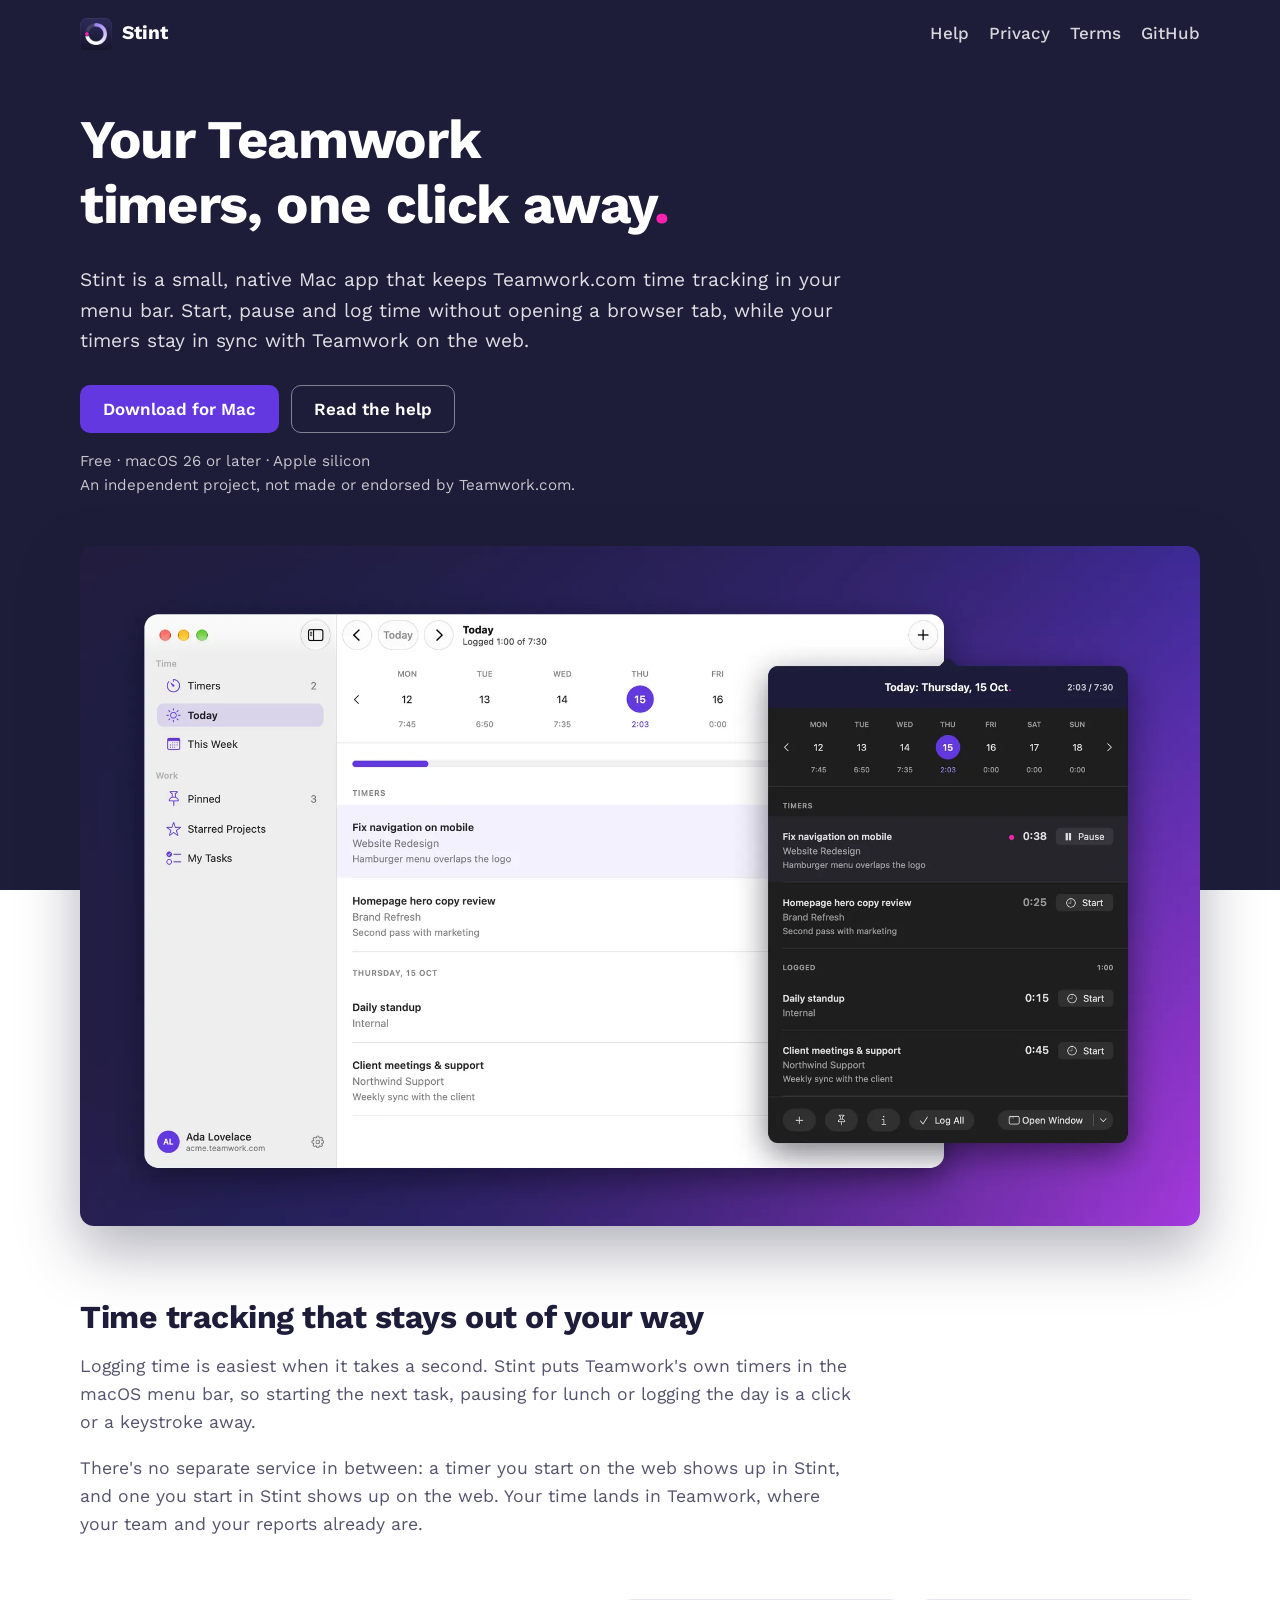
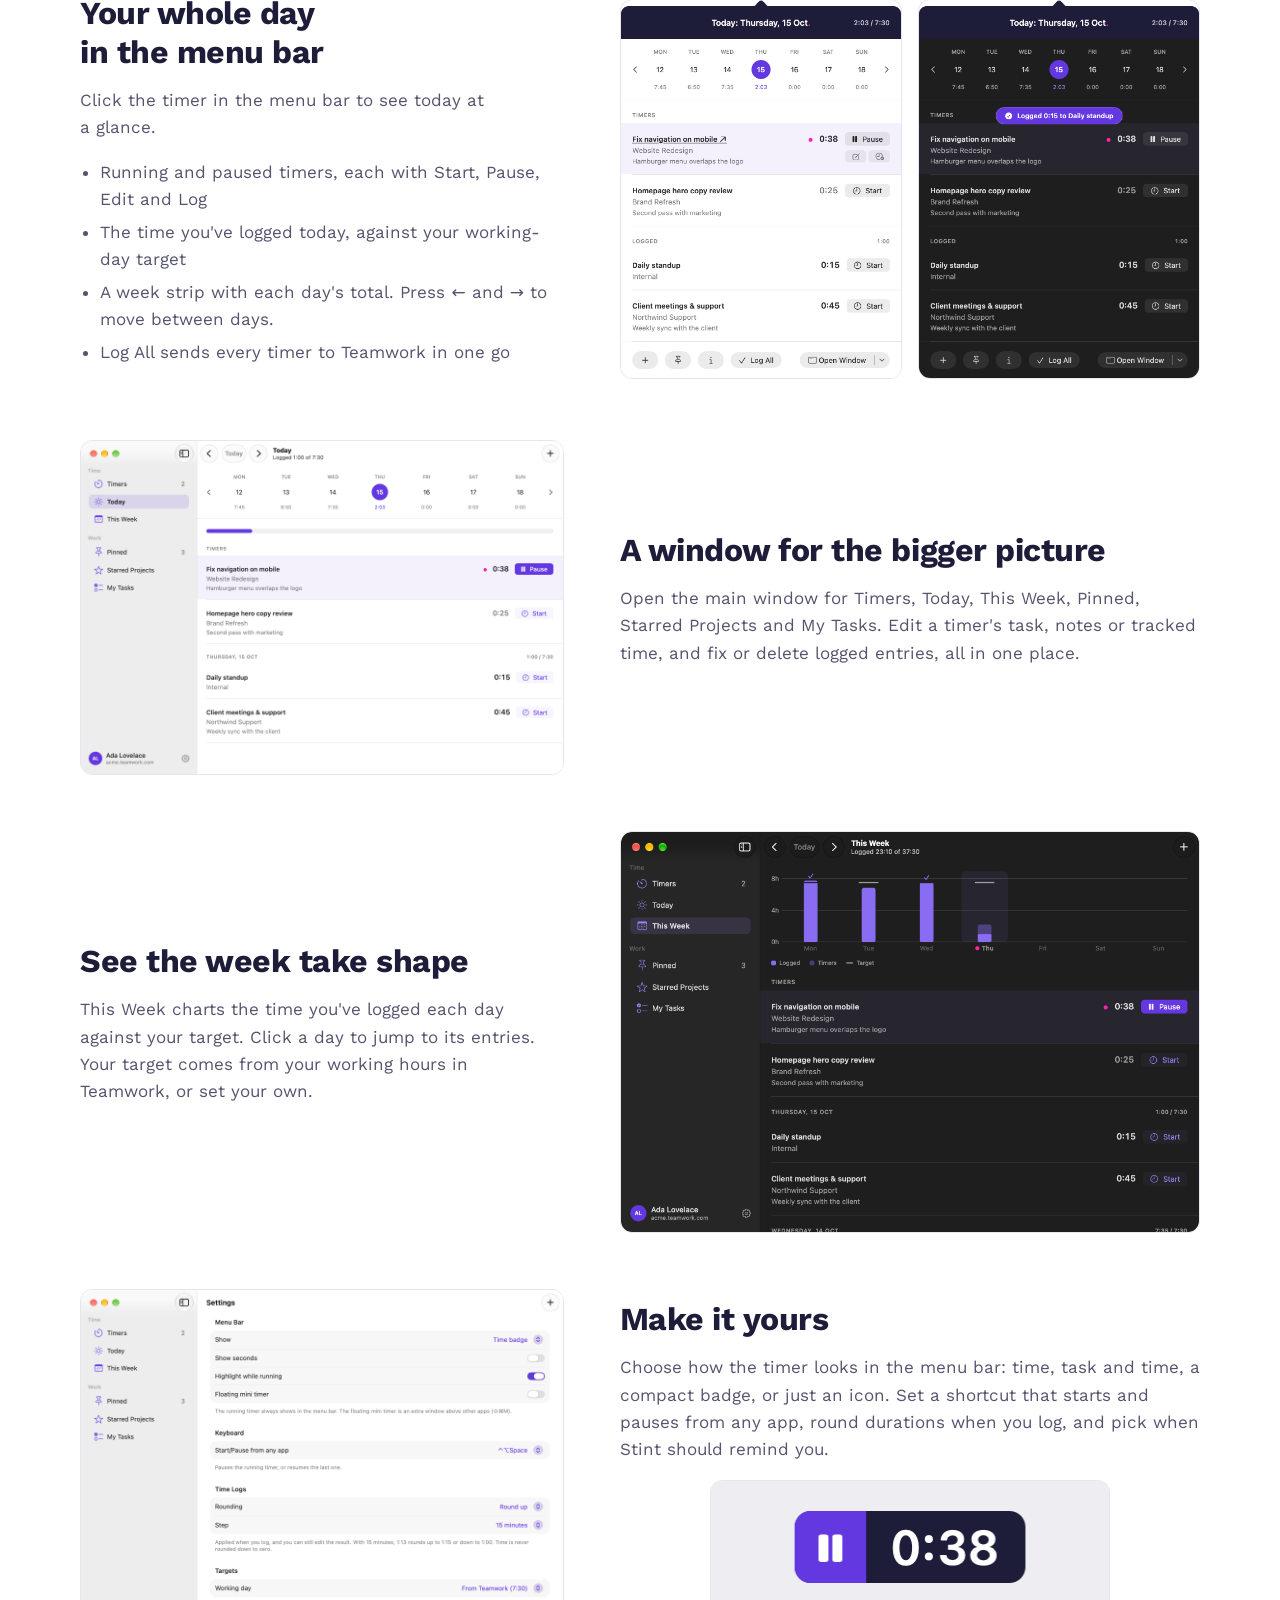
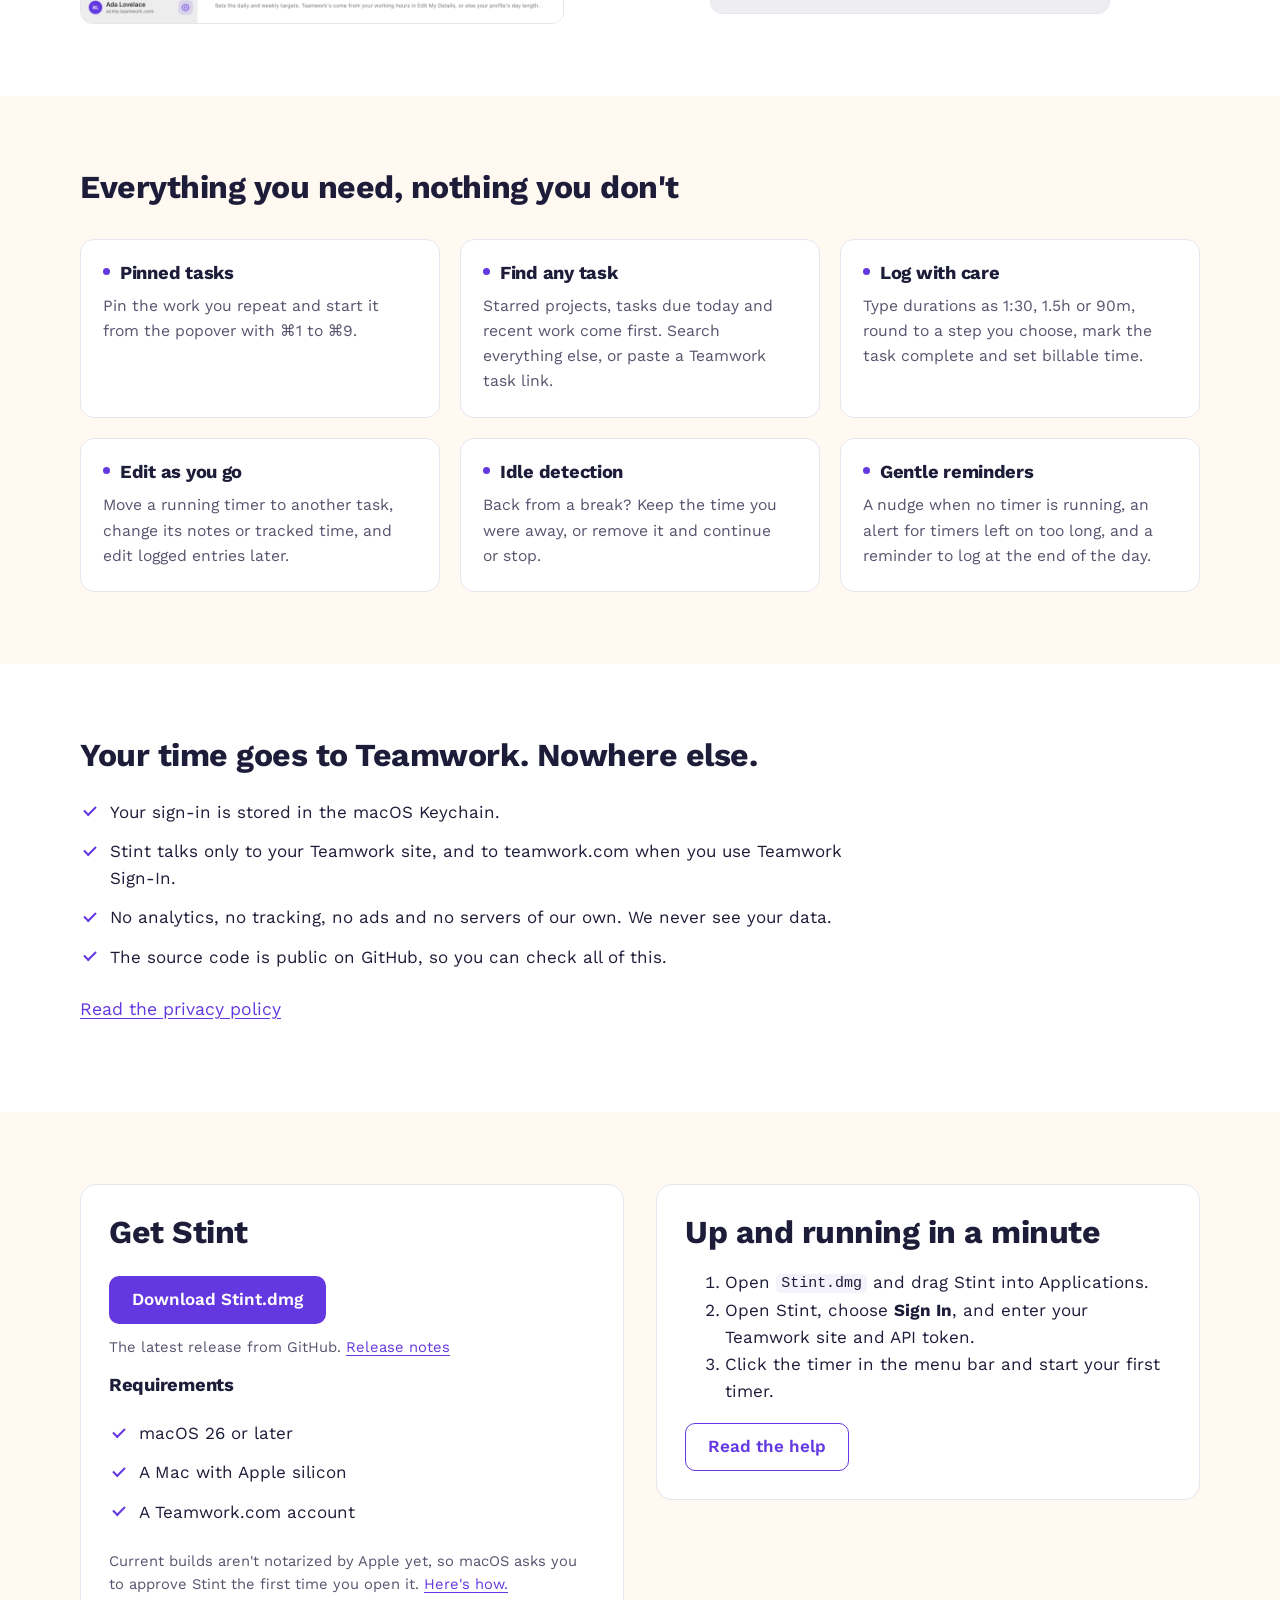
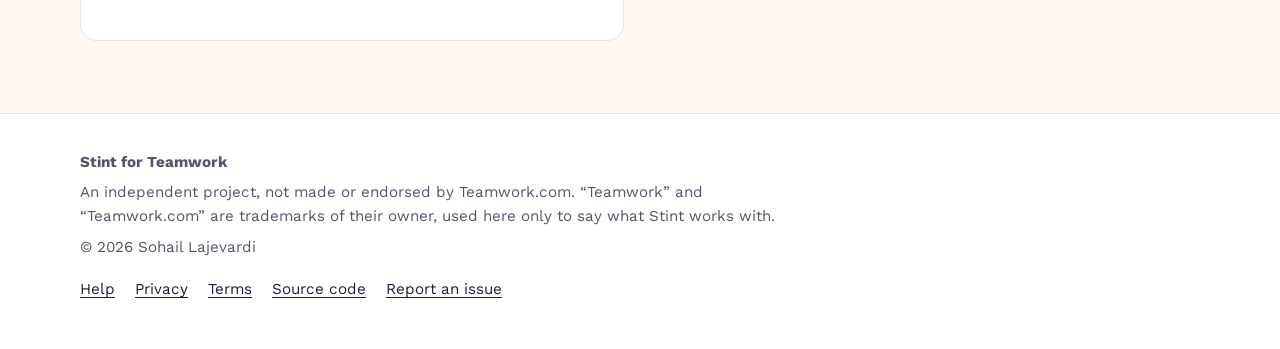
==== docs/index.html @ 248ef067 "Prepare for Teamwork app verification: rate limits, built-in sign-in, icon, public pages - Rate limi" ====
<!doctype html>
<html lang="en">
<head>
<meta charset="utf-8">
<meta name="viewport" content="width=device-width, initial-scale=1">
<title>Stint: a native Mac menu bar timer for Teamwork.com</title>
<meta name="description" content="Stint keeps your Teamwork.com timers in the macOS menu bar. Start, pause and log time in a click, in sync with Teamwork on the web. Free, native, for Apple silicon.">
<link rel="canonical" href="https://doxigo.github.io/stint/">
<meta name="theme-color" content="#1d1c39">
<meta property="og:type" content="website">
<meta property="og:title" content="Stint for Teamwork.com">
<meta property="og:description" content="A native macOS menu bar timer for Teamwork.com. Start, pause and log time in a click.">
<meta property="og:url" content="https://doxigo.github.io/stint/">
<meta property="og:image" content="https://doxigo.github.io/stint/screenshots/hero.png">
<meta name="twitter:card" content="summary_large_image">
<link rel="icon" href="assets/icon.png" type="image/png">
<link rel="apple-touch-icon" href="assets/icon.png">
<link rel="preload" href="assets/work-sans.woff2" as="font" type="font/woff2" crossorigin>
<link rel="stylesheet" href="assets/site.css">
</head>
<body>
<a class="skip" href="#main">Skip to content</a>
<header class="site-header">
  <div class="wrap bar">
    <a class="brand" href="./"><img src="assets/icon.png" alt="" width="32" height="32">Stint</a>
    <nav aria-label="Site">
      <a href="help/">Help</a>
      <a href="privacy/">Privacy</a>
      <a href="terms/">Terms</a>
      <a href="https://github.com/doxigo/stint">GitHub</a>
    </nav>
  </div>
</header>

<main id="main">
  <div class="hero">
    <div class="wrap">
      <h1>Your Teamwork timers, one click away<span class="dot">.</span></h1>
      <p class="lede">Stint is a small, native Mac app that keeps Teamwork.com time tracking in your menu bar. Start, pause and log time without opening a browser tab, while your timers stay in sync with Teamwork on the web.</p>
      <div class="actions">
        <a class="button primary" href="https://github.com/doxigo/stint/releases/latest/download/Stint.dmg">Download for Mac</a>
        <a class="button ghost" href="help/">Read the help</a>
      </div>
      <p class="meta">Free · macOS 26 or later · Apple silicon</p>
      <p class="meta">An independent project, not made or endorsed by Teamwork.com.</p>
      <figure class="hero-shot">
        <img src="assets/hero.webp" width="2000" height="1214" fetchpriority="high"
             alt="Stint's main window showing today's timers and logged time, with the menu bar popover open in Dark Mode and a timer running">
      </figure>
    </div>
  </div>

  <section>
    <div class="wrap">
      <div class="intro">
        <h2>Time tracking that stays out of your way</h2>
        <p>Logging time is easiest when it takes a second. Stint puts Teamwork's own timers in the macOS menu bar, so starting the next task, pausing for lunch or logging the day is a click or a keystroke away.</p>
        <p>There's no separate service in between: a timer you start on the web shows up in Stint, and one you start in Stint shows up on the web. Your time lands in Teamwork, where your team and your reports already are.</p>
      </div>

      <div class="feature">
        <div>
          <h2>Your whole day in the menu bar</h2>
          <p>Click the timer in the menu bar to see today at a glance.</p>
          <ul>
            <li>Running and paused timers, each with Start, Pause, Edit and Log</li>
            <li>The time you've logged today, against your working-day target</li>
            <li>A week strip with each day's total. Press ← and → to move between days.</li>
            <li>Log All sends every timer to Teamwork in one go</li>
          </ul>
        </div>
        <div class="pair">
          <figure class="shot"><img src="screenshots/popover-light.png" width="1000" height="1349" loading="lazy" alt="The popover in Light Mode: today's total against the daily target, a week strip, two timers and two logged entries"></figure>
          <figure class="shot"><img src="screenshots/popover-dark.png" width="1000" height="1349" loading="lazy" alt="The popover in Dark Mode, confirming that time was logged"></figure>
        </div>
      </div>

      <div class="feature flip">
        <div>
          <h2>A window for the bigger picture</h2>
          <p>Open the main window for Timers, Today, This Week, Pinned, Starred Projects and My Tasks. Edit a timer's task, notes or tracked time, and fix or delete logged entries, all in one place.</p>
        </div>
        <figure class="shot"><img src="screenshots/today.png" width="2000" height="1384" loading="lazy" alt="The Today page in the main window, listing timers and the day's logged entries"></figure>
      </div>

      <div class="feature">
        <div>
          <h2>See the week take shape</h2>
          <p>This Week charts the time you've logged each day against your target. Click a day to jump to its entries. Your target comes from your working hours in Teamwork, or set your own.</p>
        </div>
        <figure class="shot"><img src="screenshots/week-dark.png" width="2000" height="1384" loading="lazy" alt="This Week in Dark Mode, with a bar chart of logged time per day against the target"></figure>
      </div>

      <div class="feature flip">
        <div>
          <h2>Make it yours</h2>
          <p>Choose how the timer looks in the menu bar: time, task and time, a compact badge, or just an icon. Set a shortcut that starts and pauses from any app, round durations when you log, and pick when Stint should remind you.</p>
          <figure class="shot narrow"><img src="screenshots/menubar-badge.png" width="400" height="132" loading="lazy" alt="The Time badge menu bar style while a timer runs"></figure>
        </div>
        <figure class="shot"><img src="screenshots/settings.png" width="2000" height="1384" loading="lazy" alt="Settings: menu bar style, keyboard shortcut, rounding and working-day target"></figure>
      </div>
    </div>
  </section>

  <section class="soft">
    <div class="wrap">
      <h2>Everything you need, nothing you don't</h2>
      <div class="grid">
        <div class="card"><h3>Pinned tasks</h3><p>Pin the work you repeat and start it from the popover with ⌘1 to ⌘9.</p></div>
        <div class="card"><h3>Find any task</h3><p>Starred projects, tasks due today and recent work come first. Search everything else, or paste a Teamwork task link.</p></div>
        <div class="card"><h3>Log with care</h3><p>Type durations as 1:30, 1.5h or 90m, round to a step you choose, mark the task complete and set billable time.</p></div>
        <div class="card"><h3>Edit as you go</h3><p>Move a running timer to another task, change its notes or tracked time, and edit logged entries later.</p></div>
        <div class="card"><h3>Idle detection</h3><p>Back from a break? Keep the time you were away, or remove it and continue or stop.</p></div>
        <div class="card"><h3>Gentle reminders</h3><p>A nudge when no timer is running, an alert for timers left on too long, and a reminder to log at the end of the day.</p></div>
      </div>
    </div>
  </section>

  <section>
    <div class="wrap">
      <div class="intro">
        <h2>Your time goes to Teamwork. Nowhere else.</h2>
        <ul class="checks">
          <li>Your sign-in is stored in the macOS Keychain.</li>
          <li>Stint talks only to your Teamwork site, and to teamwork.com when you use Teamwork Sign-In.</li>
          <li>No analytics, no tracking, no ads and no servers of our own. We never see your data.</li>
          <li>The source code is public on GitHub, so you can check all of this.</li>
        </ul>
        <p><a href="privacy/">Read the privacy policy</a></p>
      </div>
    </div>
  </section>

  <section class="soft" id="download">
    <div class="wrap get">
      <div class="panel">
        <h2>Get Stint</h2>
        <a class="button primary" href="https://github.com/doxigo/stint/releases/latest/download/Stint.dmg">Download Stint.dmg</a>
        <p class="small">The latest release from GitHub. <a href="https://github.com/doxigo/stint/releases/latest">Release notes</a></p>
        <h3>Requirements</h3>
        <ul class="checks">
          <li>macOS 26 or later</li>
          <li>A Mac with Apple silicon</li>
          <li>A Teamwork.com account</li>
        </ul>
        <p class="small">Current builds aren't notarized by Apple yet, so macOS asks you to approve Stint the first time you open it. <a href="help/#unsigned">Here's how.</a></p>
      </div>
      <div class="panel">
        <h2>Up and running in a minute</h2>
        <ol>
          <li>Open <code>Stint.dmg</code> and drag Stint into Applications.</li>
          <li>Open Stint, choose <strong>Sign In</strong>, and enter your Teamwork site and API token.</li>
          <li>Click the timer in the menu bar and start your first timer.</li>
        </ol>
        <a class="button outline" href="help/">Read the help</a>
      </div>
    </div>
  </section>
</main>

<footer class="site-footer">
  <div class="wrap row">
    <div>
      <p><strong>Stint for Teamwork</strong></p>
      <p>An independent project, not made or endorsed by Teamwork.com. “Teamwork” and “Teamwork.com” are trademarks of their owner, used here only to say what Stint works with.</p>
      <p>© 2026 Sohail Lajevardi</p>
    </div>
    <nav aria-label="Footer">
      <a href="help/">Help</a>
      <a href="privacy/">Privacy</a>
      <a href="terms/">Terms</a>
      <a href="https://github.com/doxigo/stint">Source code</a>
      <a href="https://github.com/doxigo/stint/issues">Report an issue</a>
    </nav>
  </div>
</footer>
</body>
</html>
---- docs/assets/site.css ----
/* Stint site. Teamwork's palette (teamwork.com/brand) and Work Sans, self-hosted. */
@font-face {
  font-family: "Work Sans";
  src: url("work-sans.woff2") format("woff2");
  font-weight: 100 900;
  font-display: swap;
}

:root {
  color-scheme: light dark;
  --slate: #1d1c39;
  --pink: #ff22b1; /* dots only: the brand rules keep it off buttons and large text */
  --purple-fill: #6438e0; /* filled buttons in both modes: white text stays at 6.9:1 */
  --bg: #ffffff;
  --bg-soft: #fff9f2; /* tw-ivory */
  --surface: #ffffff;
  --text: #1d1c39;
  --muted: #55546e;
  --line: #e7e5ef;
  --accent: #6438e0;
  --accent-soft: #f1edfd;
  --code: #f4f2fa;
}

@media (prefers-color-scheme: dark) {
  :root {
    --bg: #131227;
    --bg-soft: #1a1933;
    --surface: #1d1c39;
    --text: #f3f2f9;
    --muted: #b3b1c8;
    --line: #2f2d52;
    --accent: #9c82f5; /* #6438e0 is under 4.5:1 on dark surfaces */
    --accent-soft: #26214a;
    --code: #24224a;
  }
}

*, *::before, *::after { box-sizing: border-box; }
html { -webkit-text-size-adjust: 100%; }
@media (prefers-reduced-motion: no-preference) { html { scroll-behavior: smooth; } }

body {
  margin: 0;
  background: var(--bg);
  color: var(--text);
  font: 400 17px/1.6 "Work Sans", system-ui, -apple-system, sans-serif;
  text-rendering: optimizeLegibility;
}

h1, h2, h3 { font-weight: 700; line-height: 1.2; letter-spacing: -0.015em; margin: 0 0 0.5em; text-wrap: balance; }
h1 { font-size: clamp(2.1rem, 5vw, 3.4rem); letter-spacing: -0.025em; }
h2 { font-size: clamp(1.5rem, 3vw, 2rem); }
h3 { font-size: 1.15rem; }
p { margin: 0 0 1em; text-wrap: pretty; }
img { max-width: 100%; height: auto; display: block; }
a { color: var(--accent); text-underline-offset: 0.18em; }
a:hover { text-decoration-thickness: 2px; }
:focus-visible { outline: 3px solid var(--accent); outline-offset: 2px; border-radius: 4px; }
.dot { color: var(--pink); }

.wrap { width: min(1120px, 100% - 32px); margin-inline: auto; }

.skip { position: absolute; left: 16px; top: -100px; background: var(--surface); color: var(--text); padding: 8px 12px; border-radius: 8px; z-index: 10; }
.skip:focus { top: 12px; }

/* Header: the slate band, as in the app's popover */
.site-header { background: var(--slate); color: #fff; }
.bar { display: flex; align-items: center; justify-content: space-between; gap: 16px; flex-wrap: wrap; padding-block: 16px; }
.brand { display: inline-flex; align-items: center; gap: 10px; color: #fff; font-weight: 700; font-size: 1.2rem; text-decoration: none; }
.brand img { width: 32px; height: 32px; }
.site-header nav { display: flex; gap: 4px 20px; flex-wrap: wrap; }
.site-header nav a { color: rgba(255, 255, 255, 0.82); text-decoration: none; font-weight: 500; padding-block: 4px; }
.site-header nav a:hover, .site-header nav a[aria-current="page"] { color: #fff; text-decoration: underline; text-decoration-color: var(--pink); }
.site-header :focus-visible, .hero :focus-visible { outline-color: #fff; }

/* Buttons */
.button { display: inline-flex; align-items: center; justify-content: center; gap: 8px; min-height: 48px; padding: 0 22px; border-radius: 10px; font-weight: 600; text-decoration: none; border: 1px solid transparent; }
.button.primary { background: var(--purple-fill); color: #fff; }
.button.primary:hover { background: #5329cf; text-decoration: none; }
.button.ghost { color: #fff; border-color: rgba(255, 255, 255, 0.45); }
.button.ghost:hover { border-color: #fff; text-decoration: none; }
.button.outline { color: var(--accent); border-color: currentColor; }
.actions { display: flex; flex-wrap: wrap; gap: 12px; margin-block: 28px 16px; }

/* Landing */
/* slate behind the text and the top half of the screenshot, whatever the width (the image is 0.61 as tall as wide) */
.hero { background: linear-gradient(to top, var(--bg) calc(min(1120px, 100vw - 32px) * 0.3), var(--slate) 0); color: #fff; padding-top: 40px; }
.hero h1 { max-width: 20ch; }
.lede { font-size: 1.2rem; max-width: 40em; color: rgba(255, 255, 255, 0.86); }
.meta { font-size: 0.95rem; color: rgba(255, 255, 255, 0.75); margin: 0; }
.hero-shot { margin: 48px 0 0; border-radius: 14px; overflow: hidden; box-shadow: 0 24px 60px rgba(29, 28, 57, 0.35); }

section { padding-block: 72px; }
.soft { background: var(--bg-soft); }
.intro { max-width: 46em; }
.intro p { font-size: 1.1rem; color: var(--muted); }

.feature { display: grid; gap: 32px 56px; align-items: center; grid-template-columns: 1fr; margin-top: 56px; }
@media (min-width: 860px) {
  .feature { grid-template-columns: 5fr 6fr; }
  .feature.flip > :first-child { order: 2; }
}
.feature > * { min-width: 0; }
.feature p { color: var(--muted); }
.feature ul { padding-left: 1.2em; color: var(--muted); }
.feature li { margin-bottom: 0.35em; }
.shot { margin: 0; }
.shot img { border-radius: 12px; border: 1px solid var(--line); }
.shot.narrow img { max-width: min(100%, 420px); margin-inline: auto; }
.pair { display: grid; grid-template-columns: 1fr 1fr; gap: 16px; }

.grid { display: grid; gap: 20px; grid-template-columns: repeat(auto-fit, minmax(min(100%, 300px), 1fr)); margin-top: 32px; }
.card { background: var(--surface); border: 1px solid var(--line); border-radius: 14px; padding: 22px 22px 8px; }
.card p { color: var(--muted); font-size: 0.98rem; }
.card h3::before { content: ""; display: inline-block; width: 7px; height: 7px; border-radius: 50%; background: var(--accent); margin-right: 10px; vertical-align: 0.2em; }

.checks { list-style: none; padding: 0; margin: 24px 0; display: grid; gap: 12px; }
.checks li { padding-left: 30px; position: relative; }
.checks li::before { content: ""; position: absolute; left: 4px; top: 0.45em; width: 12px; height: 7px; border: solid var(--accent); border-width: 0 0 2.5px 2.5px; transform: rotate(-45deg); }

.get { display: grid; gap: 32px; grid-template-columns: 1fr; }
@media (min-width: 860px) { .get { grid-template-columns: 1fr 1fr; align-items: start; } }
.panel { background: var(--surface); border: 1px solid var(--line); border-radius: 16px; padding: 28px; }
.panel .button.primary { margin-block: 8px 12px; }
.small { font-size: 0.92rem; color: var(--muted); }

/* Docs pages */
.page-head { background: var(--slate); color: #fff; padding-block: 40px 44px; }
.page-head h1 { font-size: clamp(2rem, 4vw, 2.75rem); margin-bottom: 0.25em; }
.page-head p { color: rgba(255, 255, 255, 0.82); margin: 0; max-width: 44em; }

.doc { display: grid; grid-template-columns: 1fr; gap: 24px 56px; padding-block: 40px 80px; }
@media (min-width: 960px) {
  .doc { grid-template-columns: 220px minmax(0, 1fr); }
  .toc { position: sticky; top: 24px; align-self: start; max-height: calc(100vh - 48px); overflow: auto; }
}
.toc { font-size: 0.95rem; }
.toc h2 { font-size: 0.8rem; text-transform: uppercase; letter-spacing: 0.08em; color: var(--muted); margin-bottom: 12px; }
.toc ol { list-style: none; padding: 0; margin: 0; display: grid; gap: 2px; }
.toc a { display: block; padding: 5px 10px; border-radius: 8px; color: var(--text); text-decoration: none; }
.toc a:hover { background: var(--accent-soft); color: var(--accent); }

.prose { max-width: 72ch; min-width: 0; }
.prose h2 { margin-top: 2.2em; padding-top: 0.2em; scroll-margin-top: 24px; }
.prose > h2:first-child, .prose > section:first-child > h2:first-child { margin-top: 0; }
.prose h3 { margin-top: 1.8em; scroll-margin-top: 24px; }
.prose ul, .prose ol { padding-left: 1.4em; margin: 0 0 1em; }
.prose li { margin-bottom: 0.4em; }
.prose li > ul, .prose li > ol { margin-top: 0.4em; }
.prose section { padding: 0; }
.prose figure { margin: 1.5em 0; }
.prose figure img { border-radius: 12px; border: 1px solid var(--line); }
.prose figcaption { font-size: 0.9rem; color: var(--muted); margin-top: 8px; }
.prose .updated { color: var(--muted); font-size: 0.95rem; }
.prose .updated + section > h2:first-child { margin-top: 0.6em; }

code, kbd, pre { font-family: ui-monospace, "SF Mono", Menlo, monospace; font-size: 0.88em; }
code { background: var(--code); padding: 0.1em 0.35em; border-radius: 5px; overflow-wrap: anywhere; }
pre { background: var(--code); padding: 14px 16px; border-radius: 10px; overflow-x: auto; line-height: 1.5; }
pre code { background: none; padding: 0; overflow-wrap: normal; }
kbd { display: inline-block; min-width: 1.6em; text-align: center; padding: 0.05em 0.4em; border: 1px solid var(--line); border-bottom-width: 2px; border-radius: 6px; background: var(--surface); white-space: nowrap; }

.table-scroll { overflow-x: auto; margin: 0 0 1.2em; }
table { width: 100%; border-collapse: collapse; font-size: 0.97rem; }
th, td { text-align: left; padding: 10px 12px; border-bottom: 1px solid var(--line); vertical-align: top; }
th { font-weight: 600; background: var(--bg-soft); }

.note { background: var(--accent-soft); border-left: 4px solid var(--accent); border-radius: 0 10px 10px 0; padding: 14px 18px; margin: 0 0 1.2em; }
.note p:last-child { margin: 0; }

/* Footer */
.site-footer { border-top: 1px solid var(--line); padding-block: 36px 48px; font-size: 0.95rem; color: var(--muted); }
.site-footer .row { display: flex; flex-wrap: wrap; gap: 12px 32px; justify-content: space-between; align-items: flex-start; }
.site-footer nav { display: flex; flex-wrap: wrap; gap: 8px 20px; }
.site-footer nav a { color: var(--text); }
.site-footer p { margin: 0 0 0.4em; max-width: 46em; }
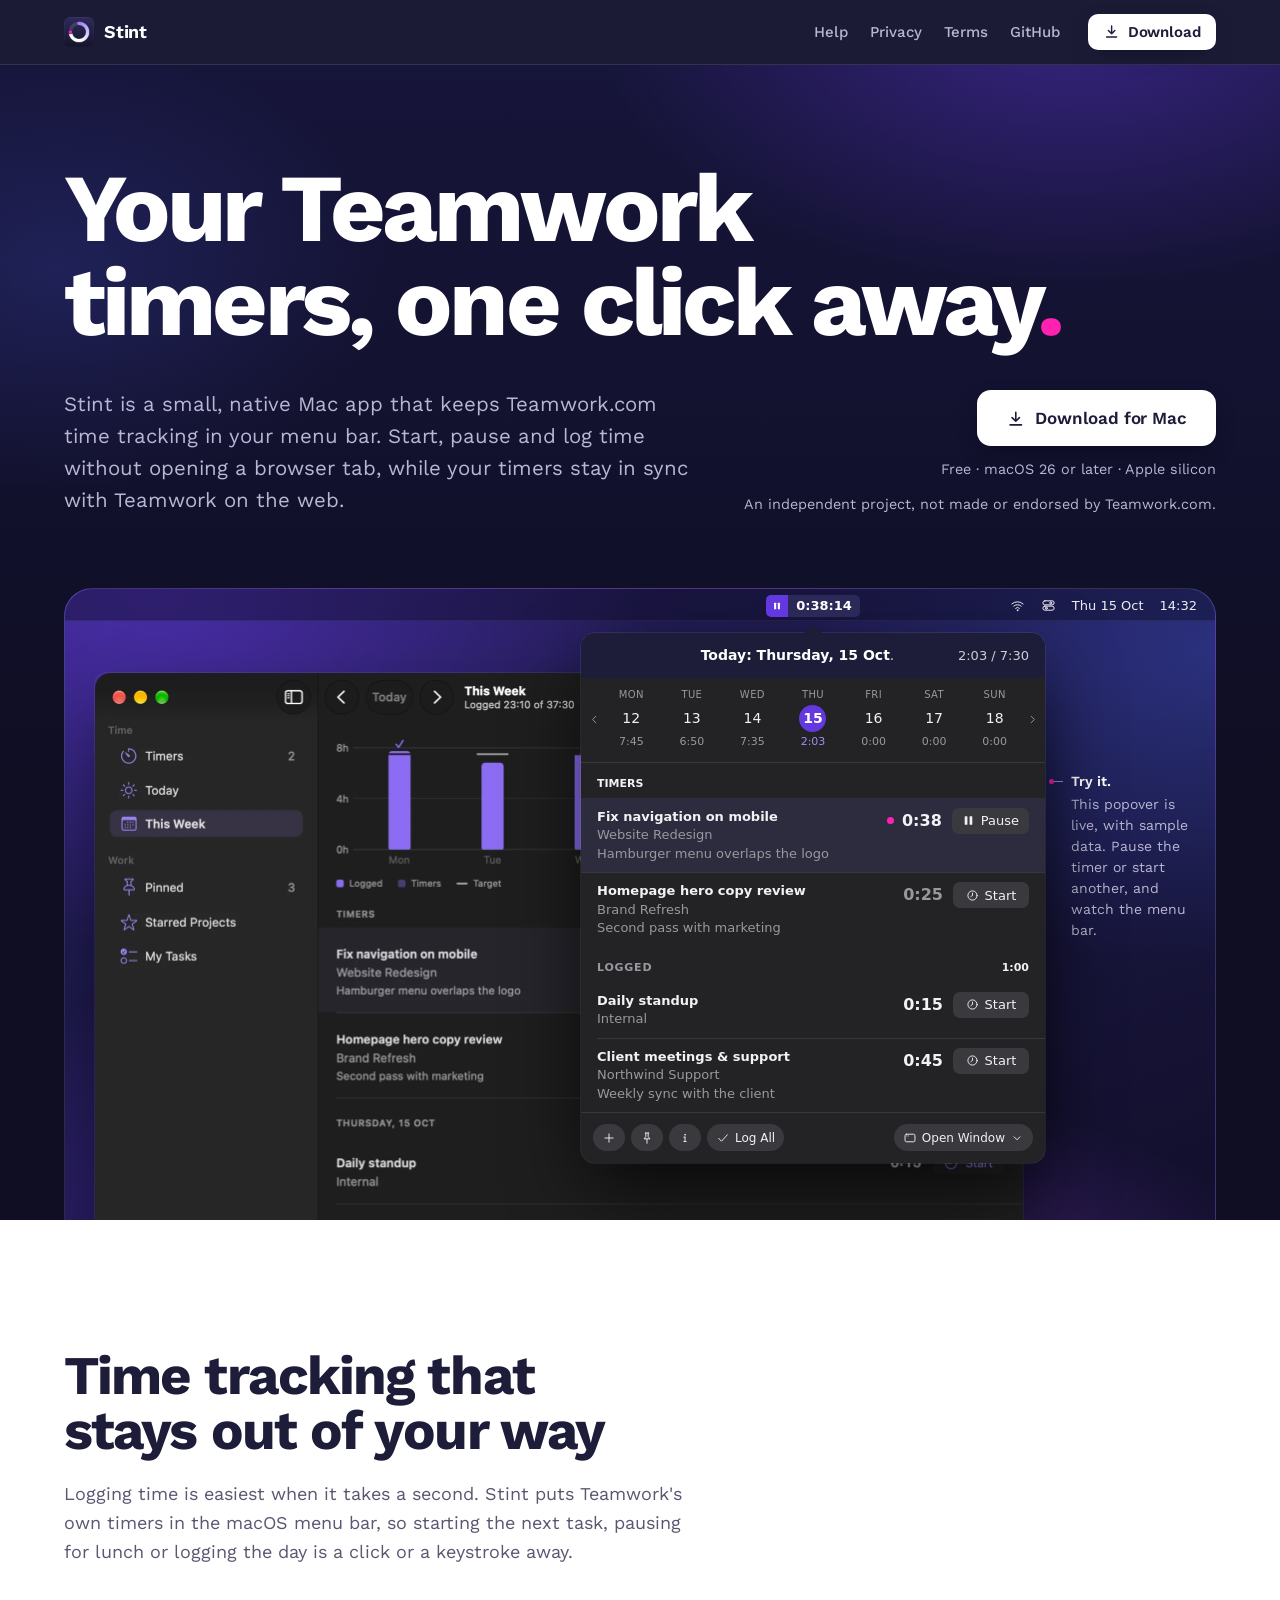
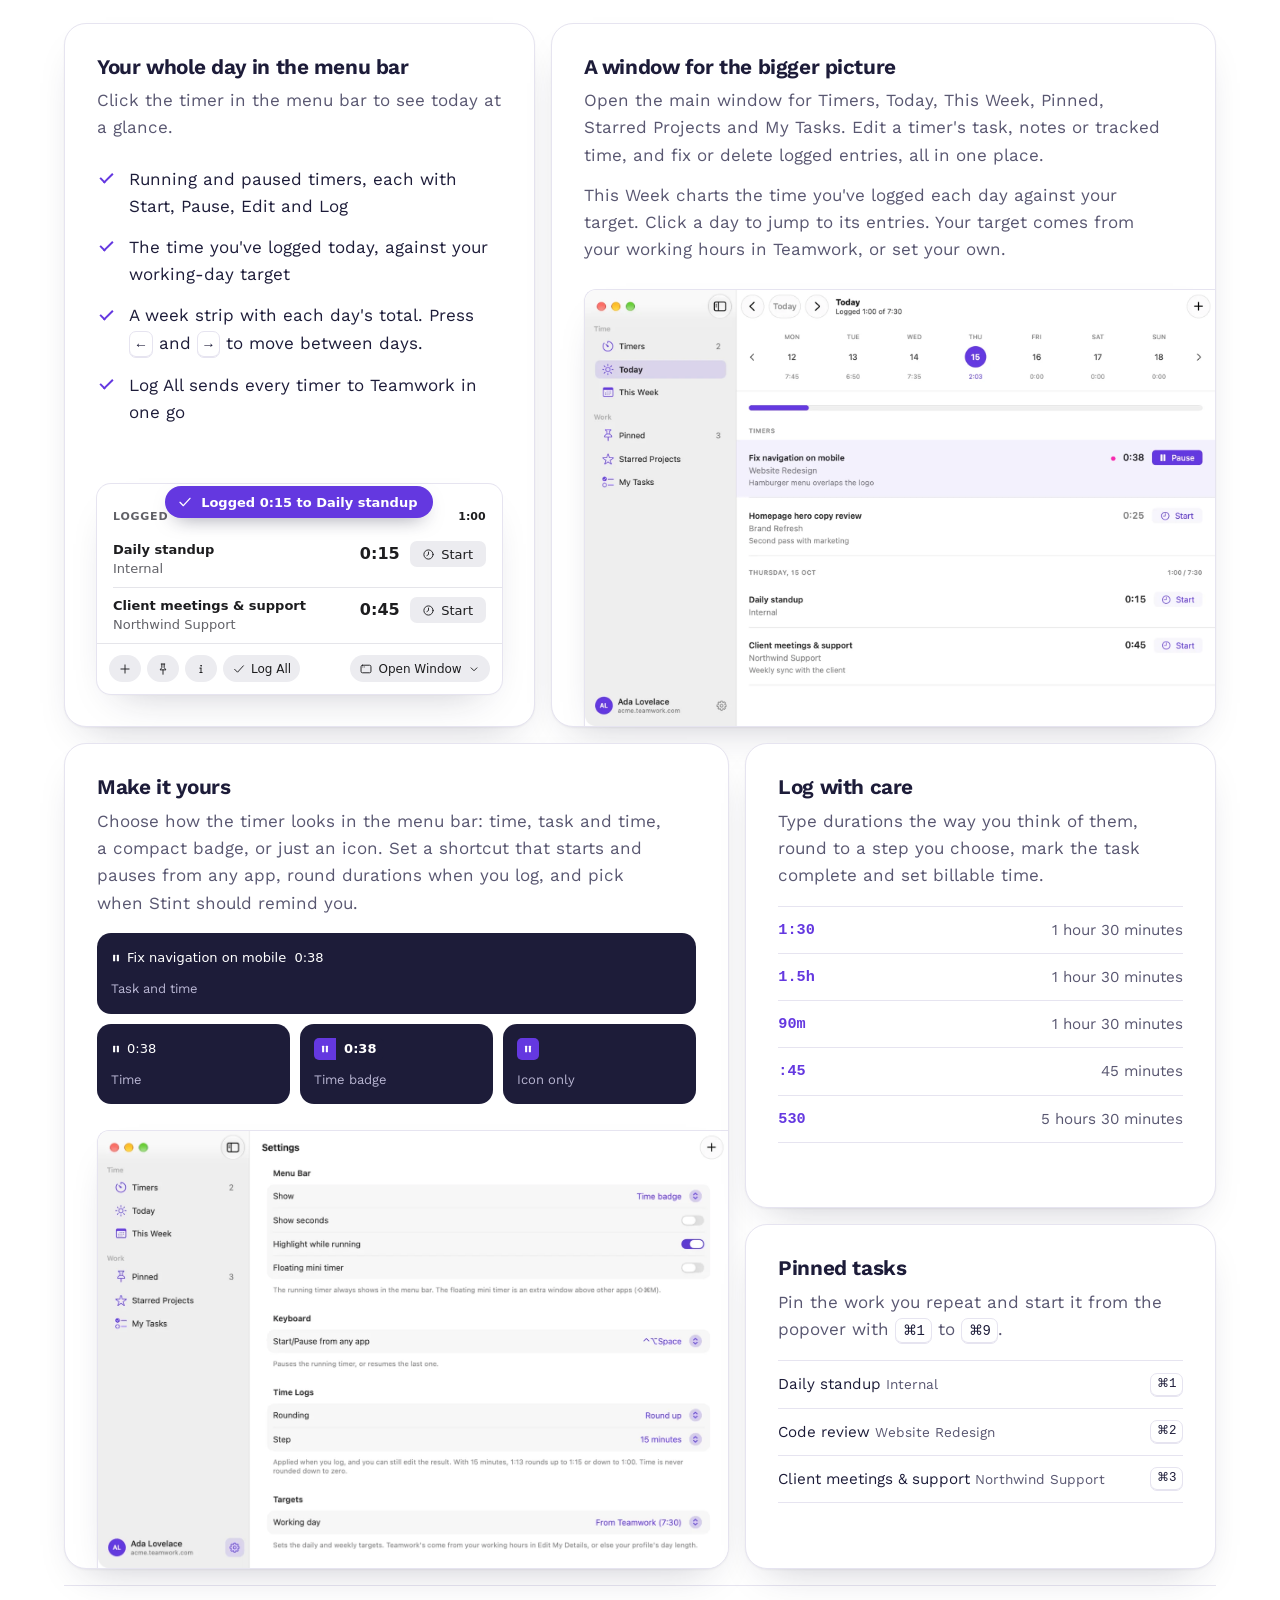
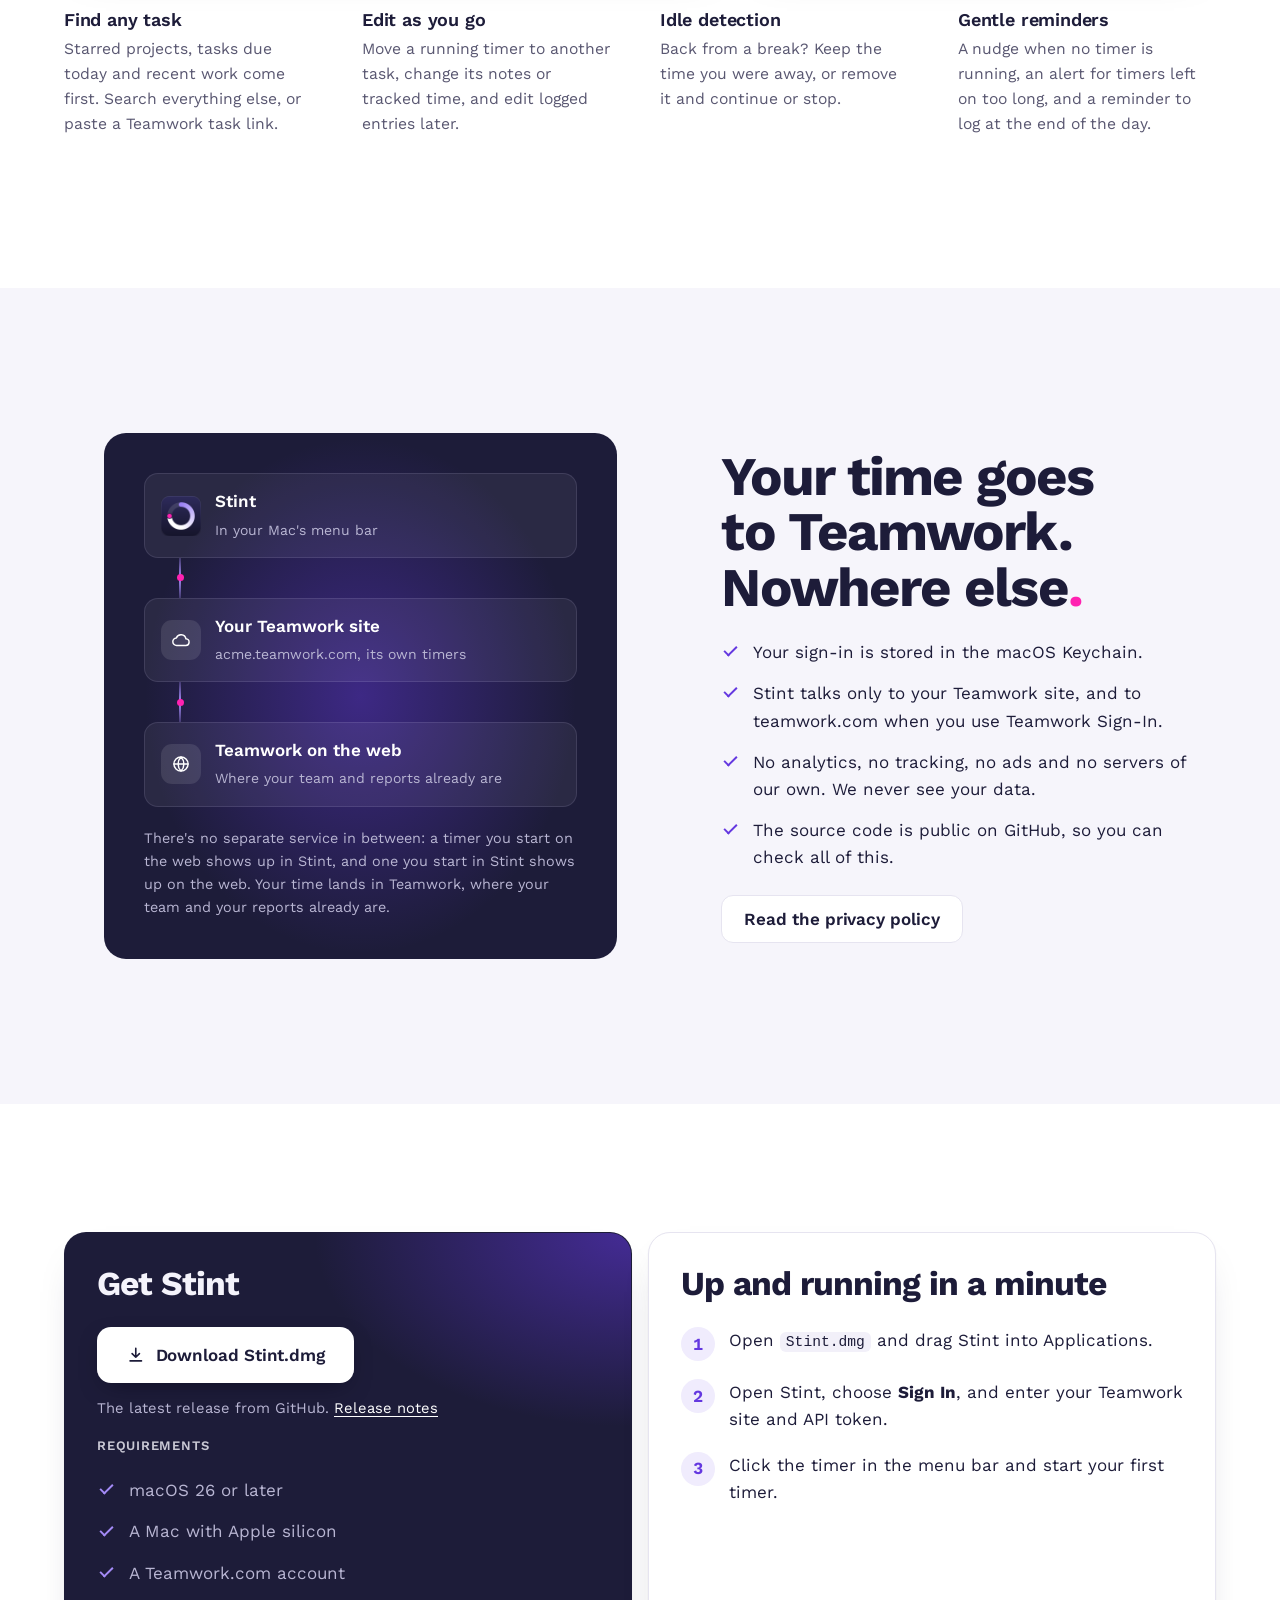
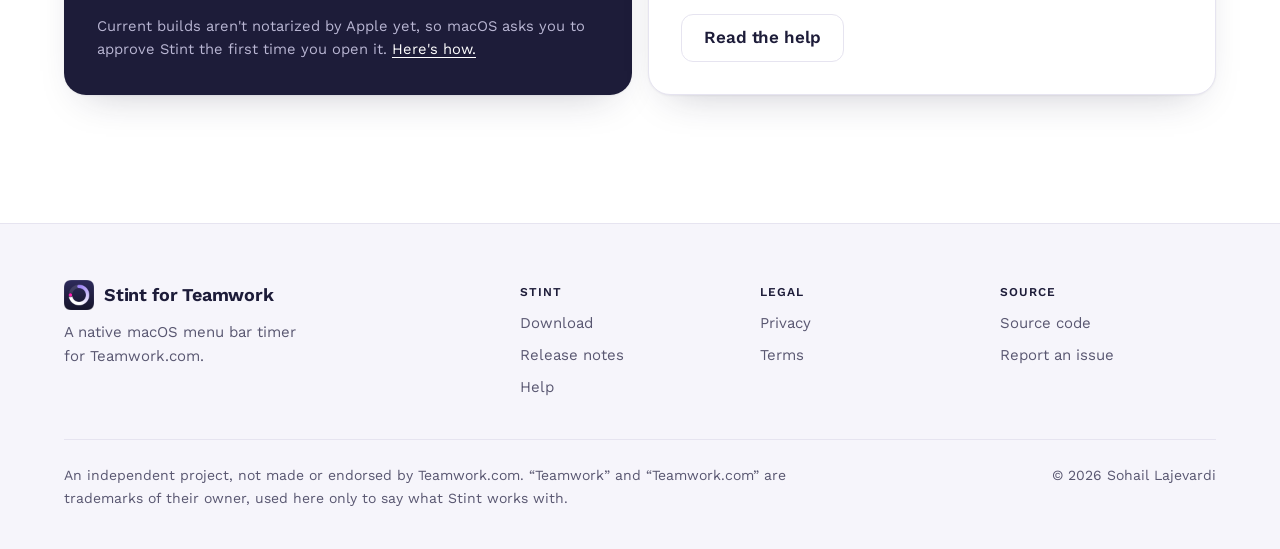
==== commit 359da134: "Redesign the public site: night hero with a live popover demo The landing page opens on a Mac menu b" ====
--- a/docs/index.html
+++ b/docs/index.html
@@ -6,7 +6,7 @@
 <title>Stint: a native Mac menu bar timer for Teamwork.com</title>
 <meta name="description" content="Stint keeps your Teamwork.com timers in the macOS menu bar. Start, pause and log time in a click, in sync with Teamwork on the web. Free, native, for Apple silicon.">
 <link rel="canonical" href="https://doxigo.github.io/stint/">
-<meta name="theme-color" content="#1d1c39">
+<meta name="theme-color" content="#13122e">
 <meta property="og:type" content="website">
 <meta property="og:title" content="Stint for Teamwork.com">
 <meta property="og:description" content="A native macOS menu bar timer for Teamwork.com. Start, pause and log time in a click.">
@@ -17,127 +17,241 @@
 <link rel="apple-touch-icon" href="assets/icon.png">
 <link rel="preload" href="assets/work-sans.woff2" as="font" type="font/woff2" crossorigin>
 <link rel="stylesheet" href="assets/site.css">
+<script>document.documentElement.classList.add("js")</script>
+<script src="assets/demo.js" defer></script>
 </head>
 <body>
+<svg width="0" height="0" style="position:absolute" aria-hidden="true">
+  <symbol id="i-download" viewBox="0 0 24 24"><path d="M12 4v11m0 0-4.5-4.5M12 15l4.5-4.5M5 19.5h14"/></symbol>
+  <symbol id="i-play" viewBox="0 0 24 24"><path d="M7 4.8v14.4a1 1 0 0 0 1.5.86l12-7.2a1 1 0 0 0 0-1.72l-12-7.2A1 1 0 0 0 7 4.8Z"/></symbol>
+  <symbol id="i-pause" viewBox="0 0 24 24"><rect x="5" y="4" width="5" height="16" rx="1.2"/><rect x="14" y="4" width="5" height="16" rx="1.2"/></symbol>
+  <symbol id="i-start" viewBox="0 0 24 24"><circle cx="12" cy="12" r="8.5"/><path d="M12 7.5V12l-3 2"/></symbol>
+  <symbol id="i-plus" viewBox="0 0 24 24"><path d="M12 5v14M5 12h14"/></symbol>
+  <symbol id="i-pin" viewBox="0 0 24 24"><path d="M9 3.5h6M10 3.5v6l-3 4h10l-3-4v-6M12 13.5V21"/></symbol>
+  <symbol id="i-info" viewBox="0 0 24 24"><path d="M12 10.5V18m-2 0h4m-4-7.5h2"/><circle cx="12" cy="6.5" r=".6"/></symbol>
+  <symbol id="i-check" viewBox="0 0 24 24"><path d="m4.5 12.5 5 5 10-11"/></symbol>
+  <symbol id="i-window" viewBox="0 0 24 24"><rect x="3.5" y="5.5" width="17" height="13" rx="2.5"/><path d="M6.5 8.5h.01M9 8.5h.01"/></symbol>
+  <symbol id="i-down" viewBox="0 0 24 24"><path d="m7 10 5 5 5-5"/></symbol>
+  <symbol id="i-left" viewBox="0 0 24 24"><path d="m14.5 6-6 6 6 6"/></symbol>
+  <symbol id="i-right" viewBox="0 0 24 24"><path d="m9.5 6 6 6-6 6"/></symbol>
+  <symbol id="i-wifi" viewBox="0 0 24 24"><path d="M3 9.5a13 13 0 0 1 18 0M6 13a8.5 8.5 0 0 1 12 0M9 16.5a4 4 0 0 1 6 0"/><circle cx="12" cy="19.5" r=".7"/></symbol>
+  <symbol id="i-toggles" viewBox="0 0 24 24"><rect x="3" y="4.5" width="18" height="6.5" rx="3.25"/><rect x="3" y="13" width="18" height="6.5" rx="3.25"/><circle cx="15.5" cy="7.75" r="1.6"/><circle cx="8.5" cy="16.25" r="1.6"/></symbol>
+  <symbol id="i-pointer" viewBox="0 0 24 24"><path d="M6 3.5 18.5 13l-5.6.9 3.3 6.3-2.4 1.2-3.3-6.3L6 19Z"/></symbol>
+  <symbol id="i-cloud" viewBox="0 0 24 24"><path d="M7 18.5h10.5a4 4 0 0 0 .4-8 6 6 0 0 0-11.5-1A4.5 4.5 0 0 0 7 18.5Z"/></symbol>
+  <symbol id="i-globe" viewBox="0 0 24 24"><circle cx="12" cy="12" r="8.5"/><path d="M3.5 12h17M12 3.5c2.5 2.6 3.5 5.4 3.5 8.5s-1 5.9-3.5 8.5c-2.5-2.6-3.5-5.4-3.5-8.5s1-5.9 3.5-8.5Z"/></symbol>
+</svg>
+
 <a class="skip" href="#main">Skip to content</a>
 <header class="site-header">
   <div class="wrap bar">
-    <a class="brand" href="./"><img src="assets/icon.png" alt="" width="32" height="32">Stint</a>
+    <a class="brand" href="./"><img src="assets/icon.png" alt="" width="30" height="30">Stint</a>
     <nav aria-label="Site">
       <a href="help/">Help</a>
       <a href="privacy/">Privacy</a>
       <a href="terms/">Terms</a>
       <a href="https://github.com/doxigo/stint">GitHub</a>
     </nav>
+    <a class="button light get-pill" href="https://github.com/doxigo/stint/releases/latest/download/Stint.dmg"><svg class="i" aria-hidden="true"><use href="#i-download"/></svg>Download</a>
   </div>
 </header>
 
 <main id="main">
-  <div class="hero">
+  <section class="hero" aria-labelledby="hero-title">
     <div class="wrap">
-      <h1>Your Teamwork timers, one click away<span class="dot">.</span></h1>
-      <p class="lede">Stint is a small, native Mac app that keeps Teamwork.com time tracking in your menu bar. Start, pause and log time without opening a browser tab, while your timers stay in sync with Teamwork on the web.</p>
-      <div class="actions">
-        <a class="button primary" href="https://github.com/doxigo/stint/releases/latest/download/Stint.dmg">Download for Mac</a>
-        <a class="button ghost" href="help/">Read the help</a>
-      </div>
-      <p class="meta">Free · macOS 26 or later · Apple silicon</p>
-      <p class="meta">An independent project, not made or endorsed by Teamwork.com.</p>
-      <figure class="hero-shot">
-        <img src="assets/hero.webp" width="2000" height="1214" fetchpriority="high"
-             alt="Stint's main window showing today's timers and logged time, with the menu bar popover open in Dark Mode and a timer running">
-      </figure>
-    </div>
-  </div>
-
-  <section>
+      <h1 id="hero-title" class="rise">Your Teamwork timers, one click away<span class="dot">.</span></h1>
+      <div class="hero-row rise">
+        <p class="lede">Stint is a small, native Mac app that keeps Teamwork.com time tracking in your menu bar. Start, pause and log time without opening a browser tab, while your timers stay in sync with Teamwork on the web.</p>
+        <div class="cta">
+          <a class="button light big" href="https://github.com/doxigo/stint/releases/latest/download/Stint.dmg"><svg class="i" aria-hidden="true"><use href="#i-download"/></svg>Download for Mac</a>
+          <p class="meta">Free · macOS 26 or later · Apple silicon</p>
+          <p class="meta">An independent project, not made or endorsed by Teamwork.com.</p>
+        </div>
+      </div>
+
+      <div class="stage rise" data-demo role="group" aria-label="Live demo of Stint with sample data">
+        <div class="menubar" aria-hidden="true"></div>
+        <div class="mb-item">
+          <button class="badge" type="button" aria-expanded="true" aria-controls="demo-pop" aria-label="Stint, running, 38 minutes. Show or hide the popover." data-badge>
+            <span class="seg"><svg class="i" aria-hidden="true"><use href="#i-pause" data-badge-glyph/></svg></span><span class="time" data-badge-time>0:38:12</span>
+          </button>
+        </div>
+        <div class="mb-tail" aria-hidden="true">
+          <svg class="i wide"><use href="#i-wifi"/></svg>
+          <svg class="i"><use href="#i-toggles"/></svg>
+          <span class="wide">Thu 15 Oct</span><span data-clock>14:32</span>
+        </div>
+
+        <p class="demo-hint"><b>Try it.</b>This popover is live, with sample data. Pause the timer or start another, and watch the menu bar.</p>
+
+        <img class="stage-window" src="assets/window-week.webp" width="1860" height="1287" fetchpriority="high"
+             alt="Stint's main window in Dark Mode on This Week, with a bar chart of logged time per day against the target">
+
+        <div class="pop" id="demo-pop" data-pop>
+          <div class="pop-head"><b>Today: Thursday, 15 Oct<span class="dot">.</span></b><span><span data-total>2:03</span> / 7:30</span></div>
+          <ol class="pop-week" aria-label="This week's logged time">
+            <li class="chev" aria-hidden="true"><svg class="i"><use href="#i-left"/></svg></li>
+            <li><small>MON</small><b>12</b><span>7:45</span></li>
+            <li><small>TUE</small><b>13</b><span>6:50</span></li>
+            <li><small>WED</small><b>14</b><span>7:35</span></li>
+            <li class="is-today" aria-current="date"><small>THU</small><b>15</b><span data-total>2:03</span></li>
+            <li><small>FRI</small><b>16</b><span>0:00</span></li>
+            <li><small>SAT</small><b>17</b><span>0:00</span></li>
+            <li><small>SUN</small><b>18</b><span>0:00</span></li>
+            <li class="chev" aria-hidden="true"><svg class="i"><use href="#i-right"/></svg></li>
+          </ol>
+          <div class="pop-sec"><span>Timers</span></div>
+          <ul class="pop-list" data-timers>
+            <li class="row is-running" data-seconds="2292" data-task="Fix navigation on mobile">
+              <div class="row-text"><b>Fix navigation on mobile</b><span>Website Redesign</span><span>Hamburger menu overlaps the logo</span></div>
+              <span class="row-time">0:38</span>
+              <button class="row-btn" type="button"><svg class="i fill" aria-hidden="true"><use href="#i-pause"/></svg><span>Pause</span></button>
+            </li>
+            <li class="row is-paused" data-seconds="1500" data-task="Homepage hero copy review">
+              <div class="row-text"><b>Homepage hero copy review</b><span>Brand Refresh</span><span>Second pass with marketing</span></div>
+              <span class="row-time">0:25</span>
+              <button class="row-btn" type="button"><svg class="i" aria-hidden="true"><use href="#i-start"/></svg><span>Start</span></button>
+            </li>
+          </ul>
+          <div class="pop-sec"><span>Logged</span><span>1:00</span></div>
+          <ul class="pop-list">
+            <li class="row" data-seconds="900" data-task="Daily standup" data-logged>
+              <div class="row-text"><b>Daily standup</b><span>Internal</span></div>
+              <span class="row-time">0:15</span>
+              <button class="row-btn" type="button"><svg class="i" aria-hidden="true"><use href="#i-start"/></svg><span>Start</span></button>
+            </li>
+            <li class="row" data-seconds="2700" data-task="Client meetings &amp; support" data-logged>
+              <div class="row-text"><b>Client meetings &amp; support</b><span>Northwind Support</span><span>Weekly sync with the client</span></div>
+              <span class="row-time">0:45</span>
+              <button class="row-btn" type="button"><svg class="i" aria-hidden="true"><use href="#i-start"/></svg><span>Start</span></button>
+            </li>
+          </ul>
+          <div class="pop-foot" aria-hidden="true">
+            <span><svg class="i"><use href="#i-plus"/></svg></span>
+            <span><svg class="i"><use href="#i-pin"/></svg></span>
+            <span><svg class="i"><use href="#i-info"/></svg></span>
+            <span><svg class="i"><use href="#i-check"/></svg>Log All</span>
+            <span><svg class="i"><use href="#i-window"/></svg>Open Window <svg class="i"><use href="#i-down"/></svg></span>
+          </div>
+        </div>
+      </div>
+    </div>
+  </section>
+
+  <section class="section" aria-labelledby="features-title">
     <div class="wrap">
-      <div class="intro">
-        <h2>Time tracking that stays out of your way</h2>
+      <div class="section-head">
+        <h2 id="features-title">Time tracking that stays out of your way</h2>
         <p>Logging time is easiest when it takes a second. Stint puts Teamwork's own timers in the macOS menu bar, so starting the next task, pausing for lunch or logging the day is a click or a keystroke away.</p>
-        <p>There's no separate service in between: a timer you start on the web shows up in Stint, and one you start in Stint shows up on the web. Your time lands in Teamwork, where your team and your reports already are.</p>
-      </div>
-
-      <div class="feature">
-        <div>
-          <h2>Your whole day in the menu bar</h2>
+      </div>
+
+      <div class="bento">
+        <article class="panel span-5">
+          <h3>Your whole day in the menu bar</h3>
           <p>Click the timer in the menu bar to see today at a glance.</p>
-          <ul>
+          <ul class="checks">
             <li>Running and paused timers, each with Start, Pause, Edit and Log</li>
             <li>The time you've logged today, against your working-day target</li>
-            <li>A week strip with each day's total. Press ← and → to move between days.</li>
+            <li>A week strip with each day's total. Press <kbd>←</kbd> and <kbd>→</kbd> to move between days.</li>
             <li>Log All sends every timer to Teamwork in one go</li>
           </ul>
-        </div>
-        <div class="pair">
-          <figure class="shot"><img src="screenshots/popover-light.png" width="1000" height="1349" loading="lazy" alt="The popover in Light Mode: today's total against the daily target, a week strip, two timers and two logged entries"></figure>
-          <figure class="shot"><img src="screenshots/popover-dark.png" width="1000" height="1349" loading="lazy" alt="The popover in Dark Mode, confirming that time was logged"></figure>
-        </div>
-      </div>
-
-      <div class="feature flip">
-        <div>
-          <h2>A window for the bigger picture</h2>
+          <div class="pop mini" aria-hidden="true">
+            <div class="toast-wrap"><p class="toast"><svg class="i"><use href="#i-check"/></svg>Logged 0:15 to Daily standup</p></div>
+            <div class="pop-sec"><span>Logged</span><span>1:00</span></div>
+            <ul class="pop-list">
+              <li class="row"><div class="row-text"><b>Daily standup</b><span>Internal</span></div><span class="row-time">0:15</span><span class="row-btn"><svg class="i"><use href="#i-start"/></svg><span>Start</span></span></li>
+              <li class="row"><div class="row-text"><b>Client meetings &amp; support</b><span>Northwind Support</span></div><span class="row-time">0:45</span><span class="row-btn"><svg class="i"><use href="#i-start"/></svg><span>Start</span></span></li>
+            </ul>
+            <div class="pop-foot">
+              <span><svg class="i"><use href="#i-plus"/></svg></span>
+              <span><svg class="i"><use href="#i-pin"/></svg></span>
+              <span><svg class="i"><use href="#i-info"/></svg></span>
+              <span><svg class="i"><use href="#i-check"/></svg>Log All</span>
+              <span><svg class="i"><use href="#i-window"/></svg>Open Window <svg class="i"><use href="#i-down"/></svg></span>
+            </div>
+          </div>
+        </article>
+
+        <article class="panel span-7">
+          <h3>A window for the bigger picture</h3>
           <p>Open the main window for Timers, Today, This Week, Pinned, Starred Projects and My Tasks. Edit a timer's task, notes or tracked time, and fix or delete logged entries, all in one place.</p>
-        </div>
-        <figure class="shot"><img src="screenshots/today.png" width="2000" height="1384" loading="lazy" alt="The Today page in the main window, listing timers and the day's logged entries"></figure>
-      </div>
-
-      <div class="feature">
-        <div>
-          <h2>See the week take shape</h2>
           <p>This Week charts the time you've logged each day against your target. Click a day to jump to its entries. Your target comes from your working hours in Teamwork, or set your own.</p>
-        </div>
-        <figure class="shot"><img src="screenshots/week-dark.png" width="2000" height="1384" loading="lazy" alt="This Week in Dark Mode, with a bar chart of logged time per day against the target"></figure>
-      </div>
-
-      <div class="feature flip">
-        <div>
-          <h2>Make it yours</h2>
+          <div class="shot-bleed top"><img src="assets/window-today.webp" width="1640" height="1135" loading="lazy" alt="The Today page in the main window, listing timers and the day's logged entries"></div>
+        </article>
+
+        <article class="panel span-7 tall">
+          <h3>Make it yours</h3>
           <p>Choose how the timer looks in the menu bar: time, task and time, a compact badge, or just an icon. Set a shortcut that starts and pauses from any app, round durations when you log, and pick when Stint should remind you.</p>
-          <figure class="shot narrow"><img src="screenshots/menubar-badge.png" width="400" height="132" loading="lazy" alt="The Time badge menu bar style while a timer runs"></figure>
-        </div>
-        <figure class="shot"><img src="screenshots/settings.png" width="2000" height="1384" loading="lazy" alt="Settings: menu bar style, keyboard shortcut, rounding and working-day target"></figure>
+          <ul class="styles art" aria-label="Menu bar styles while a timer runs">
+            <li><span class="mb"><svg class="i fill" aria-hidden="true"><use href="#i-pause"/></svg>Fix navigation on mobile&nbsp;&nbsp;0:38</span><small>Task and time</small></li>
+            <li><span class="mb"><svg class="i fill" aria-hidden="true"><use href="#i-pause"/></svg>0:38</span><small>Time</small></li>
+            <li><span class="badge"><span class="seg"><svg class="i" aria-hidden="true"><use href="#i-pause"/></svg></span><span class="time">0:38</span></span><small>Time badge</small></li>
+            <li><span class="badge"><span class="seg"><svg class="i" aria-hidden="true"><use href="#i-pause"/></svg></span></span><small>Icon only</small></li>
+          </ul>
+          <div class="shot-bleed top"><img src="assets/window-settings.webp" width="1400" height="969" loading="lazy" alt="Settings: menu bar style, keyboard shortcut, rounding and working-day target"></div>
+        </article>
+
+        <article class="panel span-5">
+          <h3>Log with care</h3>
+          <p>Type durations the way you think of them, round to a step you choose, mark the task complete and set billable time.</p>
+          <ul class="durations art" aria-label="Duration formats">
+            <li><code>1:30</code><span>1 hour 30 minutes</span></li>
+            <li><code>1.5h</code><span>1 hour 30 minutes</span></li>
+            <li><code>90m</code><span>1 hour 30 minutes</span></li>
+            <li><code>:45</code><span>45 minutes</span></li>
+            <li><code>530</code><span>5 hours 30 minutes</span></li>
+          </ul>
+        </article>
+
+        <article class="panel span-5">
+          <h3>Pinned tasks</h3>
+          <p>Pin the work you repeat and start it from the popover with <kbd>⌘1</kbd> to <kbd>⌘9</kbd>.</p>
+          <ul class="pins art" aria-label="Pinned tasks, sample data">
+            <li><span>Daily standup <small>Internal</small></span><kbd>⌘1</kbd></li>
+            <li><span>Code review <small>Website Redesign</small></span><kbd>⌘2</kbd></li>
+            <li><span>Client meetings &amp; support <small>Northwind Support</small></span><kbd>⌘3</kbd></li>
+          </ul>
+        </article>
+      </div>
+
+      <div class="extras">
+        <div><h3>Find any task</h3><p>Starred projects, tasks due today and recent work come first. Search everything else, or paste a Teamwork task link.</p></div>
+        <div><h3>Edit as you go</h3><p>Move a running timer to another task, change its notes or tracked time, and edit logged entries later.</p></div>
+        <div><h3>Idle detection</h3><p>Back from a break? Keep the time you were away, or remove it and continue or stop.</p></div>
+        <div><h3>Gentle reminders</h3><p>A nudge when no timer is running, an alert for timers left on too long, and a reminder to log at the end of the day.</p></div>
       </div>
     </div>
   </section>
 
-  <section class="soft">
-    <div class="wrap">
-      <h2>Everything you need, nothing you don't</h2>
-      <div class="grid">
-        <div class="card"><h3>Pinned tasks</h3><p>Pin the work you repeat and start it from the popover with ⌘1 to ⌘9.</p></div>
-        <div class="card"><h3>Find any task</h3><p>Starred projects, tasks due today and recent work come first. Search everything else, or paste a Teamwork task link.</p></div>
-        <div class="card"><h3>Log with care</h3><p>Type durations as 1:30, 1.5h or 90m, round to a step you choose, mark the task complete and set billable time.</p></div>
-        <div class="card"><h3>Edit as you go</h3><p>Move a running timer to another task, change its notes or tracked time, and edit logged entries later.</p></div>
-        <div class="card"><h3>Idle detection</h3><p>Back from a break? Keep the time you were away, or remove it and continue or stop.</p></div>
-        <div class="card"><h3>Gentle reminders</h3><p>A nudge when no timer is running, an alert for timers left on too long, and a reminder to log at the end of the day.</p></div>
-      </div>
-    </div>
-  </section>
-
-  <section>
-    <div class="wrap">
-      <div class="intro">
-        <h2>Your time goes to Teamwork. Nowhere else.</h2>
+  <section class="section alt" aria-labelledby="trust-title">
+    <div class="wrap trust">
+      <figure class="sync">
+        <div class="node"><img src="assets/icon.png" alt="" width="40" height="40"><div><b>Stint</b><small>In your Mac's menu bar</small></div></div>
+        <div class="wire" aria-hidden="true"></div>
+        <div class="node"><span class="glyph"><svg class="i" aria-hidden="true"><use href="#i-cloud"/></svg></span><div><b>Your Teamwork site</b><small>acme.teamwork.com, its own timers</small></div></div>
+        <div class="wire up" aria-hidden="true"></div>
+        <div class="node"><span class="glyph"><svg class="i" aria-hidden="true"><use href="#i-globe"/></svg></span><div><b>Teamwork on the web</b><small>Where your team and reports already are</small></div></div>
+        <figcaption>There's no separate service in between: a timer you start on the web shows up in Stint, and one you start in Stint shows up on the web. Your time lands in Teamwork, where your team and your reports already are.</figcaption>
+      </figure>
+      <div>
+        <h2 id="trust-title" class="display">Your time goes to Teamwork. Nowhere else<span class="dot">.</span></h2>
         <ul class="checks">
           <li>Your sign-in is stored in the macOS Keychain.</li>
           <li>Stint talks only to your Teamwork site, and to teamwork.com when you use Teamwork Sign-In.</li>
           <li>No analytics, no tracking, no ads and no servers of our own. We never see your data.</li>
           <li>The source code is public on GitHub, so you can check all of this.</li>
         </ul>
-        <p><a href="privacy/">Read the privacy policy</a></p>
+        <a class="button quiet" href="privacy/">Read the privacy policy</a>
       </div>
     </div>
   </section>
 
-  <section class="soft" id="download">
+  <section class="section" id="download" aria-labelledby="get-title">
     <div class="wrap get">
-      <div class="panel">
-        <h2>Get Stint</h2>
-        <a class="button primary" href="https://github.com/doxigo/stint/releases/latest/download/Stint.dmg">Download Stint.dmg</a>
+      <div class="panel featured">
+        <h2 id="get-title">Get Stint</h2>
+        <a class="button light big" href="https://github.com/doxigo/stint/releases/latest/download/Stint.dmg"><svg class="i" aria-hidden="true"><use href="#i-download"/></svg>Download Stint.dmg</a>
         <p class="small">The latest release from GitHub. <a href="https://github.com/doxigo/stint/releases/latest">Release notes</a></p>
-        <h3>Requirements</h3>
+        <h3 class="label">Requirements</h3>
         <ul class="checks">
           <li>macOS 26 or later</li>
           <li>A Mac with Apple silicon</li>
@@ -147,31 +261,42 @@
       </div>
       <div class="panel">
         <h2>Up and running in a minute</h2>
-        <ol>
-          <li>Open <code>Stint.dmg</code> and drag Stint into Applications.</li>
-          <li>Open Stint, choose <strong>Sign In</strong>, and enter your Teamwork site and API token.</li>
-          <li>Click the timer in the menu bar and start your first timer.</li>
+        <ol class="steps">
+          <li><span>Open <code>Stint.dmg</code> and drag Stint into Applications.</span></li>
+          <li><span>Open Stint, choose <strong>Sign In</strong>, and enter your Teamwork site and API token.</span></li>
+          <li><span>Click the timer in the menu bar and start your first timer.</span></li>
         </ol>
-        <a class="button outline" href="help/">Read the help</a>
+        <a class="button quiet" href="help/">Read the help</a>
       </div>
     </div>
   </section>
 </main>
 
 <footer class="site-footer">
-  <div class="wrap row">
-    <div>
-      <p><strong>Stint for Teamwork</strong></p>
+  <div class="wrap">
+    <div class="foot-grid">
+      <div class="foot-brand">
+        <a class="brand" href="./"><img src="assets/icon.png" alt="" width="30" height="30">Stint for Teamwork</a>
+        <p>A native macOS menu bar timer for Teamwork.com.</p>
+      </div>
+      <nav aria-labelledby="f-app"><h2 id="f-app">Stint</h2><ul>
+        <li><a href="https://github.com/doxigo/stint/releases/latest/download/Stint.dmg">Download</a></li>
+        <li><a href="https://github.com/doxigo/stint/releases/latest">Release notes</a></li>
+        <li><a href="help/">Help</a></li>
+      </ul></nav>
+      <nav aria-labelledby="f-legal"><h2 id="f-legal">Legal</h2><ul>
+        <li><a href="privacy/">Privacy</a></li>
+        <li><a href="terms/">Terms</a></li>
+      </ul></nav>
+      <nav aria-labelledby="f-src"><h2 id="f-src">Source</h2><ul>
+        <li><a href="https://github.com/doxigo/stint">Source code</a></li>
+        <li><a href="https://github.com/doxigo/stint/issues">Report an issue</a></li>
+      </ul></nav>
+    </div>
+    <div class="foot-legal">
       <p>An independent project, not made or endorsed by Teamwork.com. “Teamwork” and “Teamwork.com” are trademarks of their owner, used here only to say what Stint works with.</p>
       <p>© 2026 Sohail Lajevardi</p>
     </div>
-    <nav aria-label="Footer">
-      <a href="help/">Help</a>
-      <a href="privacy/">Privacy</a>
-      <a href="terms/">Terms</a>
-      <a href="https://github.com/doxigo/stint">Source code</a>
-      <a href="https://github.com/doxigo/stint/issues">Report an issue</a>
-    </nav>
   </div>
 </footer>
 </body>
--- a/docs/assets/site.css
+++ b/docs/assets/site.css
@@ -1,4 +1,5 @@
-/* Stint site. Teamwork's palette (teamwork.com/brand) and Work Sans, self-hosted. */
+/* Stint site. Stint's palette (Sources/TeamworkTimer/Brand.swift) and Work Sans, self-hosted.
+   The header and the hero stage are always night slate; everything else follows the system. */
 @font-face {
   font-family: "Work Sans";
   src: url("work-sans.woff2") format("woff2");
@@ -9,169 +10,475 @@
 :root {
   color-scheme: light dark;
   --slate: #1d1c39;
+  --night: #0f0e23;
+  --purple: #6438e0; /* fills in both schemes: white on it is 6.9:1 */
+  --purple-press: #5329cf;
+  --lilac: #a48bf7; /* purple as text on night */
   --pink: #ff22b1; /* dots only: the brand rules keep it off buttons and large text */
-  --purple-fill: #6438e0; /* filled buttons in both modes: white text stays at 6.9:1 */
+  --on-night: #f4f3fb;
+  --on-night-muted: #b9b6d3;
+  --night-line: rgba(220, 214, 255, 0.12);
+
   --bg: #ffffff;
-  --bg-soft: #fff9f2; /* tw-ivory */
+  --bg-alt: #f6f5fb;
   --surface: #ffffff;
   --text: #1d1c39;
-  --muted: #55546e;
-  --line: #e7e5ef;
+  --muted: #595771;
+  --line: #e6e4f0;
   --accent: #6438e0;
-  --accent-soft: #f1edfd;
-  --code: #f4f2fa;
+  --accent-soft: #f0ecfd;
+  --code: #f2f0f9;
+  --lift: 0 1px 2px rgba(29, 28, 57, 0.05), 0 18px 40px -22px rgba(29, 28, 57, 0.28);
+
+  --wrap: 72rem;
+  --gutter: 16px;
+  --radius: 14px;
+  --radius-lg: 22px;
+  --ease-out: cubic-bezier(0.16, 1, 0.3, 1);
+  --head-h: 64px;
 }
 
 @media (prefers-color-scheme: dark) {
   :root {
-    --bg: #131227;
-    --bg-soft: #1a1933;
-    --surface: #1d1c39;
-    --text: #f3f2f9;
-    --muted: #b3b1c8;
-    --line: #2f2d52;
-    --accent: #9c82f5; /* #6438e0 is under 4.5:1 on dark surfaces */
-    --accent-soft: #26214a;
-    --code: #24224a;
+    --bg: #0f0e23;
+    --bg-alt: #141329;
+    --surface: #18172f;
+    --text: #efeef8;
+    --muted: #aba8c5;
+    --line: rgba(220, 214, 255, 0.11);
+    --accent: #a48bf7; /* #6438e0 is under 4.5:1 on these grounds */
+    --accent-soft: rgba(164, 139, 247, 0.13);
+    --code: #211f3f;
+    --lift: 0 1px 2px rgba(0, 0, 0, 0.3), 0 22px 44px -24px rgba(0, 0, 0, 0.7);
   }
 }
 
 *, *::before, *::after { box-sizing: border-box; }
-html { -webkit-text-size-adjust: 100%; }
+html { -webkit-text-size-adjust: 100%; scroll-padding-top: calc(var(--head-h) + 20px); }
 @media (prefers-reduced-motion: no-preference) { html { scroll-behavior: smooth; } }
 
 body {
   margin: 0;
   background: var(--bg);
   color: var(--text);
-  font: 400 17px/1.6 "Work Sans", system-ui, -apple-system, sans-serif;
+  font: 400 1.0625rem/1.6 "Work Sans", system-ui, -apple-system, sans-serif;
+  font-feature-settings: "ss01" 0;
+  -webkit-font-smoothing: antialiased;
   text-rendering: optimizeLegibility;
 }
 
-h1, h2, h3 { font-weight: 700; line-height: 1.2; letter-spacing: -0.015em; margin: 0 0 0.5em; text-wrap: balance; }
-h1 { font-size: clamp(2.1rem, 5vw, 3.4rem); letter-spacing: -0.025em; }
-h2 { font-size: clamp(1.5rem, 3vw, 2rem); }
-h3 { font-size: 1.15rem; }
+h1, h2, h3 { font-weight: 700; line-height: 1.12; letter-spacing: -0.02em; margin: 0 0 0.5em; text-wrap: balance; }
+h3 { font-size: 1.125rem; font-weight: 600; letter-spacing: -0.01em; }
 p { margin: 0 0 1em; text-wrap: pretty; }
 img { max-width: 100%; height: auto; display: block; }
-a { color: var(--accent); text-underline-offset: 0.18em; }
+a { color: var(--accent); text-decoration-thickness: 1px; text-underline-offset: 0.2em; }
 a:hover { text-decoration-thickness: 2px; }
-:focus-visible { outline: 3px solid var(--accent); outline-offset: 2px; border-radius: 4px; }
+:focus-visible { outline: 2px solid var(--accent); outline-offset: 3px; border-radius: 6px; }
+::selection { background: rgba(100, 56, 224, 0.24); }
 .dot { color: var(--pink); }
-
-.wrap { width: min(1120px, 100% - 32px); margin-inline: auto; }
-
-.skip { position: absolute; left: 16px; top: -100px; background: var(--surface); color: var(--text); padding: 8px 12px; border-radius: 8px; z-index: 10; }
+.tnum { font-variant-numeric: tabular-nums; }
+svg.i { width: 1em; height: 1em; flex: none; fill: none; stroke: currentColor; stroke-width: 1.75; stroke-linecap: round; stroke-linejoin: round; }
+
+.wrap { width: min(var(--wrap), 100% - 2 * var(--gutter)); margin-inline: auto; }
+
+.skip { position: absolute; left: 16px; top: -100px; background: #fff; color: var(--slate); padding: 8px 14px; border-radius: 10px; z-index: 50; font-weight: 600; }
 .skip:focus { top: 12px; }
 
-/* Header: the slate band, as in the app's popover */
-.site-header { background: var(--slate); color: #fff; }
-.bar { display: flex; align-items: center; justify-content: space-between; gap: 16px; flex-wrap: wrap; padding-block: 16px; }
-.brand { display: inline-flex; align-items: center; gap: 10px; color: #fff; font-weight: 700; font-size: 1.2rem; text-decoration: none; }
-.brand img { width: 32px; height: 32px; }
-.site-header nav { display: flex; gap: 4px 20px; flex-wrap: wrap; }
-.site-header nav a { color: rgba(255, 255, 255, 0.82); text-decoration: none; font-weight: 500; padding-block: 4px; }
-.site-header nav a:hover, .site-header nav a[aria-current="page"] { color: #fff; text-decoration: underline; text-decoration-color: var(--pink); }
-.site-header :focus-visible, .hero :focus-visible { outline-color: #fff; }
-
-/* Buttons */
-.button { display: inline-flex; align-items: center; justify-content: center; gap: 8px; min-height: 48px; padding: 0 22px; border-radius: 10px; font-weight: 600; text-decoration: none; border: 1px solid transparent; }
-.button.primary { background: var(--purple-fill); color: #fff; }
-.button.primary:hover { background: #5329cf; text-decoration: none; }
-.button.ghost { color: #fff; border-color: rgba(255, 255, 255, 0.45); }
-.button.ghost:hover { border-color: #fff; text-decoration: none; }
-.button.outline { color: var(--accent); border-color: currentColor; }
-.actions { display: flex; flex-wrap: wrap; gap: 12px; margin-block: 28px 16px; }
-
-/* Landing */
-/* slate behind the text and the top half of the screenshot, whatever the width (the image is 0.61 as tall as wide) */
-.hero { background: linear-gradient(to top, var(--bg) calc(min(1120px, 100vw - 32px) * 0.3), var(--slate) 0); color: #fff; padding-top: 40px; }
-.hero h1 { max-width: 20ch; }
-.lede { font-size: 1.2rem; max-width: 40em; color: rgba(255, 255, 255, 0.86); }
-.meta { font-size: 0.95rem; color: rgba(255, 255, 255, 0.75); margin: 0; }
-.hero-shot { margin: 48px 0 0; border-radius: 14px; overflow: hidden; box-shadow: 0 24px 60px rgba(29, 28, 57, 0.35); }
-
-section { padding-block: 72px; }
-.soft { background: var(--bg-soft); }
-.intro { max-width: 46em; }
-.intro p { font-size: 1.1rem; color: var(--muted); }
-
-.feature { display: grid; gap: 32px 56px; align-items: center; grid-template-columns: 1fr; margin-top: 56px; }
+/* ── Header: a night band on every page ───────────────────────────── */
+.site-header {
+  position: sticky; top: 0; z-index: 20;
+  background: rgba(19, 18, 46, 0.96);
+  -webkit-backdrop-filter: blur(16px) saturate(1.4);
+  backdrop-filter: blur(16px) saturate(1.4);
+  border-bottom: 1px solid var(--night-line);
+  color: var(--on-night);
+}
+.bar { display: flex; align-items: center; gap: 8px 28px; min-height: var(--head-h); flex-wrap: wrap; }
+.brand { display: inline-flex; align-items: center; gap: 10px; color: #fff; font-weight: 650; font-size: 1.125rem; letter-spacing: -0.01em; text-decoration: none; margin-right: auto; }
+.brand img { width: 30px; height: 30px; }
+.site-header nav { display: flex; gap: 4px 22px; flex-wrap: wrap; align-items: center; }
+.site-header nav a { color: var(--on-night-muted); text-decoration: none; font-weight: 500; font-size: 0.9375rem; padding-block: 6px; transition: color 0.2s; }
+.site-header nav a:hover, .site-header nav a[aria-current="page"] { color: #fff; }
+.site-header nav a[aria-current="page"] { text-decoration: underline; text-decoration-color: var(--lilac); text-decoration-thickness: 2px; text-underline-offset: 0.45em; }
+.site-header :focus-visible, .hero :focus-visible, .page-head :focus-visible { outline-color: #fff; }
+.site-header .get-pill { order: 3; }
+@media (max-width: 599px) {
+  .bar { padding-block: 10px 6px; }
+  .site-header nav { order: 4; width: 100%; justify-content: space-between; gap: 4px 12px; }
+  :root { --head-h: 96px; }
+}
+
+/* ── Buttons ──────────────────────────────────────────────────────── */
+.button {
+  display: inline-flex; align-items: center; justify-content: center; gap: 10px;
+  min-height: 48px; padding: 0 22px; border-radius: 12px;
+  font: inherit; font-weight: 600; letter-spacing: -0.005em; text-decoration: none; white-space: nowrap;
+  border: 1px solid transparent; cursor: pointer;
+  transition: transform 0.25s var(--ease-out), background-color 0.2s, border-color 0.2s, box-shadow 0.25s var(--ease-out);
+}
+.button:hover { text-decoration: none; }
+.button:active { transform: translateY(1px) scale(0.99); }
+.button .i { font-size: 1.15em; stroke-width: 2; }
+.button.light { background: #fff; color: var(--slate); box-shadow: 0 8px 24px -10px rgba(4, 3, 16, 0.6); }
+.button.light:hover { background: #f1edff; transform: translateY(-1px); box-shadow: 0 12px 28px -10px rgba(4, 3, 16, 0.7); }
+.button.primary { background: var(--purple); color: #fff; }
+.button.primary:hover { background: var(--purple-press); }
+.button.quiet { color: var(--text); border-color: var(--line); background: var(--surface); }
+.button.quiet:hover { border-color: var(--accent); color: var(--accent); }
+.button.big { min-height: 56px; padding: 0 28px; font-size: 1.0625rem; border-radius: 14px; }
+.get-pill { min-height: 36px; padding: 0 14px; border-radius: 10px; font-size: 0.9375rem; gap: 7px; box-shadow: none; }
+
+/* ── Hero (landing): night stage in both schemes ──────────────────── */
+.hero {
+  position: relative; isolation: isolate; overflow: hidden;
+  background: linear-gradient(180deg, #16153a 0%, var(--night) 62%);
+  color: var(--on-night);
+  padding-top: clamp(48px, 8vw, 96px);
+}
+.hero::before {
+  content: ""; position: absolute; inset: -20% -10% 30%; z-index: -1; pointer-events: none;
+  background:
+    radial-gradient(42rem 24rem at 78% 18%, rgba(100, 56, 224, 0.42), transparent 70%),
+    radial-gradient(30rem 20rem at 12% 42%, rgba(72, 84, 214, 0.22), transparent 70%);
+}
+@media (prefers-reduced-motion: no-preference) {
+  .hero::before { animation: drift 22s ease-in-out infinite alternate; }
+}
+@keyframes drift { to { transform: translate3d(-4%, 3%, 0) scale(1.06); } }
+
+.hero h1 {
+  font-size: clamp(2.75rem, 7.6vw, 6rem); font-weight: 720; line-height: 0.98; letter-spacing: -0.04em;
+  max-width: 11em; margin: 0 0 0.42em; color: #fff;
+}
+.hero-row { display: grid; gap: 28px 48px; grid-template-columns: 1fr; align-items: end; }
+@media (min-width: 860px) { .hero-row { grid-template-columns: minmax(0, 1fr) auto; } }
+.lede { font-size: clamp(1.125rem, 1.6vw, 1.3rem); line-height: 1.55; color: var(--on-night-muted); max-width: 33em; margin: 0; }
+.lede strong { color: #fff; font-weight: 600; }
+.cta { display: grid; justify-items: start; gap: 12px; }
+@media (min-width: 860px) { .cta { justify-items: end; text-align: right; } }
+.meta { font-size: 0.9rem; color: var(--on-night-muted); margin: 0; }
+.meta a { color: #fff; white-space: nowrap; }
+
+/* The stage: a slice of a Mac desktop with Stint in its menu bar */
+.stage {
+  --pop-w: 464px; --tail: 170px;
+  position: relative; margin-top: clamp(40px, 6vw, 72px);
+  display: grid; grid-template-columns: minmax(0, 1fr) var(--pop-w) var(--tail); grid-template-rows: 32px auto;
+  border-radius: 28px 28px 0 0; overflow: hidden;
+  border: 1px solid var(--night-line); border-bottom: 0;
+  background:
+    radial-gradient(70% 90% at 8% 0%, rgba(100, 56, 224, 0.55), transparent 62%),
+    radial-gradient(60% 80% at 100% 10%, rgba(70, 92, 230, 0.35), transparent 62%),
+    radial-gradient(80% 70% at 60% 120%, rgba(150, 70, 220, 0.5), transparent 62%),
+    radial-gradient(60% 55% at 22% 100%, rgba(100, 56, 224, 0.42), transparent 70%),
+    linear-gradient(160deg, #2a2167, #19173f 55%, #120f2c);
+}
+.menubar {
+  grid-column: 1 / -1; grid-row: 1;
+  background: rgba(14, 12, 34, 0.42);
+  -webkit-backdrop-filter: blur(20px); backdrop-filter: blur(20px);
+  border-bottom: 1px solid rgba(255, 255, 255, 0.06);
+}
+.mb-item { grid-column: 2; grid-row: 1; justify-self: center; align-self: center; z-index: 3; }
+.mb-tail {
+  grid-column: 3; grid-row: 1; z-index: 1; display: flex; align-items: center; justify-content: flex-end; gap: 16px;
+  padding-right: 18px; color: rgba(255, 255, 255, 0.92); font: 500 13px/1 system-ui, -apple-system, sans-serif; white-space: nowrap;
+}
+.mb-tail .i { font-size: 15px; stroke-width: 1.6; }
+
+/* Stint's status item: the "Highlight while running" badge, or the plain glyph and time while paused */
+.badge {
+  display: inline-flex; align-items: stretch; height: 22px; padding: 0; border: 0; border-radius: 5px; overflow: hidden;
+  font: 600 13px/22px system-ui, -apple-system, sans-serif; font-variant-numeric: tabular-nums; color: #fff;
+  background: transparent; cursor: pointer;
+}
+.badge .seg { display: grid; place-items: center; width: 22px; background: var(--purple); }
+.badge .seg .i { font-size: 10px; fill: currentColor; stroke: none; }
+.badge .time { padding: 0 8px; background: var(--slate); }
+.badge.is-paused .seg { background: transparent; }
+.badge.is-paused .time { background: transparent; padding-left: 2px; font-weight: 500; }
+.badge:hover .time, .badge[aria-expanded="true"] .time { background: #2b2958; }
+.badge.is-paused:hover, .badge.is-paused[aria-expanded="true"] { background: rgba(255, 255, 255, 0.16); }
+.badge.is-paused:hover .time, .badge.is-paused[aria-expanded="true"] .time { background: transparent; }
+
+.stage-window {
+  grid-column: 1 / 3; grid-row: 2; align-self: start; z-index: 1;
+  width: min(928px, 100% - 30px); margin: 52px 0 -96px 30px;
+  border-radius: 12px; box-shadow: 0 30px 70px -20px rgba(5, 3, 20, 0.75), 0 0 0 1px rgba(255, 255, 255, 0.08);
+}
+
+/* The popover replica. It follows the visitor's light or dark setting, as the real one follows macOS. */
+.pop {
+  --p-bg: #ffffff; --p-text: #1d1d1f; --p-sub: #626268; --p-line: #e5e5ea; --p-btn: #ececf0; --p-run: #f2effc; --p-sel: #6438e0; --p-seltext: #6438e0;
+  grid-column: 2; grid-row: 2; align-self: start; z-index: 2; position: relative;
+  margin: 12px 0 44px;
+  background: var(--p-bg); color: var(--p-text);
+  border-radius: 14px;
+  font: 400 13px/1.35 system-ui, -apple-system, BlinkMacSystemFont, "Segoe UI", sans-serif;
+  box-shadow: 0 0 0 0.5px rgba(0, 0, 0, 0.25), 0 30px 80px -10px rgba(5, 3, 20, 0.7);
+  transform-origin: 50% -12px;
+}
+.stage .pop { --p-bg: #232325; --p-text: #f2f2f4; --p-sub: #98989f; --p-line: #38383c; --p-btn: #3a3a3e; --p-run: #2d2c3e; --p-seltext: #a48bf7; box-shadow: 0 0 0 0.5px rgba(255, 255, 255, 0.16), 0 30px 80px -10px rgba(0, 0, 0, 0.8); }
+@media (prefers-color-scheme: dark) {
+  .pop { --p-bg: #232325; --p-text: #f2f2f4; --p-sub: #98989f; --p-line: #38383c; --p-btn: #3a3a3e; --p-run: #2d2c3e; --p-seltext: #a48bf7; }
+}
+.pop::before { /* the arrow, in the header's slate */
+  content: ""; position: absolute; left: 50%; top: -6px; width: 14px; height: 14px;
+  background: var(--slate); border-radius: 3px 0 0 0; transform: translateX(-50%) rotate(45deg);
+}
+.pop[hidden] { display: block; visibility: hidden; opacity: 0; transform: scale(0.96) translateY(-4px); }
+@media (prefers-reduced-motion: no-preference) {
+  .pop { transition: opacity 0.18s var(--ease-out), transform 0.28s var(--ease-out), visibility 0s; }
+  .pop[hidden] { transition: opacity 0.14s, transform 0.14s, visibility 0s 0.14s; }
+}
+.pop-head { display: flex; align-items: center; justify-content: space-between; gap: 12px; padding: 13px 16px; background: var(--slate); color: #fff; border-radius: 14px 14px 0 0; }
+.pop-head b { font-size: 14px; font-weight: 700; flex: 1; text-align: center; padding-left: 52px; }
+.pop-head span { color: rgba(255, 255, 255, 0.78); font-variant-numeric: tabular-nums; font-weight: 500; }
+.pop-week { list-style: none; margin: 0; padding: 10px 6px 12px; display: grid; grid-template-columns: 14px repeat(7, 1fr) 14px; align-items: center; text-align: center; border-bottom: 1px solid var(--p-line); }
+.pop-week li { display: grid; gap: 3px; justify-items: center; }
+.pop-week small { font-size: 10px; font-weight: 500; letter-spacing: 0.04em; color: var(--p-sub); }
+.pop-week b { display: grid; place-items: center; width: 27px; height: 27px; border-radius: 50%; font-size: 14px; font-weight: 400; }
+.pop-week .is-today b { background: var(--p-sel); color: #fff; font-weight: 600; }
+.pop-week .is-today span { color: var(--p-seltext); }
+.pop-week span { font-size: 11px; color: var(--p-sub); font-variant-numeric: tabular-nums; }
+.pop-week .chev { color: var(--p-sub); font-size: 13px; }
+.pop-sec { display: flex; justify-content: space-between; padding: 14px 16px 6px; font-size: 11px; font-weight: 600; letter-spacing: 0.07em; text-transform: uppercase; color: var(--p-sub); }
+.pop-sec span:last-child { color: var(--p-text); letter-spacing: 0; font-variant-numeric: tabular-nums; }
+.pop-list { list-style: none; margin: 0; padding: 0; }
+.row { display: grid; grid-template-columns: minmax(0, 1fr) auto auto; align-items: start; gap: 2px 10px; padding: 10px 16px; position: relative; }
+.row + .row::before { content: ""; position: absolute; top: 0; left: 16px; right: 0; border-top: 1px solid var(--p-line); }
+.row.is-running { background: var(--p-run); }
+.row.is-running + .row::before { left: 0; }
+.row-text { display: grid; gap: 1px; min-width: 0; }
+.row-text b { font-size: 13px; font-weight: 600; white-space: nowrap; overflow: hidden; text-overflow: ellipsis; }
+.row-text span { color: var(--p-sub); white-space: nowrap; overflow: hidden; text-overflow: ellipsis; }
+.row-time { display: inline-flex; align-items: center; gap: 8px; font-size: 16px; font-weight: 600; font-variant-numeric: tabular-nums; line-height: 26px; }
+.row-time::before { content: ""; width: 7px; height: 7px; border-radius: 50%; background: var(--pink); opacity: 0; }
+.row.is-running .row-time::before { opacity: 1; }
+.row.is-paused .row-time { color: var(--p-sub); }
+.row-btn {
+  display: inline-flex; align-items: center; gap: 6px; height: 26px; padding: 0 10px; border: 0; border-radius: 7px; min-width: 76px; justify-content: center;
+  background: var(--p-btn); color: var(--p-text); font: 500 13px/1 system-ui, -apple-system, sans-serif; cursor: pointer;
+}
+.row-btn:hover { filter: brightness(0.95); }
+.stage .row-btn:hover { filter: brightness(1.15); }
+.row-btn .i { font-size: 13px; stroke-width: 1.7; }
+.row-btn .i.fill { fill: currentColor; stroke: none; }
+.pop-foot { display: flex; gap: 6px; align-items: center; padding: 11px 12px 12px; border-top: 1px solid var(--p-line); }
+.pop-foot span { display: inline-flex; align-items: center; justify-content: center; gap: 5px; height: 27px; min-width: 32px; padding: 0 9px; border-radius: 99px; background: var(--p-btn); font-size: 12px; white-space: nowrap; }
+.pop-foot span:nth-child(5) { margin-left: auto; }
+.pop-foot .i { font-size: 14px; stroke-width: 1.6; }
+.pop :focus-visible { outline: 2px solid var(--p-sel); outline-offset: 2px; border-radius: 7px; }
+.badge:focus-visible { outline: 2px solid #fff; outline-offset: 2px; }
+
+.demo-hint {
+  grid-column: 3; grid-row: 2; align-self: start; margin: 150px 0 0; padding: 0 22px 0 26px;
+  font-size: 0.875rem; line-height: 1.5; color: var(--on-night-muted); position: relative;
+}
+.demo-hint b { display: block; color: #fff; font-weight: 600; margin-bottom: 2px; }
+.demo-hint::before { content: ""; position: absolute; left: 6px; top: 0.7em; width: 12px; height: 1px; background: var(--lilac); }
+.demo-hint::after { content: ""; position: absolute; left: 4px; top: calc(0.7em - 2px); width: 5px; height: 5px; border-radius: 50%; background: var(--pink); }
+
+@media (max-width: 859px) {
+  .stage { --pop-w: minmax(0, 372px); --tail: 120px; grid-template-columns: minmax(0, 1fr) var(--pop-w) var(--tail); }
+  .stage-window { grid-column: 1 / -1; margin: 44px auto -96px 3%; width: 82%; }
+  .mb-tail .wide { display: none; }
+  .demo-hint { grid-column: 1 / -1; grid-row: 3; margin: -24px 0 0; padding: 0 20px 28px; text-align: center; }
+  .demo-hint::before, .demo-hint::after { display: none; }
+}
+@media (max-width: 599px) {
+  .stage { grid-template-columns: 12px minmax(0, 1fr) 12px; border-radius: 22px 22px 0 0; }
+  .stage-window, .mb-tail { display: none; }
+  .pop-head b { padding-left: 0; text-align: left; }
+}
+
+/* ── Sections ─────────────────────────────────────────────────────── */
+.section { padding-block: clamp(72px, 10vw, 128px); }
+.section.alt { background: var(--bg-alt); }
+.section-head { max-width: 40rem; margin-bottom: clamp(36px, 5vw, 56px); }
+.section-head h2, .display { font-size: clamp(2rem, 4.6vw, 3.4rem); line-height: 1.02; letter-spacing: -0.035em; font-weight: 700; margin-bottom: 0.4em; }
+.section-head p { font-size: 1.125rem; color: var(--muted); margin: 0; }
+
+/* Bento: panels that hold real UI, never icon tiles */
+.bento { display: grid; gap: 16px; grid-template-columns: 1fr; }
 @media (min-width: 860px) {
-  .feature { grid-template-columns: 5fr 6fr; }
-  .feature.flip > :first-child { order: 2; }
-}
-.feature > * { min-width: 0; }
-.feature p { color: var(--muted); }
-.feature ul { padding-left: 1.2em; color: var(--muted); }
-.feature li { margin-bottom: 0.35em; }
-.shot { margin: 0; }
-.shot img { border-radius: 12px; border: 1px solid var(--line); }
-.shot.narrow img { max-width: min(100%, 420px); margin-inline: auto; }
-.pair { display: grid; grid-template-columns: 1fr 1fr; gap: 16px; }
-
-.grid { display: grid; gap: 20px; grid-template-columns: repeat(auto-fit, minmax(min(100%, 300px), 1fr)); margin-top: 32px; }
-.card { background: var(--surface); border: 1px solid var(--line); border-radius: 14px; padding: 22px 22px 8px; }
-.card p { color: var(--muted); font-size: 0.98rem; }
-.card h3::before { content: ""; display: inline-block; width: 7px; height: 7px; border-radius: 50%; background: var(--accent); margin-right: 10px; vertical-align: 0.2em; }
-
-.checks { list-style: none; padding: 0; margin: 24px 0; display: grid; gap: 12px; }
-.checks li { padding-left: 30px; position: relative; }
-.checks li::before { content: ""; position: absolute; left: 4px; top: 0.45em; width: 12px; height: 7px; border: solid var(--accent); border-width: 0 0 2.5px 2.5px; transform: rotate(-45deg); }
-
-.get { display: grid; gap: 32px; grid-template-columns: 1fr; }
-@media (min-width: 860px) { .get { grid-template-columns: 1fr 1fr; align-items: start; } }
-.panel { background: var(--surface); border: 1px solid var(--line); border-radius: 16px; padding: 28px; }
-.panel .button.primary { margin-block: 8px 12px; }
+  .bento { grid-template-columns: repeat(12, minmax(0, 1fr)); }
+  .span-7 { grid-column: span 7; } .span-5 { grid-column: span 5; }
+  .tall { grid-row: span 2; }
+}
+.panel {
+  position: relative; overflow: hidden; display: flex; flex-direction: column;
+  background: var(--surface); border: 1px solid var(--line); border-radius: var(--radius-lg);
+  padding: clamp(22px, 3vw, 32px); box-shadow: var(--lift); min-width: 0;
+}
+.panel h3 { font-size: 1.3rem; font-weight: 650; letter-spacing: -0.02em; margin-bottom: 0.4em; }
+.panel > p { color: var(--muted); margin-bottom: 0; max-width: 34em; }
+.panel > p + p { margin-top: 0.75em; }
+.panel > :is(p, ul):has(+ .art) { margin-bottom: 16px; }
+.panel .more { margin-top: 12px; font-weight: 600; font-size: 0.95rem; text-decoration: none; }
+.panel .more:hover { text-decoration: underline; }
+.panel .art { margin-top: auto; }
+.panel .durations.art, .panel .pins.art { margin-top: 0; } /* lists follow their intro; spare row height falls below */
+.shot-bleed { margin: 26px calc(-1 * clamp(22px, 3vw, 32px)) calc(-1 * clamp(22px, 3vw, 32px)); padding: 0 0 0 clamp(22px, 3vw, 32px); margin-top: auto; }
+.shot-bleed img { border-radius: 12px 0 0 0; border: 1px solid var(--line); border-right: 0; border-bottom: 0; box-shadow: var(--lift); }
+/* ponytail: Light Mode captures dimmed on dark pages; serve Dark Mode captures via <picture> once they exist */
+@media (prefers-color-scheme: dark) { .shot-bleed img { filter: brightness(0.86); } }
+.shot-bleed.top { padding-top: 26px; }
+
+/* the popover's header and week strip, set into a panel */
+.pop.mini { align-self: stretch; margin: auto 0 0; box-shadow: 0 0 0 1px var(--line), var(--lift); transform: none; }
+.pop.mini::before { display: none; }
+.pop.mini .pop-sec { padding-top: 26px; }
+.panel > .checks { margin-bottom: 28px; }
+.toast-wrap { display: grid; place-items: center; height: 0; position: relative; z-index: 1; top: 2px; }
+.toast { display: inline-flex; align-items: center; gap: 8px; margin: 0; padding: 8px 16px 8px 12px; border-radius: 99px; background: var(--purple); color: #fff; font: 600 13px/1.2 system-ui, -apple-system, sans-serif; box-shadow: 0 8px 20px -10px rgba(29, 28, 57, 0.6); }
+.toast .i { font-size: 16px; stroke-width: 2; }
+
+/* durations table */
+.durations { list-style: none; margin: 0; padding: 0; font-size: 0.95rem; border-bottom: 1px solid var(--line); }
+.durations li { display: flex; justify-content: space-between; gap: 12px; padding: 11px 0; border-top: 1px solid var(--line); }
+.durations code { background: none; padding: 0; font-size: 1em; font-weight: 600; color: var(--accent); }
+.durations span { color: var(--muted); }
+
+/* pinned list */
+.pins { list-style: none; margin: 0; padding: 0; border-bottom: 1px solid var(--line); }
+.pins li { display: flex; align-items: center; gap: 12px; padding: 11px 0; border-top: 1px solid var(--line); font-size: 0.95rem; }
+.pins li span { flex: 1; min-width: 0; white-space: nowrap; overflow: hidden; text-overflow: ellipsis; }
+.pins li small { color: var(--muted); font-size: 0.85rem; }
+.pins kbd { margin-left: auto; }
+
+/* menu bar styles strip */
+.styles { list-style: none; margin: 0; padding: 0; display: grid; gap: 10px; grid-template-columns: repeat(3, minmax(0, 1fr)); }
+.styles li:first-child { grid-column: 1 / -1; }
+.styles li { display: grid; gap: 10px; justify-items: start; padding: 14px; border-radius: 14px; background: var(--slate); color: #fff; }
+.styles li small { color: var(--on-night-muted); font-size: 0.8125rem; }
+.styles .mb { white-space: nowrap; display: inline-flex; align-items: center; gap: 6px; height: 22px; font: 500 13px/22px system-ui, -apple-system, sans-serif; font-variant-numeric: tabular-nums; }
+.styles .mb .i.fill { fill: currentColor; stroke: none; font-size: 10px; }
+.styles .badge { cursor: default; }
+
+/* hairline feature list */
+.extras { display: grid; gap: 0; grid-template-columns: 1fr; margin-top: 16px; border-top: 1px solid var(--line); }
+.extras > div { padding: 24px 0; border-bottom: 1px solid var(--line); }
+.extras h3 { margin-bottom: 0.35em; }
+.extras p { color: var(--muted); margin: 0; font-size: 0.98rem; }
+@media (min-width: 700px) { .extras { grid-template-columns: repeat(2, 1fr); column-gap: 40px; } }
+@media (min-width: 1000px) { .extras { grid-template-columns: repeat(4, 1fr); } .extras > div { border-bottom: 0; padding-right: 8px; } }
+
+/* sync: Stint and Teamwork, nothing in between */
+.trust { display: grid; gap: 40px 64px; grid-template-columns: 1fr; align-items: center; }
+@media (min-width: 900px) { .trust { grid-template-columns: 6fr 5fr; } }
+.sync { position: relative; display: grid; gap: 0; padding: clamp(24px, 4vw, 40px); border-radius: var(--radius-lg); background: var(--slate); color: #fff; overflow: hidden; isolation: isolate; }
+.sync::before { content: ""; position: absolute; inset: 0; z-index: -1; background: radial-gradient(60% 70% at 50% 50%, rgba(100, 56, 224, 0.45), transparent 70%); }
+.node { display: flex; align-items: center; gap: 14px; padding: 14px 16px; border-radius: 14px; background: rgba(255, 255, 255, 0.06); border: 1px solid var(--night-line); }
+.node img { width: 40px; height: 40px; }
+.node b { display: block; font-weight: 600; }
+.node small { color: var(--on-night-muted); font-size: 0.875rem; }
+.node .glyph { display: grid; place-items: center; width: 40px; height: 40px; border-radius: 11px; background: rgba(255, 255, 255, 0.1); }
+.node .glyph .i { font-size: 20px; }
+.wire { position: relative; height: 40px; margin-left: 35px; width: 2px; background: linear-gradient(rgba(164, 139, 247, 0.25), var(--lilac), rgba(164, 139, 247, 0.25)); }
+.wire::after { content: ""; position: absolute; left: -2.5px; top: calc(50% - 3.5px); width: 7px; height: 7px; border-radius: 50%; background: var(--pink); }
+.sync figcaption { margin-top: 20px; font-size: 0.9rem; color: var(--on-night-muted); }
+
+.checks { list-style: none; padding: 0; margin: 24px 0; display: grid; gap: 14px; }
+.checks li { padding-left: 32px; position: relative; }
+.checks li::before { content: ""; position: absolute; left: 3px; top: 0.42em; width: 13px; height: 7px; border: solid var(--accent); border-width: 0 0 2px 2px; transform: rotate(-45deg); }
+
+/* get Stint */
+.get { display: grid; gap: 16px; grid-template-columns: 1fr; }
+@media (min-width: 860px) { .get { grid-template-columns: 1fr 1fr; align-items: stretch; } }
+.get .panel h2 { font-size: clamp(1.6rem, 3vw, 2.1rem); letter-spacing: -0.03em; }
+.get .featured { background: var(--slate); color: var(--on-night); border-color: transparent; isolation: isolate; }
+.get .featured::before { content: ""; position: absolute; inset: 0; z-index: -1; background: radial-gradient(80% 60% at 100% 0%, rgba(100, 56, 224, 0.55), transparent 70%); }
+.get .featured .small, .get .featured li { color: var(--on-night-muted); }
+.get .featured a:not(.button) { color: #fff; }
+.get .featured .checks li::before { border-color: var(--lilac); }
+.get .featured :focus-visible { outline-color: #fff; }
+.get .featured .button { align-self: start; margin-block: 8px 14px; }
+.panel .label { font-size: 0.8125rem; font-weight: 600; letter-spacing: 0.06em; text-transform: uppercase; margin: 18px 0 0; color: inherit; opacity: 0.8; }
+.steps { list-style: none; counter-reset: step; padding: 0; margin: 8px 0 24px; display: grid; gap: 18px; }
+.steps li { counter-increment: step; display: grid; grid-template-columns: 34px 1fr; gap: 14px; align-items: start; }
+.steps li::before { content: counter(step); display: grid; place-items: center; width: 34px; height: 34px; border-radius: 50%; background: var(--accent-soft); color: var(--accent); font-weight: 650; font-variant-numeric: tabular-nums; }
+.steps + .button { align-self: start; margin-top: auto; }
 .small { font-size: 0.92rem; color: var(--muted); }
 
-/* Docs pages */
-.page-head { background: var(--slate); color: #fff; padding-block: 40px 44px; }
-.page-head h1 { font-size: clamp(2rem, 4vw, 2.75rem); margin-bottom: 0.25em; }
-.page-head p { color: rgba(255, 255, 255, 0.82); margin: 0; max-width: 44em; }
-
-.doc { display: grid; grid-template-columns: 1fr; gap: 24px 56px; padding-block: 40px 80px; }
+/* ── Docs pages ───────────────────────────────────────────────────── */
+.page-head {
+  position: relative; isolation: isolate; overflow: hidden;
+  background: linear-gradient(180deg, #16153a, var(--night)); color: var(--on-night);
+  padding-block: clamp(48px, 7vw, 88px) clamp(40px, 6vw, 64px);
+  border-bottom: 1px solid var(--night-line);
+}
+.page-head::before { content: ""; position: absolute; inset: -40% -10% -20%; z-index: -1; background: radial-gradient(36rem 18rem at 82% 30%, rgba(100, 56, 224, 0.42), transparent 70%), radial-gradient(26rem 16rem at 8% 80%, rgba(72, 84, 214, 0.2), transparent 70%); }
+.page-head h1 { font-size: clamp(2.5rem, 6vw, 4.5rem); line-height: 1; letter-spacing: -0.04em; font-weight: 720; margin-bottom: 0.3em; color: #fff; }
+.page-head p { color: var(--on-night-muted); margin: 0; max-width: 40em; font-size: 1.125rem; }
+
+.doc { display: grid; grid-template-columns: 1fr; gap: 24px 64px; padding-block: 48px 96px; }
 @media (min-width: 960px) {
   .doc { grid-template-columns: 220px minmax(0, 1fr); }
-  .toc { position: sticky; top: 24px; align-self: start; max-height: calc(100vh - 48px); overflow: auto; }
-}
-.toc { font-size: 0.95rem; }
-.toc h2 { font-size: 0.8rem; text-transform: uppercase; letter-spacing: 0.08em; color: var(--muted); margin-bottom: 12px; }
-.toc ol { list-style: none; padding: 0; margin: 0; display: grid; gap: 2px; }
-.toc a { display: block; padding: 5px 10px; border-radius: 8px; color: var(--text); text-decoration: none; }
-.toc a:hover { background: var(--accent-soft); color: var(--accent); }
-
-.prose { max-width: 72ch; min-width: 0; }
-.prose h2 { margin-top: 2.2em; padding-top: 0.2em; scroll-margin-top: 24px; }
+  .toc { position: sticky; top: calc(var(--head-h) + 28px); align-self: start; max-height: calc(100vh - var(--head-h) - 56px); overflow: auto; }
+}
+.toc { font-size: 0.9375rem; }
+.toc h2 { font-size: 0.75rem; font-weight: 600; text-transform: uppercase; letter-spacing: 0.08em; color: var(--muted); margin: 0 0 10px; }
+.toc ol { list-style: none; padding: 0; margin: 0; display: grid; gap: 1px; border-left: 1px solid var(--line); }
+.toc a { display: block; padding: 5px 12px; margin-left: -1px; border-left: 2px solid transparent; color: var(--muted); text-decoration: none; transition: color 0.15s, border-color 0.15s; }
+.toc a:hover { color: var(--text); border-left-color: var(--accent); }
+@media (max-width: 959px) {
+  .toc { padding: 18px 20px; border: 1px solid var(--line); border-radius: var(--radius); background: var(--bg-alt); }
+  .toc ol { border: 0; columns: 2 12rem; column-gap: 16px; display: block; }
+  .toc a { padding: 4px 0; border: 0; margin: 0; }
+}
+
+.prose { max-width: 70ch; min-width: 0; }
+.prose h2 { font-size: clamp(1.6rem, 3vw, 2.1rem); letter-spacing: -0.03em; margin-top: 2em; padding-top: 0.2em; }
 .prose > h2:first-child, .prose > section:first-child > h2:first-child { margin-top: 0; }
-.prose h3 { margin-top: 1.8em; scroll-margin-top: 24px; }
+.prose h3 { margin-top: 1.8em; }
 .prose ul, .prose ol { padding-left: 1.4em; margin: 0 0 1em; }
 .prose li { margin-bottom: 0.4em; }
+.prose li::marker { color: var(--accent); }
 .prose li > ul, .prose li > ol { margin-top: 0.4em; }
 .prose section { padding: 0; }
-.prose figure { margin: 1.5em 0; }
-.prose figure img { border-radius: 12px; border: 1px solid var(--line); }
-.prose figcaption { font-size: 0.9rem; color: var(--muted); margin-top: 8px; }
-.prose .updated { color: var(--muted); font-size: 0.95rem; }
-.prose .updated + section > h2:first-child { margin-top: 0.6em; }
-
-code, kbd, pre { font-family: ui-monospace, "SF Mono", Menlo, monospace; font-size: 0.88em; }
-code { background: var(--code); padding: 0.1em 0.35em; border-radius: 5px; overflow-wrap: anywhere; }
-pre { background: var(--code); padding: 14px 16px; border-radius: 10px; overflow-x: auto; line-height: 1.5; }
+.prose section + section { margin-top: 3.2em; padding-top: 0.4em; border-top: 1px solid var(--line); }
+.prose section + section > h2:first-child { margin-top: 1.2em; }
+.prose figure { margin: 1.6em 0; }
+.prose figure img { border-radius: 12px; border: 1px solid var(--line); box-shadow: var(--lift); }
+.prose figcaption { font-size: 0.9rem; color: var(--muted); margin-top: 10px; }
+.prose .updated { display: inline-block; color: var(--muted); font-size: 0.875rem; padding: 4px 12px; border: 1px solid var(--line); border-radius: 99px; margin-bottom: 1.6em; }
+.prose .updated + section > h2:first-child { margin-top: 0.4em; }
+
+code, kbd, pre { font-family: ui-monospace, "SF Mono", Menlo, monospace; font-size: 0.86em; }
+code { background: var(--code); padding: 0.12em 0.4em; border-radius: 6px; overflow-wrap: anywhere; }
+pre { background: var(--code); padding: 14px 16px; border-radius: 12px; overflow-x: auto; line-height: 1.55; border: 1px solid var(--line); }
 pre code { background: none; padding: 0; overflow-wrap: normal; }
-kbd { display: inline-block; min-width: 1.6em; text-align: center; padding: 0.05em 0.4em; border: 1px solid var(--line); border-bottom-width: 2px; border-radius: 6px; background: var(--surface); white-space: nowrap; }
-
-.table-scroll { overflow-x: auto; margin: 0 0 1.2em; }
-table { width: 100%; border-collapse: collapse; font-size: 0.97rem; }
-th, td { text-align: left; padding: 10px 12px; border-bottom: 1px solid var(--line); vertical-align: top; }
-th { font-weight: 600; background: var(--bg-soft); }
-
-.note { background: var(--accent-soft); border-left: 4px solid var(--accent); border-radius: 0 10px 10px 0; padding: 14px 18px; margin: 0 0 1.2em; }
+kbd { display: inline-block; min-width: 1.7em; text-align: center; padding: 0.08em 0.45em; border: 1px solid var(--line); box-shadow: inset 0 -1px 0 var(--line); border-radius: 7px; background: var(--surface); color: var(--text); white-space: nowrap; font-size: 0.82em; }
+
+.table-scroll { overflow-x: auto; margin: 0 0 1.4em; border: 1px solid var(--line); border-radius: var(--radius); }
+table { width: 100%; border-collapse: collapse; font-size: 0.95rem; }
+th, td { text-align: left; padding: 11px 14px; vertical-align: top; }
+tr + tr td { border-top: 1px solid var(--line); }
+th { font-weight: 600; background: var(--bg-alt); border-bottom: 1px solid var(--line); }
+
+.note { background: var(--accent-soft); border: 1px solid color-mix(in srgb, var(--accent) 22%, transparent); border-radius: var(--radius); padding: 14px 18px; margin: 0 0 1.2em; }
 .note p:last-child { margin: 0; }
 
-/* Footer */
-.site-footer { border-top: 1px solid var(--line); padding-block: 36px 48px; font-size: 0.95rem; color: var(--muted); }
-.site-footer .row { display: flex; flex-wrap: wrap; gap: 12px 32px; justify-content: space-between; align-items: flex-start; }
-.site-footer nav { display: flex; flex-wrap: wrap; gap: 8px 20px; }
-.site-footer nav a { color: var(--text); }
-.site-footer p { margin: 0 0 0.4em; max-width: 46em; }
+/* ── Footer ───────────────────────────────────────────────────────── */
+.site-footer { background: var(--bg-alt); border-top: 1px solid var(--line); padding-block: 56px 40px; font-size: 0.9375rem; color: var(--muted); }
+.foot-grid { display: grid; gap: 32px 24px; grid-template-columns: repeat(2, minmax(0, 1fr)); }
+@media (min-width: 860px) { .foot-grid { grid-template-columns: 2fr 1fr 1fr 1fr; } }
+.foot-brand { grid-column: 1 / -1; }
+@media (min-width: 860px) { .foot-brand { grid-column: auto; } }
+.foot-brand .brand { color: var(--text); margin-bottom: 10px; }
+.foot-brand p { margin: 0; max-width: 24em; }
+.site-footer h2 { font-size: 0.75rem; font-weight: 600; letter-spacing: 0.08em; text-transform: uppercase; color: var(--text); margin: 6px 0 12px; }
+.site-footer ul { list-style: none; margin: 0; padding: 0; display: grid; gap: 8px; }
+.site-footer ul a { color: var(--muted); text-decoration: none; }
+.site-footer ul a:hover { color: var(--text); text-decoration: underline; }
+.foot-legal { margin-top: 40px; padding-top: 24px; border-top: 1px solid var(--line); display: flex; flex-wrap: wrap; gap: 8px 32px; justify-content: space-between; font-size: 0.875rem; }
+.foot-legal p { margin: 0; max-width: 52em; }
+
+/* ── Entrance: one orchestrated moment on the landing hero ────────── */
+@media (prefers-reduced-motion: no-preference) {
+  .js .rise { animation: rise 0.9s var(--ease-out) both; }
+  .js .rise:nth-child(2) { animation-delay: 0.08s; }
+  .js .stage.rise { animation-delay: 0.18s; animation-duration: 1.1s; }
+}
+@keyframes rise { from { opacity: 0; transform: translateY(14px); filter: blur(6px); } }
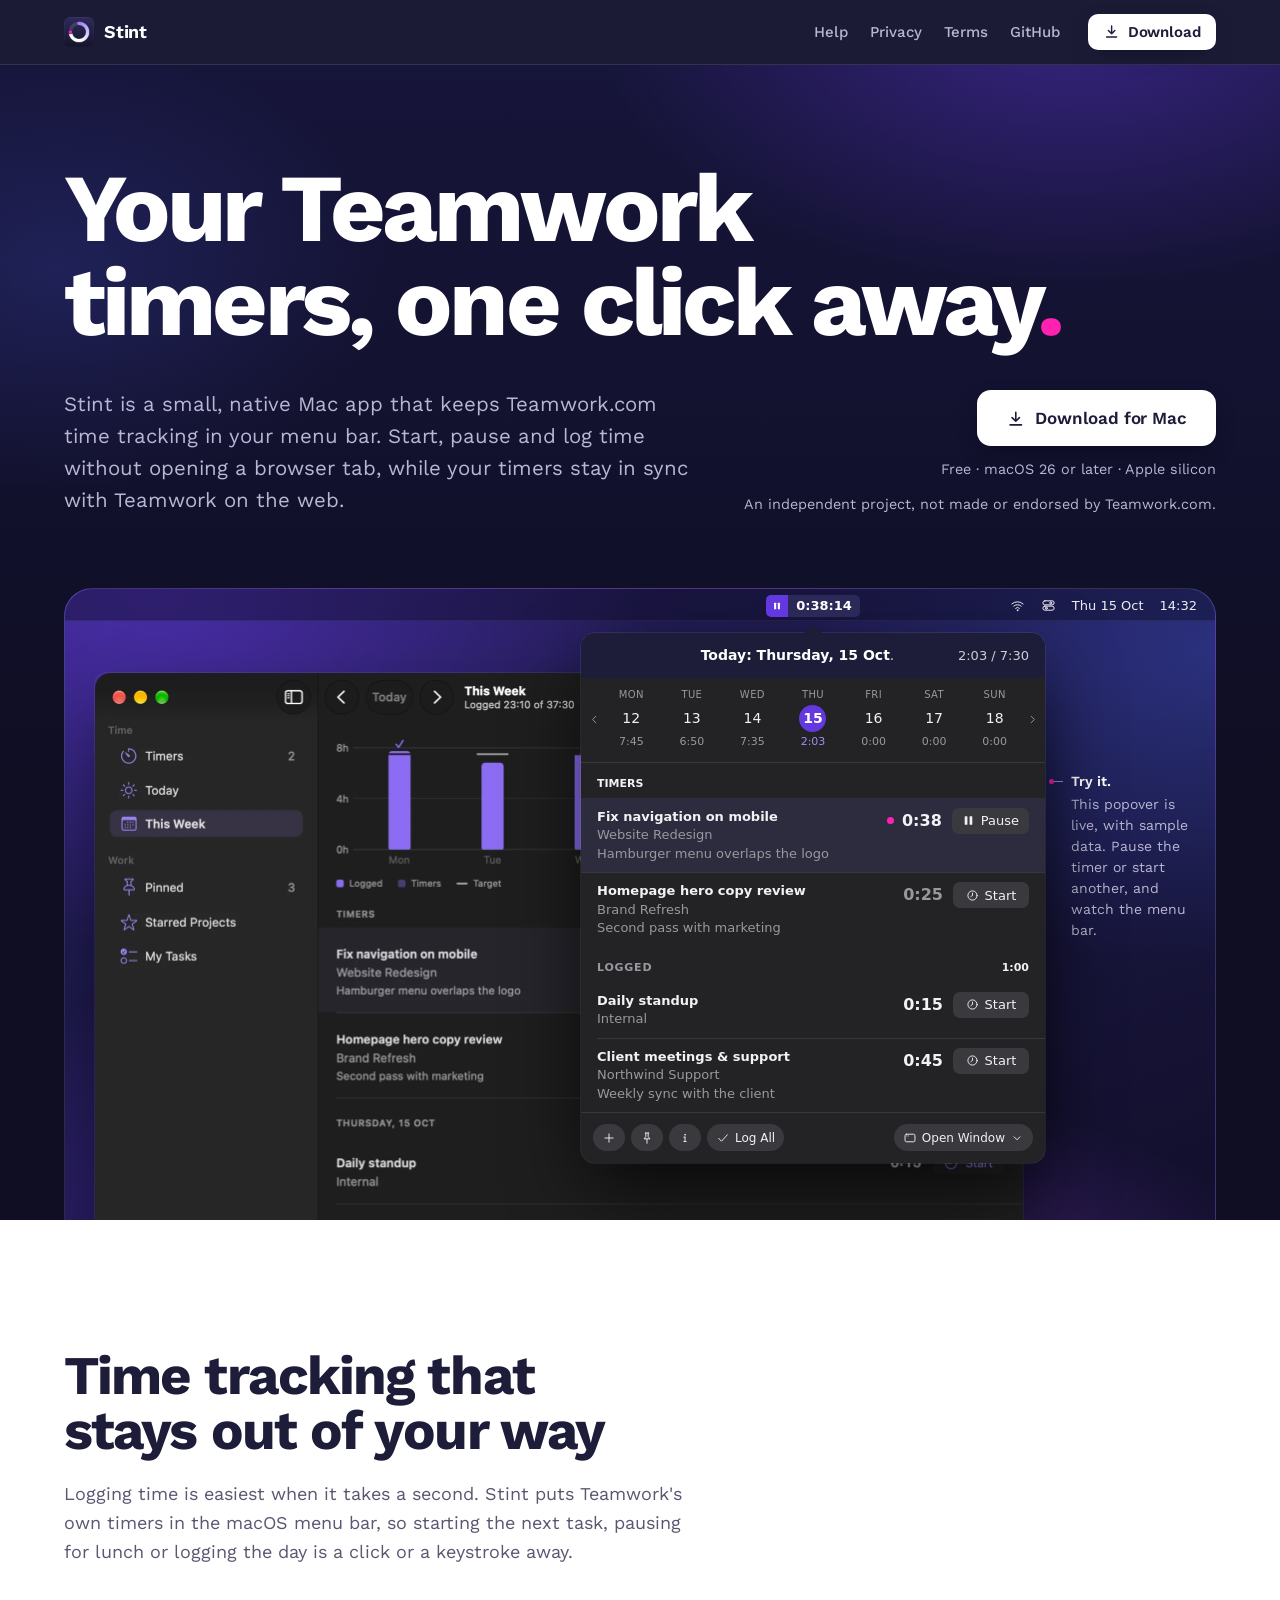
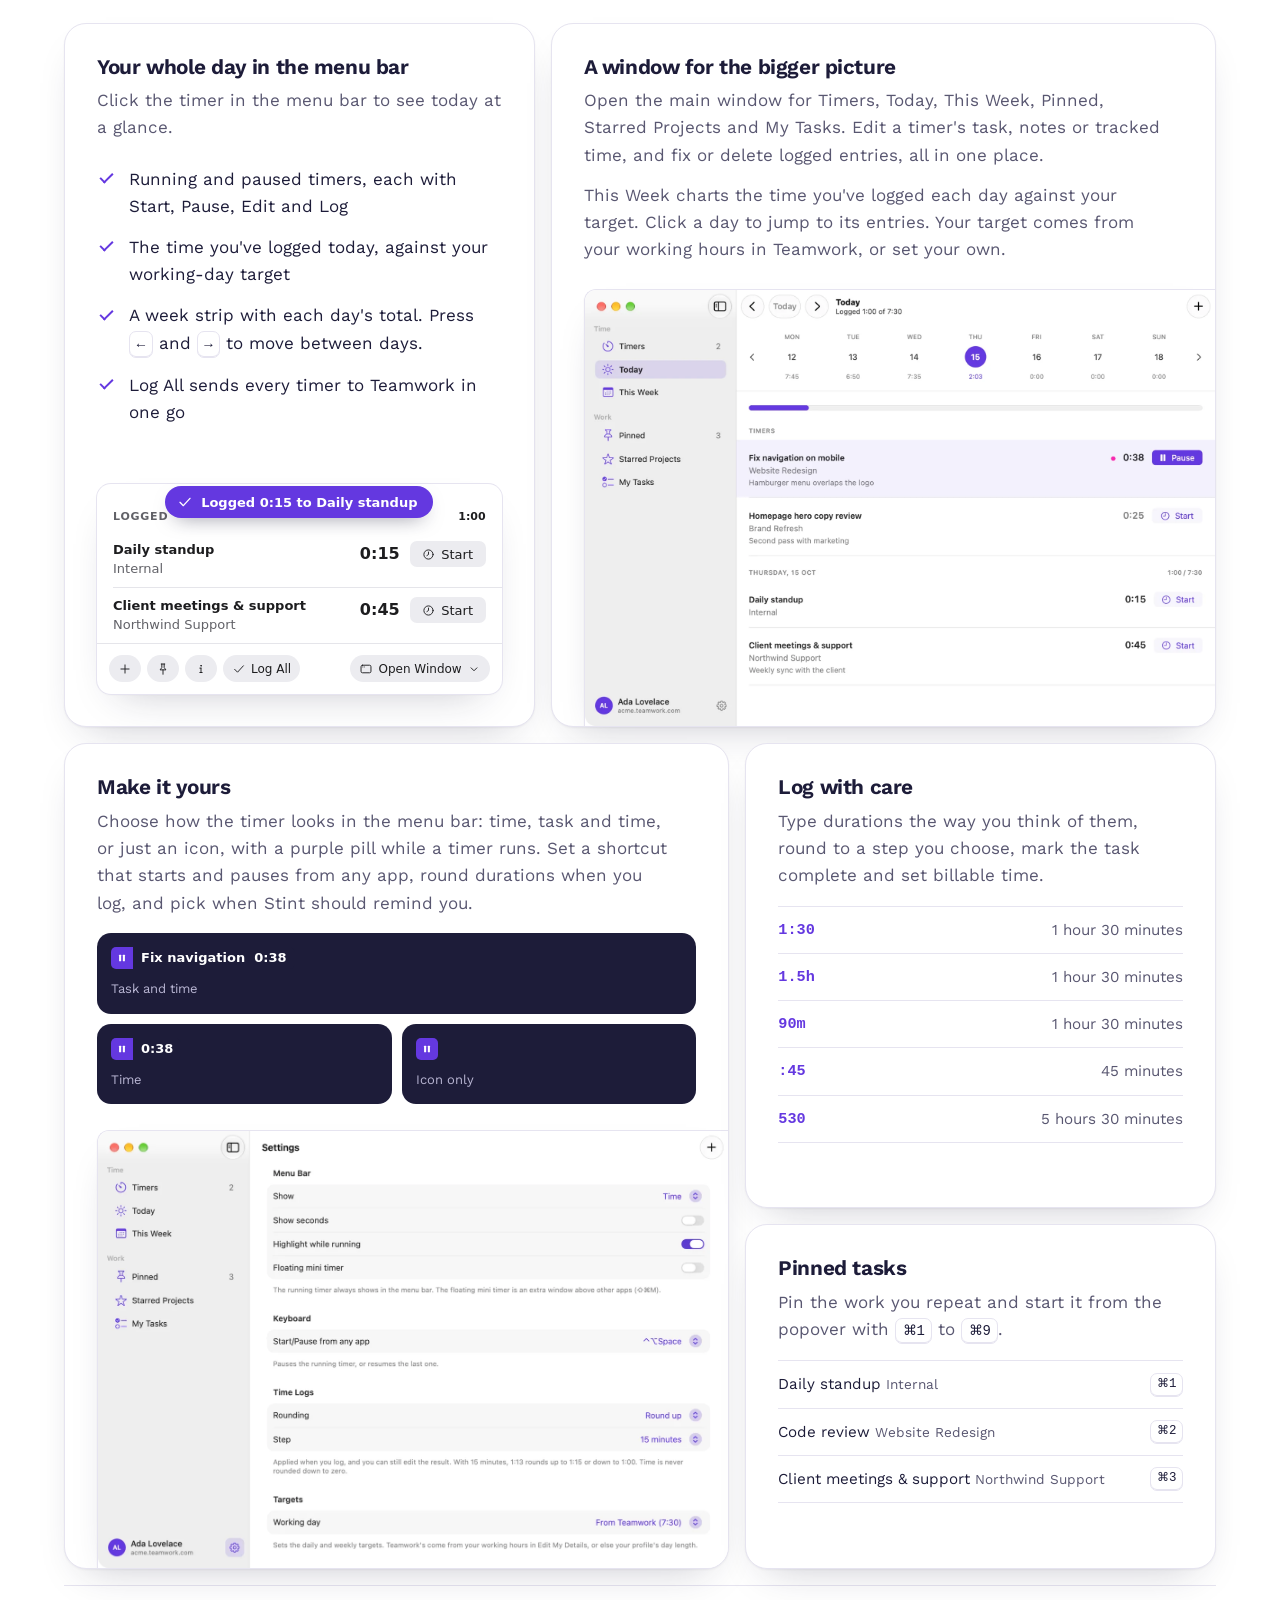
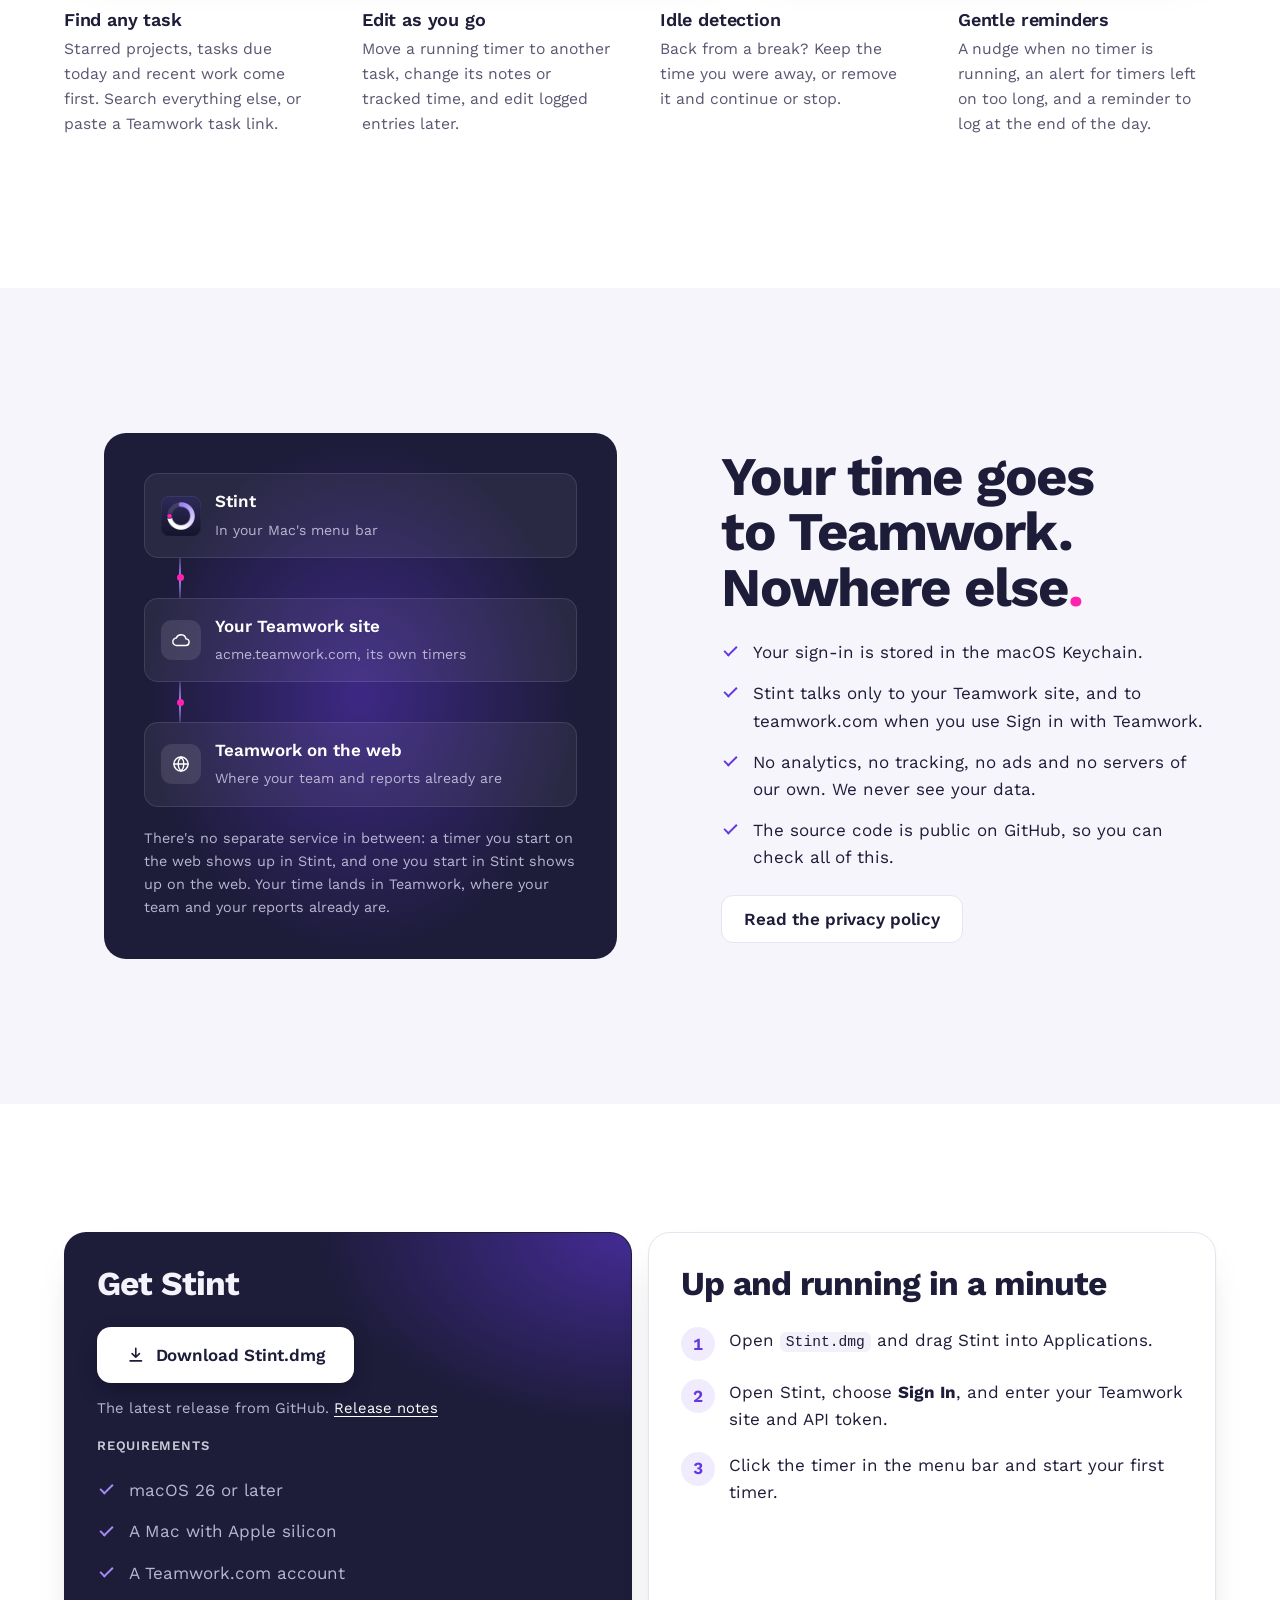
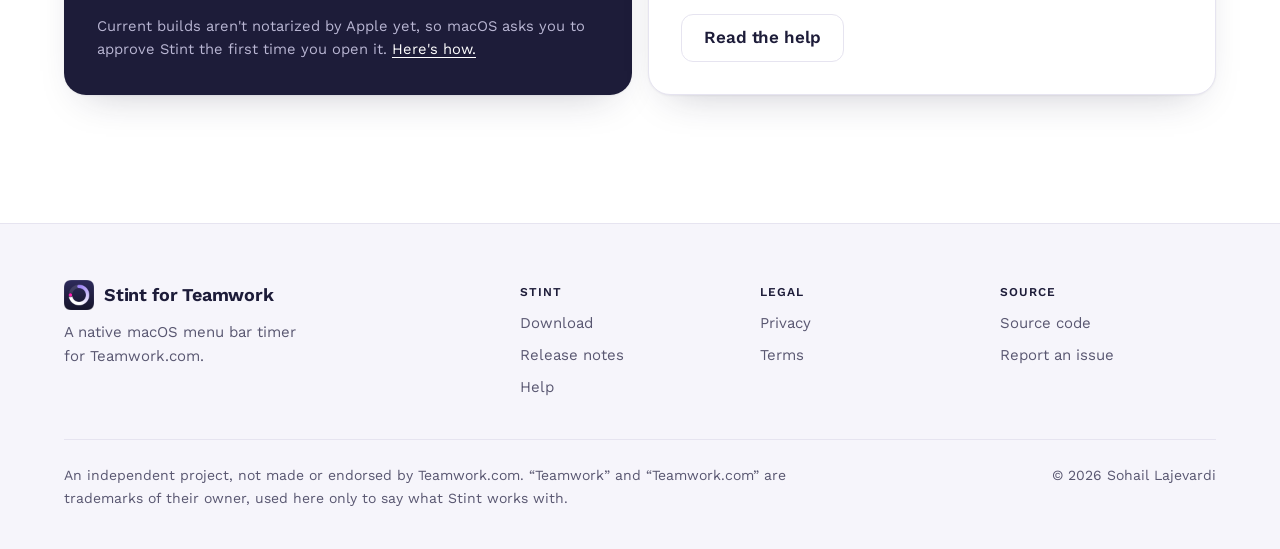
==== commit e931f5f2: "Sign in through a browser sheet; drop Time badge and the mini timer - Sign in with Teamwork now defa" ====
--- a/docs/index.html
+++ b/docs/index.html
@@ -175,19 +175,18 @@
           <h3>A window for the bigger picture</h3>
           <p>Open the main window for Timers, Today, This Week, Pinned, Starred Projects and My Tasks. Edit a timer's task, notes or tracked time, and fix or delete logged entries, all in one place.</p>
           <p>This Week charts the time you've logged each day against your target. Click a day to jump to its entries. Your target comes from your working hours in Teamwork, or set your own.</p>
-          <div class="shot-bleed top"><img src="assets/window-today.webp" width="1640" height="1135" loading="lazy" alt="The Today page in the main window, listing timers and the day's logged entries"></div>
+          <div class="shot-bleed top"><picture><source media="(prefers-color-scheme: dark)" srcset="assets/window-today-dark.webp"><img src="assets/window-today.webp" width="1640" height="1135" loading="lazy" alt="The Today page in the main window, listing timers and the day's logged entries"></picture></div>
         </article>
 
         <article class="panel span-7 tall">
           <h3>Make it yours</h3>
-          <p>Choose how the timer looks in the menu bar: time, task and time, a compact badge, or just an icon. Set a shortcut that starts and pauses from any app, round durations when you log, and pick when Stint should remind you.</p>
+          <p>Choose how the timer looks in the menu bar: time, task and time, or just an icon, with a purple pill while a timer runs. Set a shortcut that starts and pauses from any app, round durations when you log, and pick when Stint should remind you.</p>
           <ul class="styles art" aria-label="Menu bar styles while a timer runs">
-            <li><span class="mb"><svg class="i fill" aria-hidden="true"><use href="#i-pause"/></svg>Fix navigation on mobile&nbsp;&nbsp;0:38</span><small>Task and time</small></li>
-            <li><span class="mb"><svg class="i fill" aria-hidden="true"><use href="#i-pause"/></svg>0:38</span><small>Time</small></li>
-            <li><span class="badge"><span class="seg"><svg class="i" aria-hidden="true"><use href="#i-pause"/></svg></span><span class="time">0:38</span></span><small>Time badge</small></li>
+            <li><span class="badge"><span class="seg"><svg class="i" aria-hidden="true"><use href="#i-pause"/></svg></span><span class="time">Fix navigation&nbsp;&nbsp;0:38</span></span><small>Task and time</small></li>
+            <li><span class="badge"><span class="seg"><svg class="i" aria-hidden="true"><use href="#i-pause"/></svg></span><span class="time">0:38</span></span><small>Time</small></li>
             <li><span class="badge"><span class="seg"><svg class="i" aria-hidden="true"><use href="#i-pause"/></svg></span></span><small>Icon only</small></li>
           </ul>
-          <div class="shot-bleed top"><img src="assets/window-settings.webp" width="1400" height="969" loading="lazy" alt="Settings: menu bar style, keyboard shortcut, rounding and working-day target"></div>
+          <div class="shot-bleed top"><picture><source media="(prefers-color-scheme: dark)" srcset="assets/window-settings-dark.webp"><img src="assets/window-settings.webp" width="1400" height="969" loading="lazy" alt="Settings: menu bar style, keyboard shortcut, rounding and working-day target"></picture></div>
         </article>
 
         <article class="panel span-5">
@@ -236,7 +235,7 @@
         <h2 id="trust-title" class="display">Your time goes to Teamwork. Nowhere else<span class="dot">.</span></h2>
         <ul class="checks">
           <li>Your sign-in is stored in the macOS Keychain.</li>
-          <li>Stint talks only to your Teamwork site, and to teamwork.com when you use Teamwork Sign-In.</li>
+          <li>Stint talks only to your Teamwork site, and to teamwork.com when you use Sign in with Teamwork.</li>
           <li>No analytics, no tracking, no ads and no servers of our own. We never see your data.</li>
           <li>The source code is public on GitHub, so you can check all of this.</li>
         </ul>
--- a/docs/assets/site.css
+++ b/docs/assets/site.css
@@ -321,8 +321,6 @@
 .panel .durations.art, .panel .pins.art { margin-top: 0; } /* lists follow their intro; spare row height falls below */
 .shot-bleed { margin: 26px calc(-1 * clamp(22px, 3vw, 32px)) calc(-1 * clamp(22px, 3vw, 32px)); padding: 0 0 0 clamp(22px, 3vw, 32px); margin-top: auto; }
 .shot-bleed img { border-radius: 12px 0 0 0; border: 1px solid var(--line); border-right: 0; border-bottom: 0; box-shadow: var(--lift); }
-/* ponytail: Light Mode captures dimmed on dark pages; serve Dark Mode captures via <picture> once they exist */
-@media (prefers-color-scheme: dark) { .shot-bleed img { filter: brightness(0.86); } }
 .shot-bleed.top { padding-top: 26px; }
 
 /* the popover's header and week strip, set into a panel */
@@ -348,7 +346,7 @@
 .pins kbd { margin-left: auto; }
 
 /* menu bar styles strip */
-.styles { list-style: none; margin: 0; padding: 0; display: grid; gap: 10px; grid-template-columns: repeat(3, minmax(0, 1fr)); }
+.styles { list-style: none; margin: 0; padding: 0; display: grid; gap: 10px; grid-template-columns: repeat(2, minmax(0, 1fr)); }
 .styles li:first-child { grid-column: 1 / -1; }
 .styles li { display: grid; gap: 10px; justify-items: start; padding: 14px; border-radius: 14px; background: var(--slate); color: #fff; }
 .styles li small { color: var(--on-night-muted); font-size: 0.8125rem; }
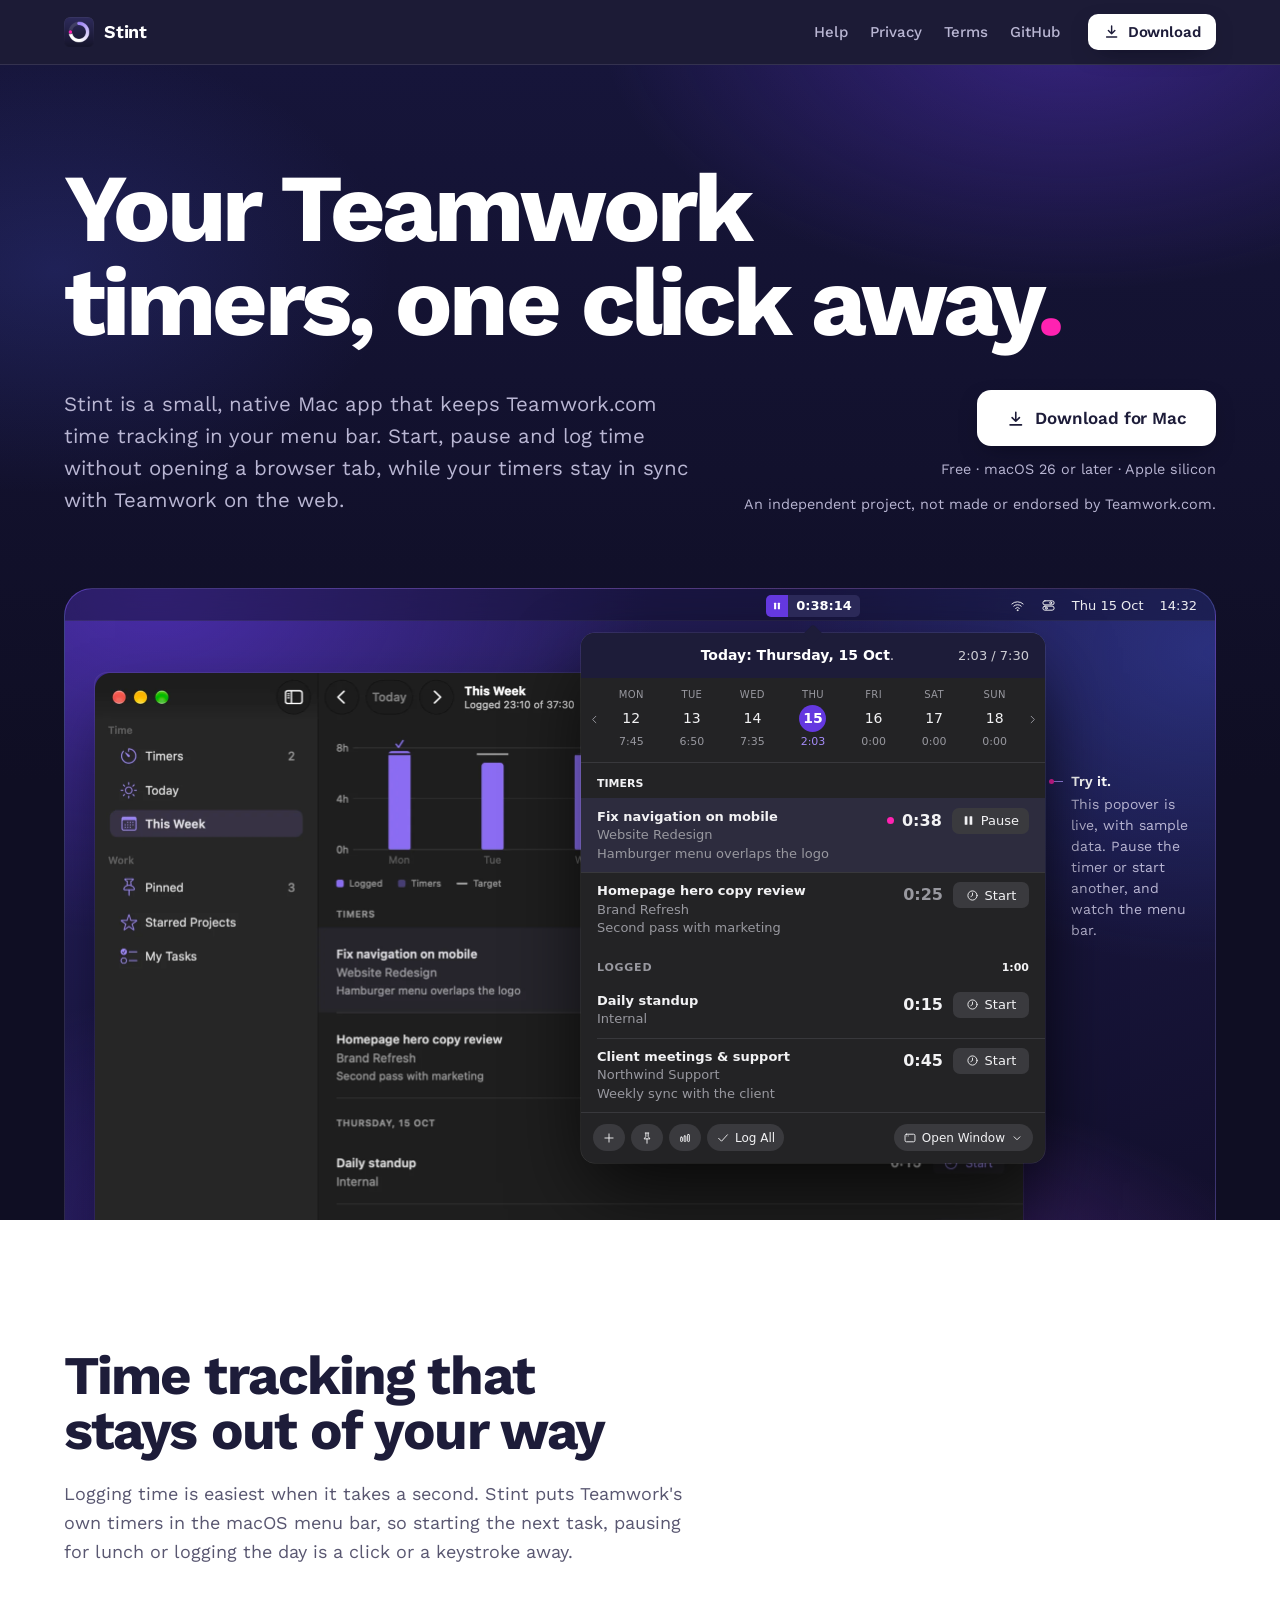
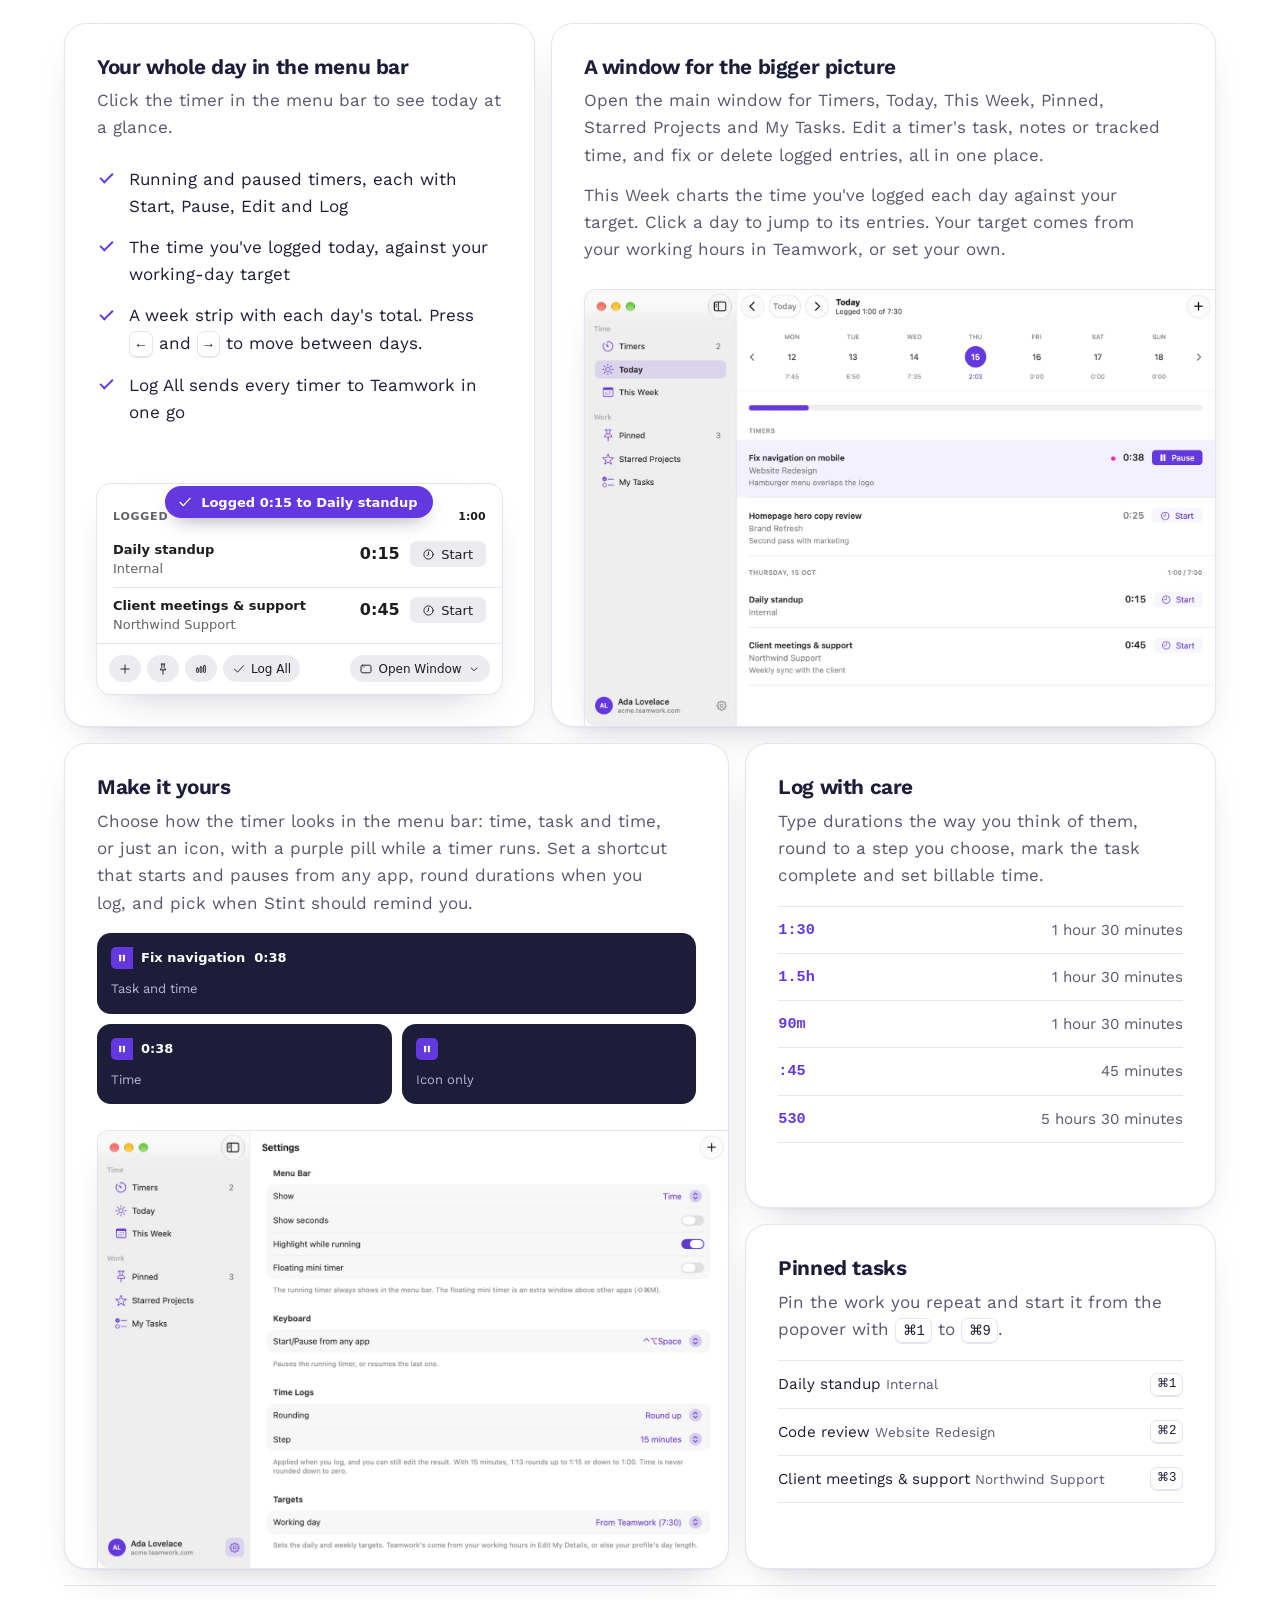
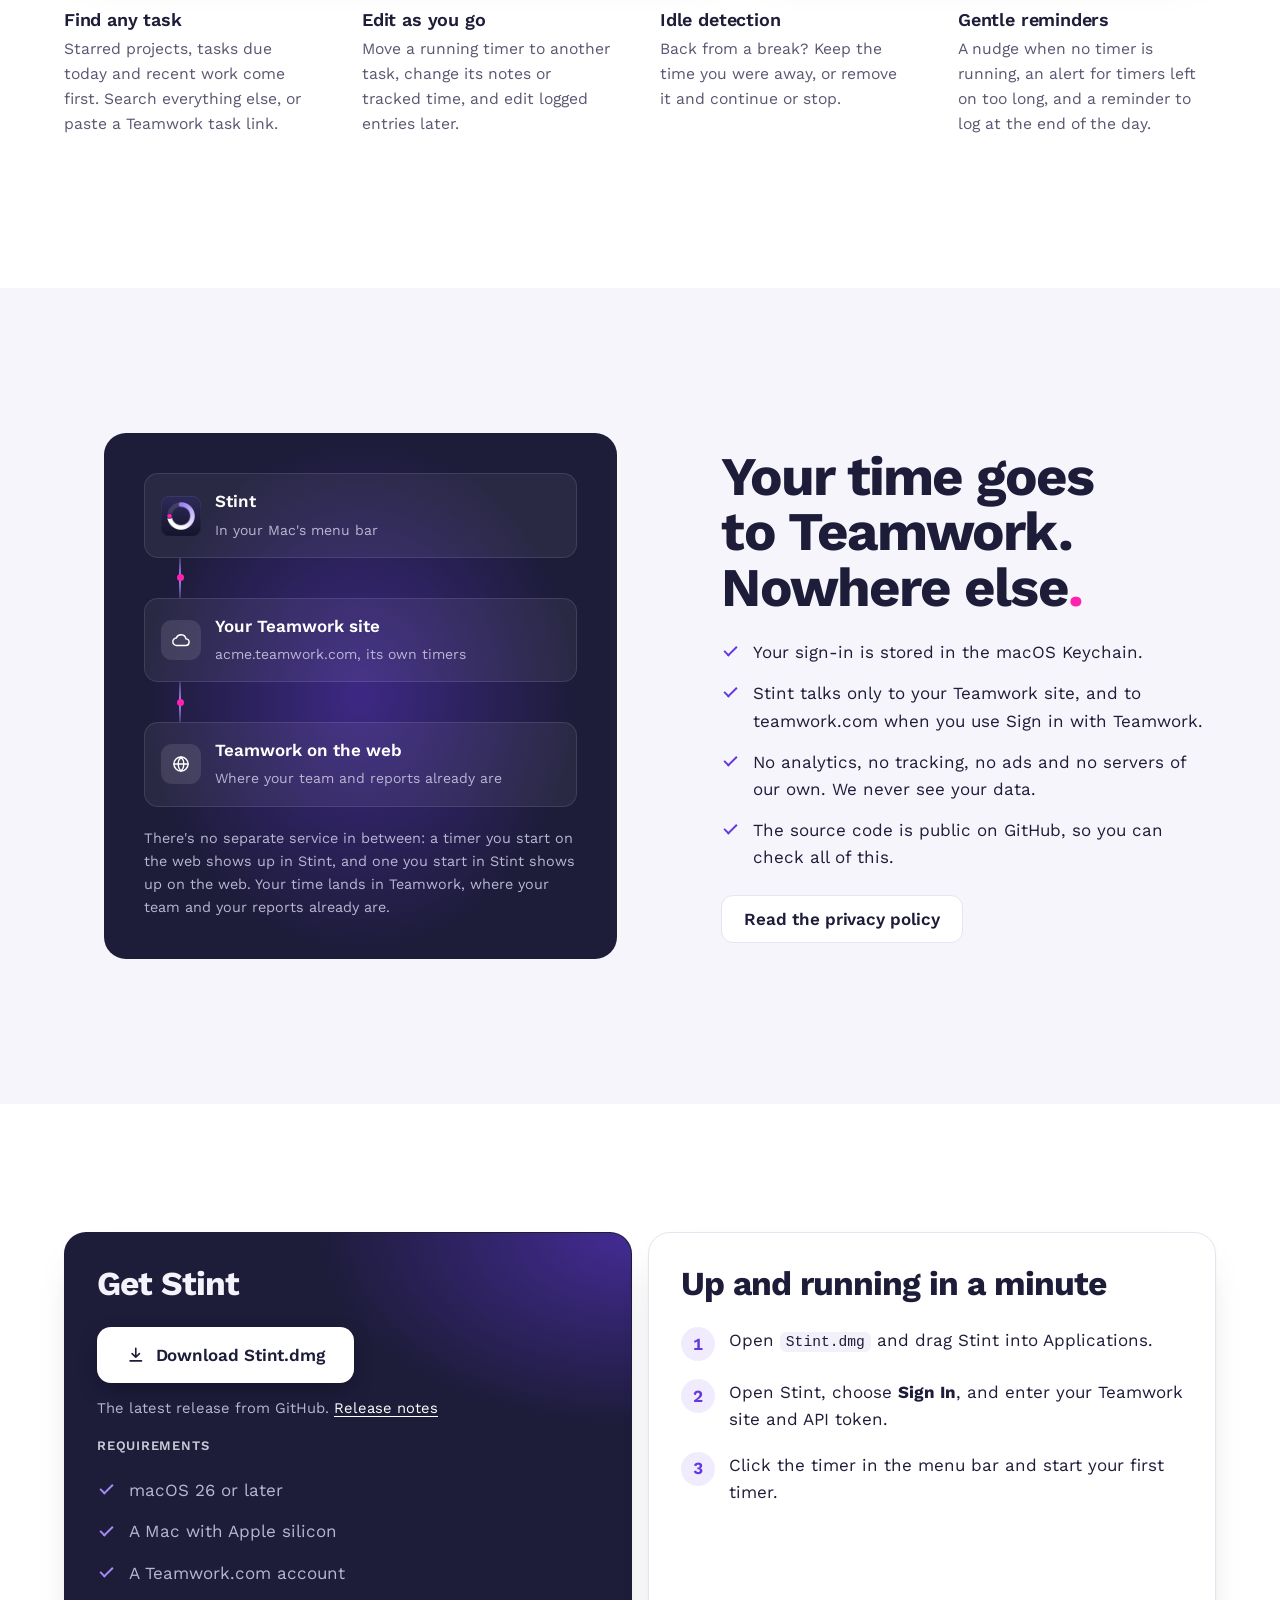
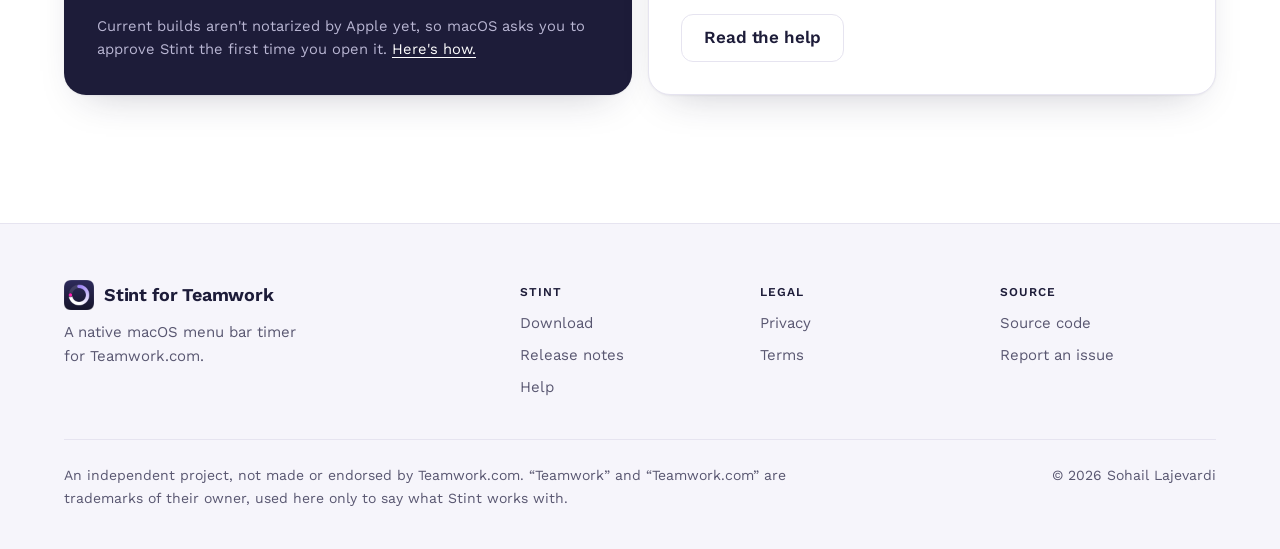
==== commit a990527b: "Popover polish: one Start column, no empty band, blank future days - Start and Pause are always as w" ====
--- a/docs/index.html
+++ b/docs/index.html
@@ -28,7 +28,7 @@
   <symbol id="i-start" viewBox="0 0 24 24"><circle cx="12" cy="12" r="8.5"/><path d="M12 7.5V12l-3 2"/></symbol>
   <symbol id="i-plus" viewBox="0 0 24 24"><path d="M12 5v14M5 12h14"/></symbol>
   <symbol id="i-pin" viewBox="0 0 24 24"><path d="M9 3.5h6M10 3.5v6l-3 4h10l-3-4v-6M12 13.5V21"/></symbol>
-  <symbol id="i-info" viewBox="0 0 24 24"><path d="M12 10.5V18m-2 0h4m-4-7.5h2"/><circle cx="12" cy="6.5" r=".6"/></symbol>
+  <symbol id="i-chart" viewBox="0 0 24 24"><rect x="4.5" y="10.5" width="3" height="7.5" rx="1"/><rect x="10.5" y="8.5" width="3" height="9.5" rx="1"/><rect x="16.5" y="6" width="3" height="12" rx="1"/></symbol>
   <symbol id="i-check" viewBox="0 0 24 24"><path d="m4.5 12.5 5 5 10-11"/></symbol>
   <symbol id="i-window" viewBox="0 0 24 24"><rect x="3.5" y="5.5" width="17" height="13" rx="2.5"/><path d="M6.5 8.5h.01M9 8.5h.01"/></symbol>
   <symbol id="i-down" viewBox="0 0 24 24"><path d="m7 10 5 5 5-5"/></symbol>
@@ -128,7 +128,7 @@
           <div class="pop-foot" aria-hidden="true">
             <span><svg class="i"><use href="#i-plus"/></svg></span>
             <span><svg class="i"><use href="#i-pin"/></svg></span>
-            <span><svg class="i"><use href="#i-info"/></svg></span>
+            <span><svg class="i"><use href="#i-chart"/></svg></span>
             <span><svg class="i"><use href="#i-check"/></svg>Log All</span>
             <span><svg class="i"><use href="#i-window"/></svg>Open Window <svg class="i"><use href="#i-down"/></svg></span>
           </div>
@@ -164,7 +164,7 @@
             <div class="pop-foot">
               <span><svg class="i"><use href="#i-plus"/></svg></span>
               <span><svg class="i"><use href="#i-pin"/></svg></span>
-              <span><svg class="i"><use href="#i-info"/></svg></span>
+              <span><svg class="i"><use href="#i-chart"/></svg></span>
               <span><svg class="i"><use href="#i-check"/></svg>Log All</span>
               <span><svg class="i"><use href="#i-window"/></svg>Open Window <svg class="i"><use href="#i-down"/></svg></span>
             </div>
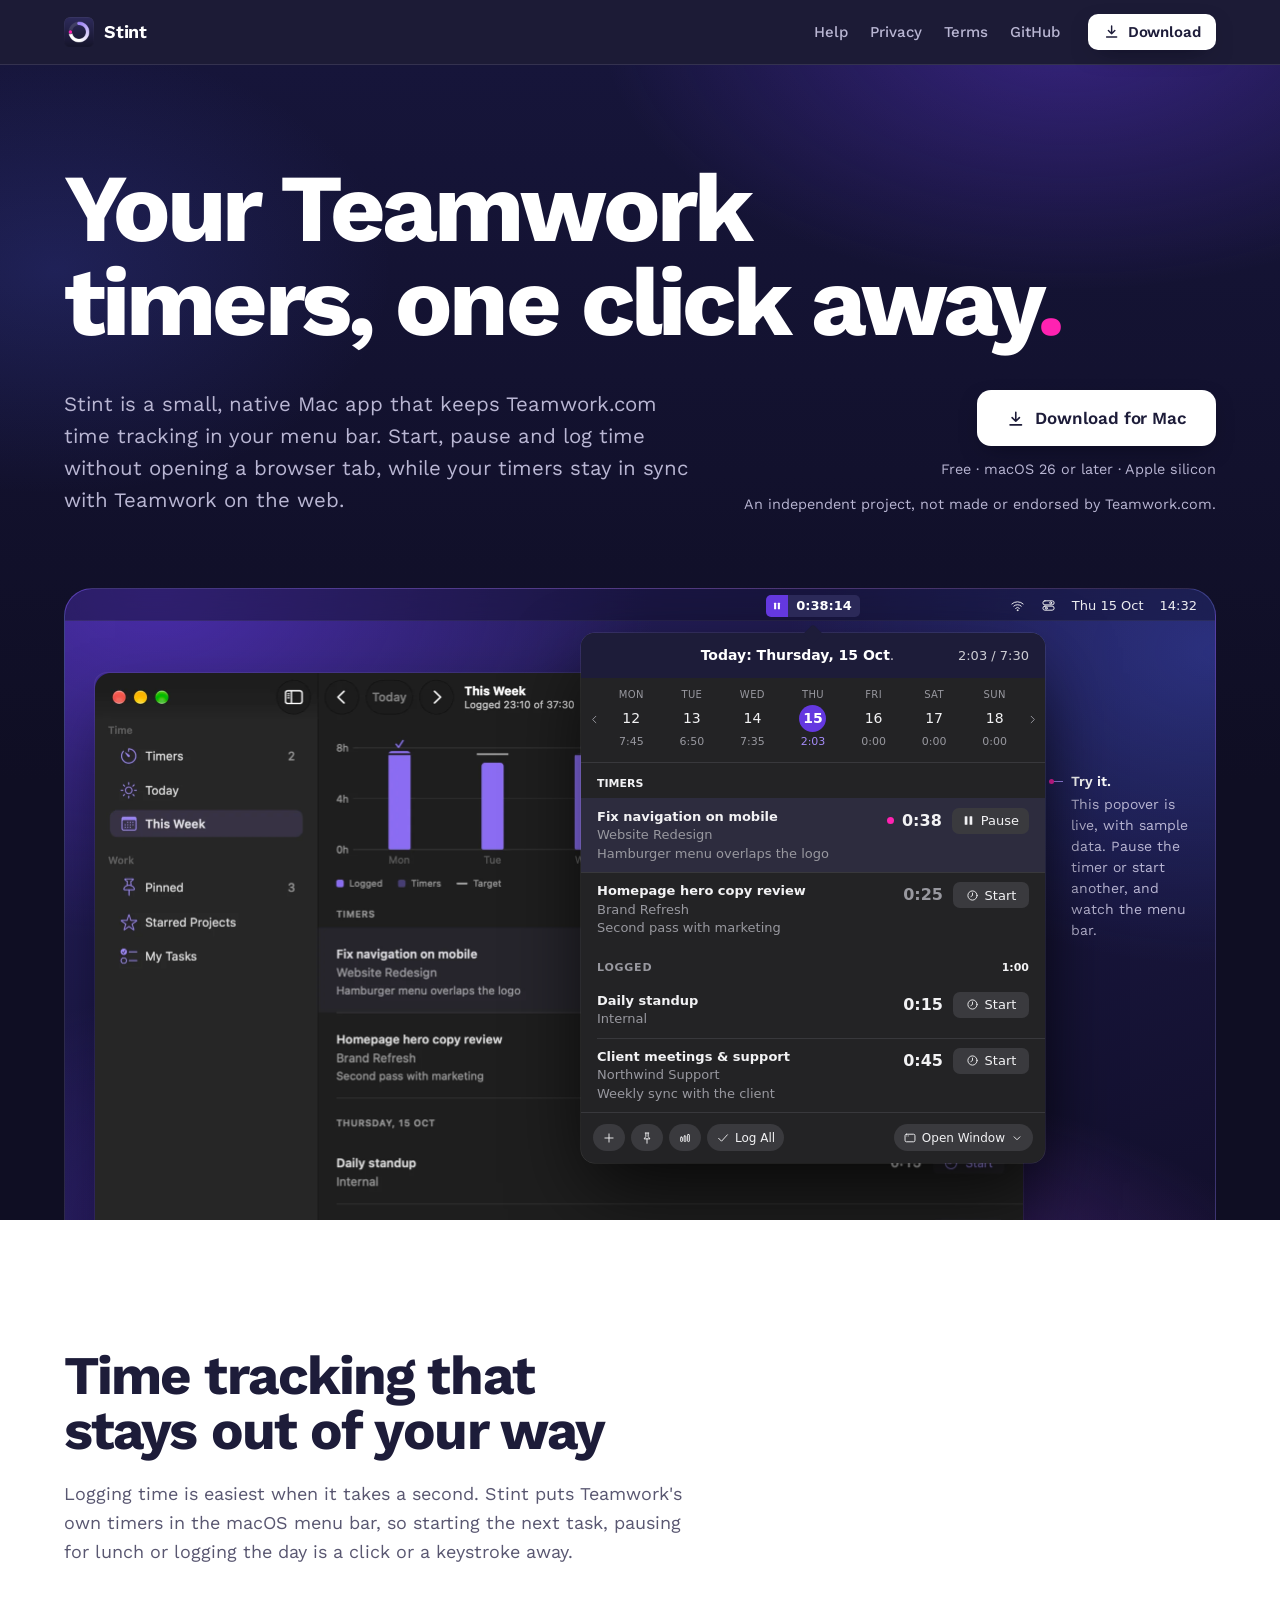
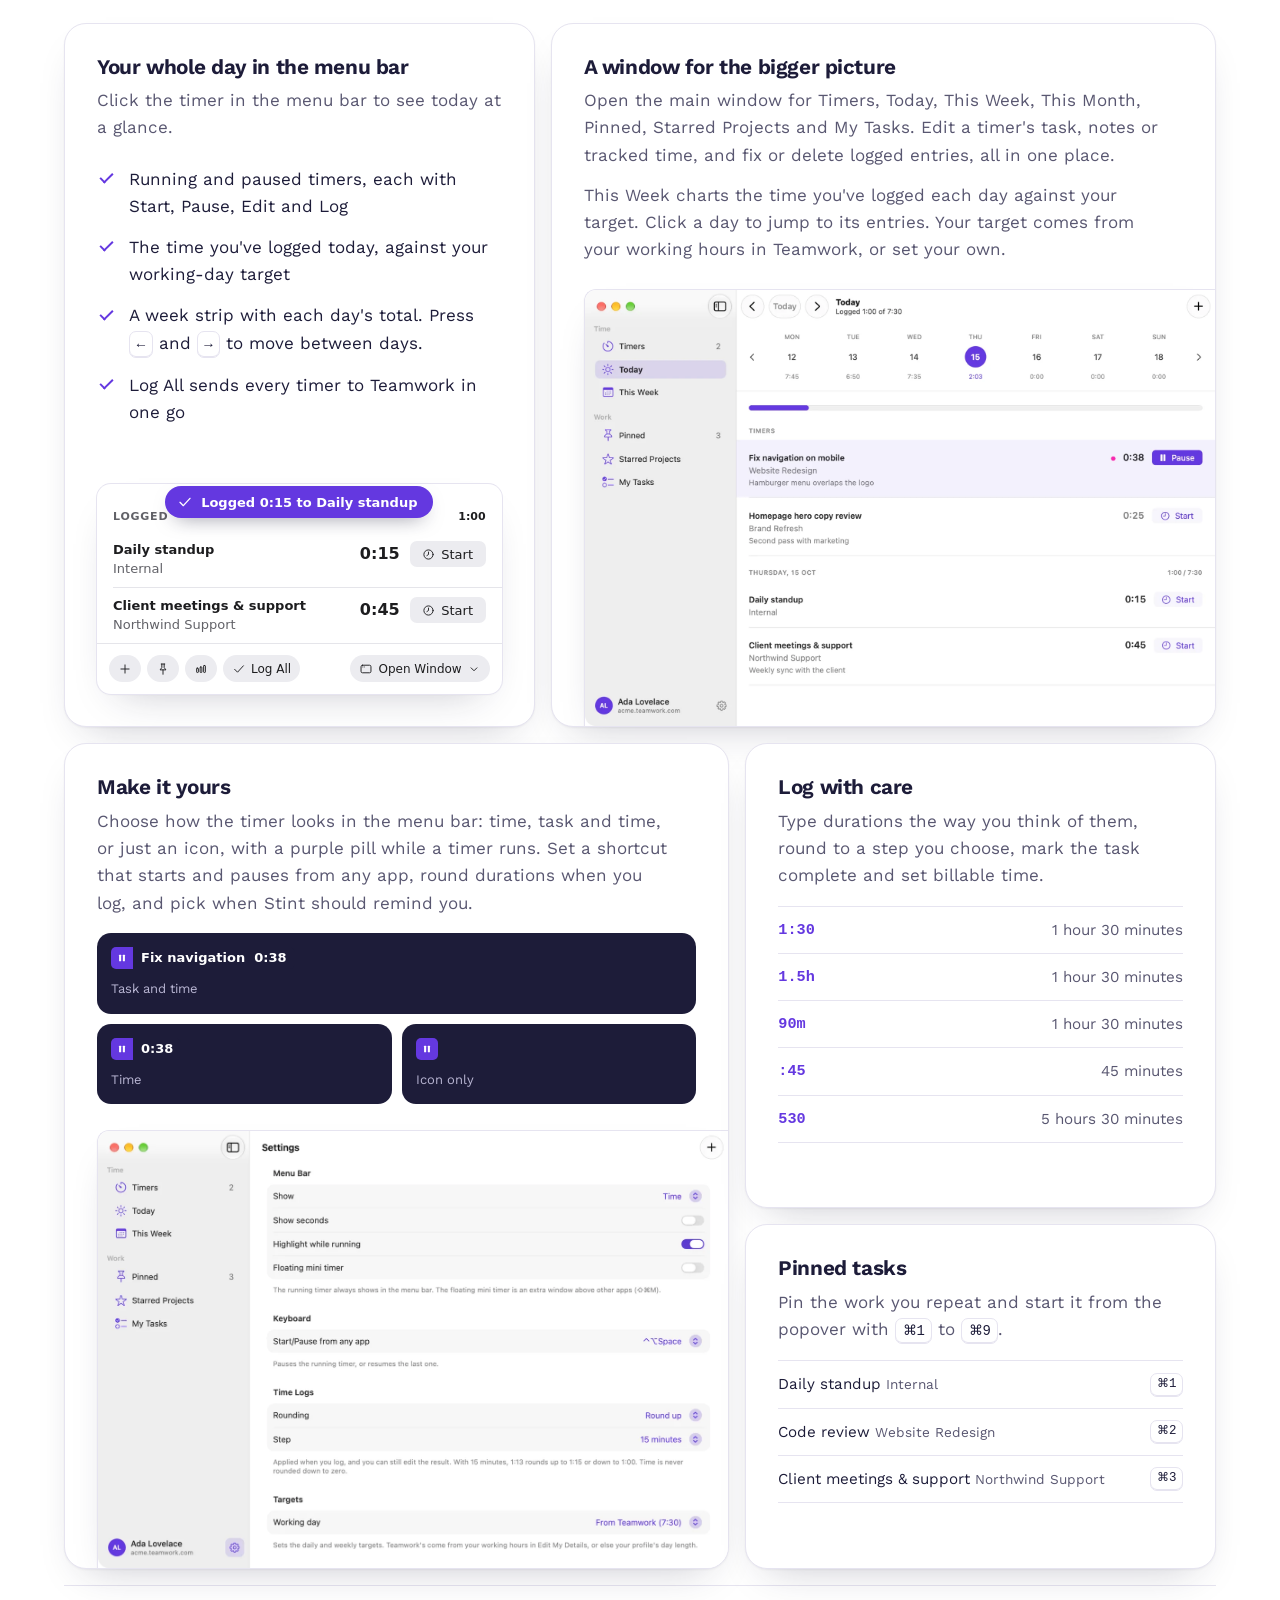
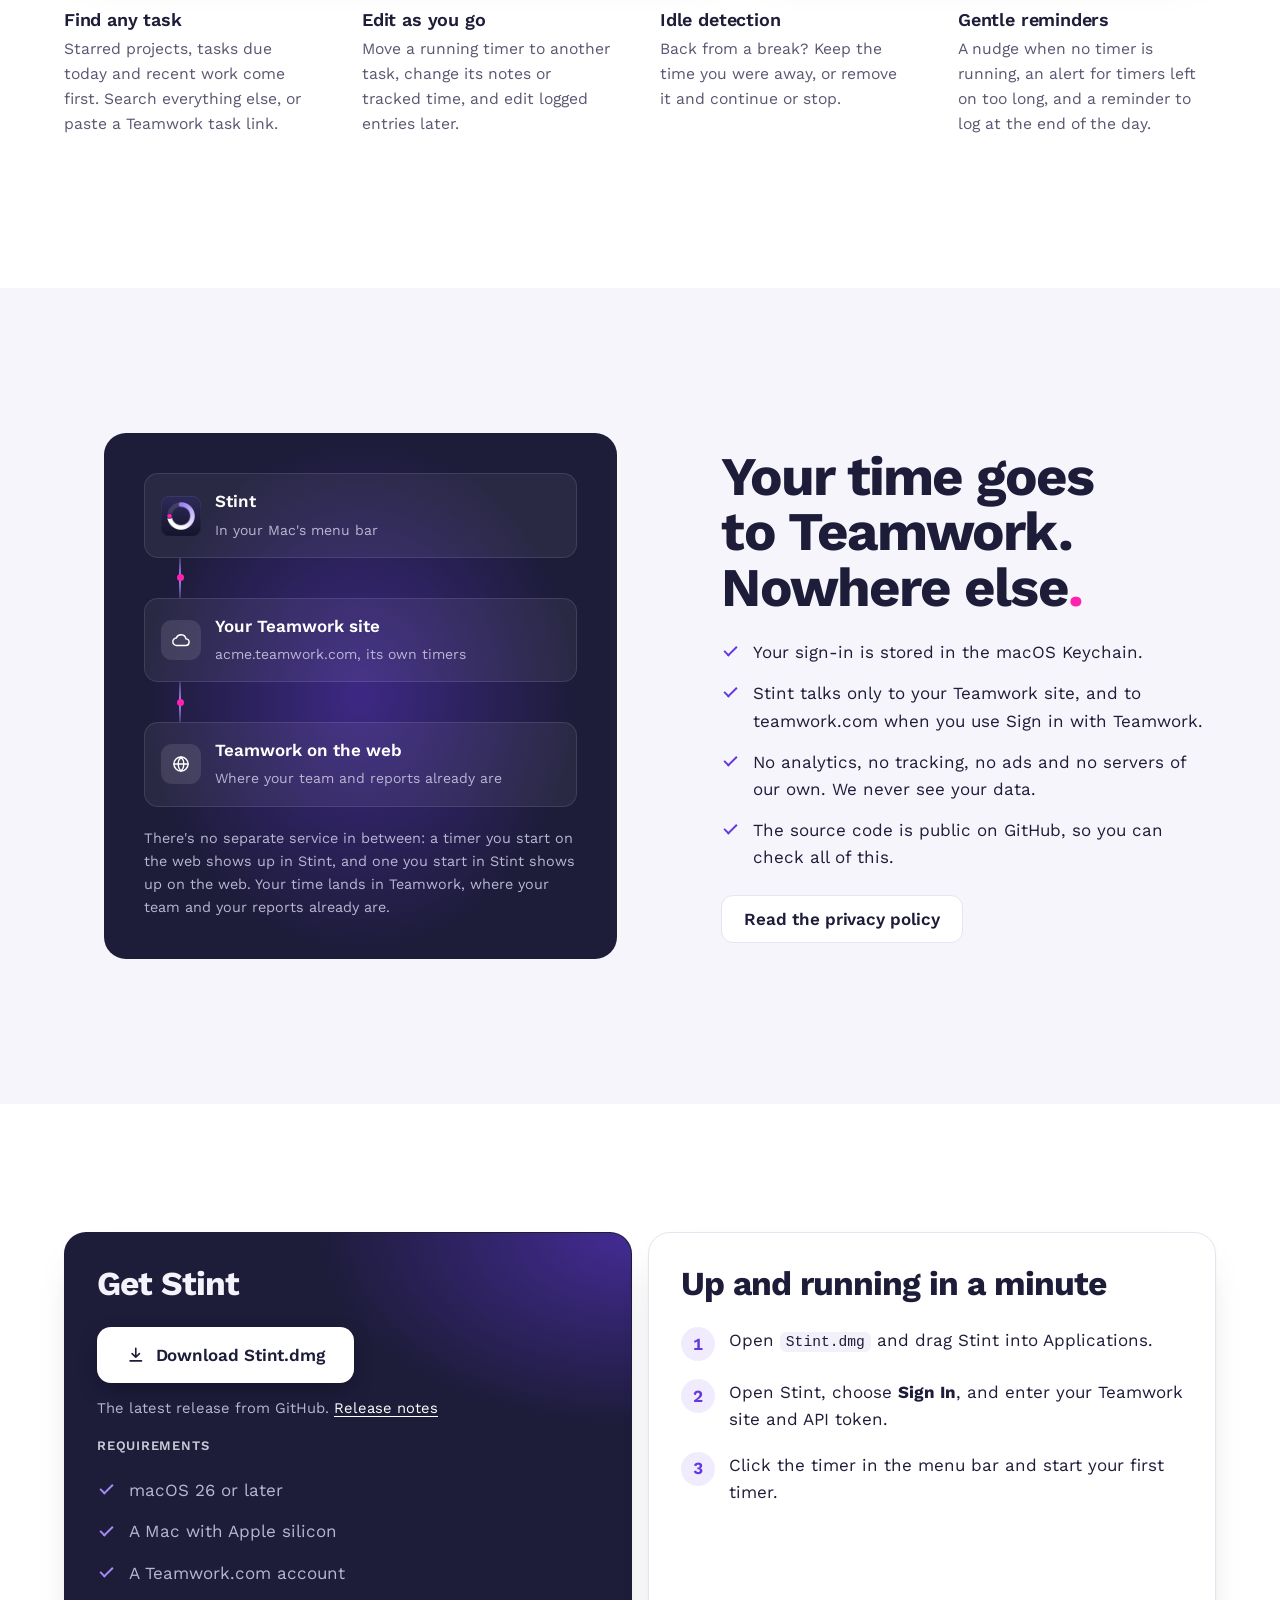
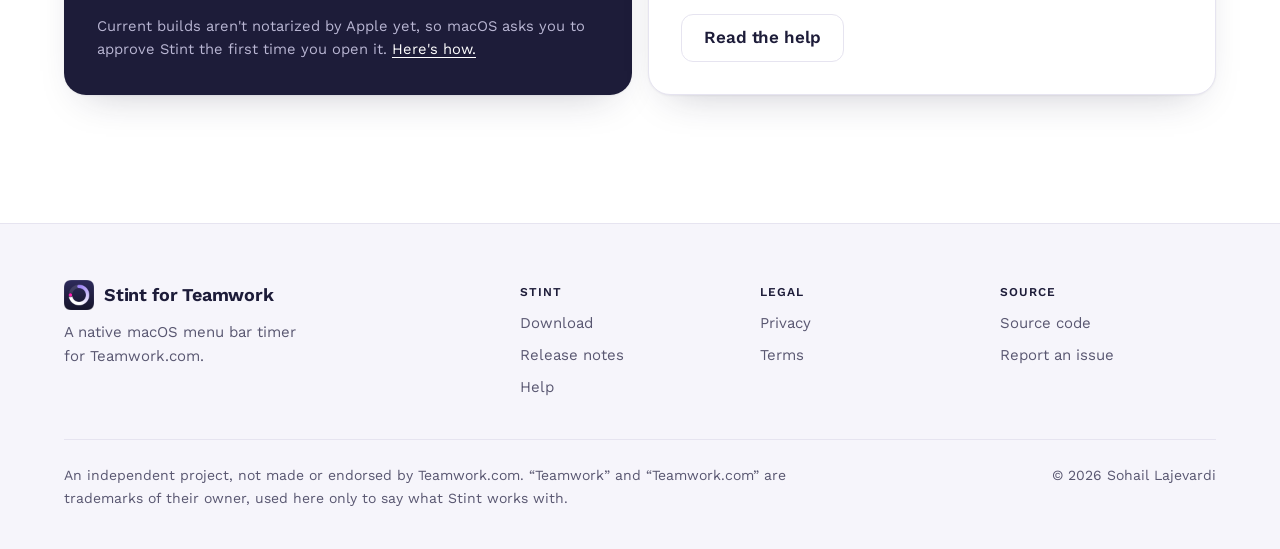
==== commit 477c0a6c: "This Month page: a bar per week, billable and non-billable totals - A new page under This Week (⌘4; " ====
--- a/docs/index.html
+++ b/docs/index.html
@@ -173,7 +173,7 @@
 
         <article class="panel span-7">
           <h3>A window for the bigger picture</h3>
-          <p>Open the main window for Timers, Today, This Week, Pinned, Starred Projects and My Tasks. Edit a timer's task, notes or tracked time, and fix or delete logged entries, all in one place.</p>
+          <p>Open the main window for Timers, Today, This Week, This Month, Pinned, Starred Projects and My Tasks. Edit a timer's task, notes or tracked time, and fix or delete logged entries, all in one place.</p>
           <p>This Week charts the time you've logged each day against your target. Click a day to jump to its entries. Your target comes from your working hours in Teamwork, or set your own.</p>
           <div class="shot-bleed top"><picture><source media="(prefers-color-scheme: dark)" srcset="assets/window-today-dark.webp"><img src="assets/window-today.webp" width="1640" height="1135" loading="lazy" alt="The Today page in the main window, listing timers and the day's logged entries"></picture></div>
         </article>
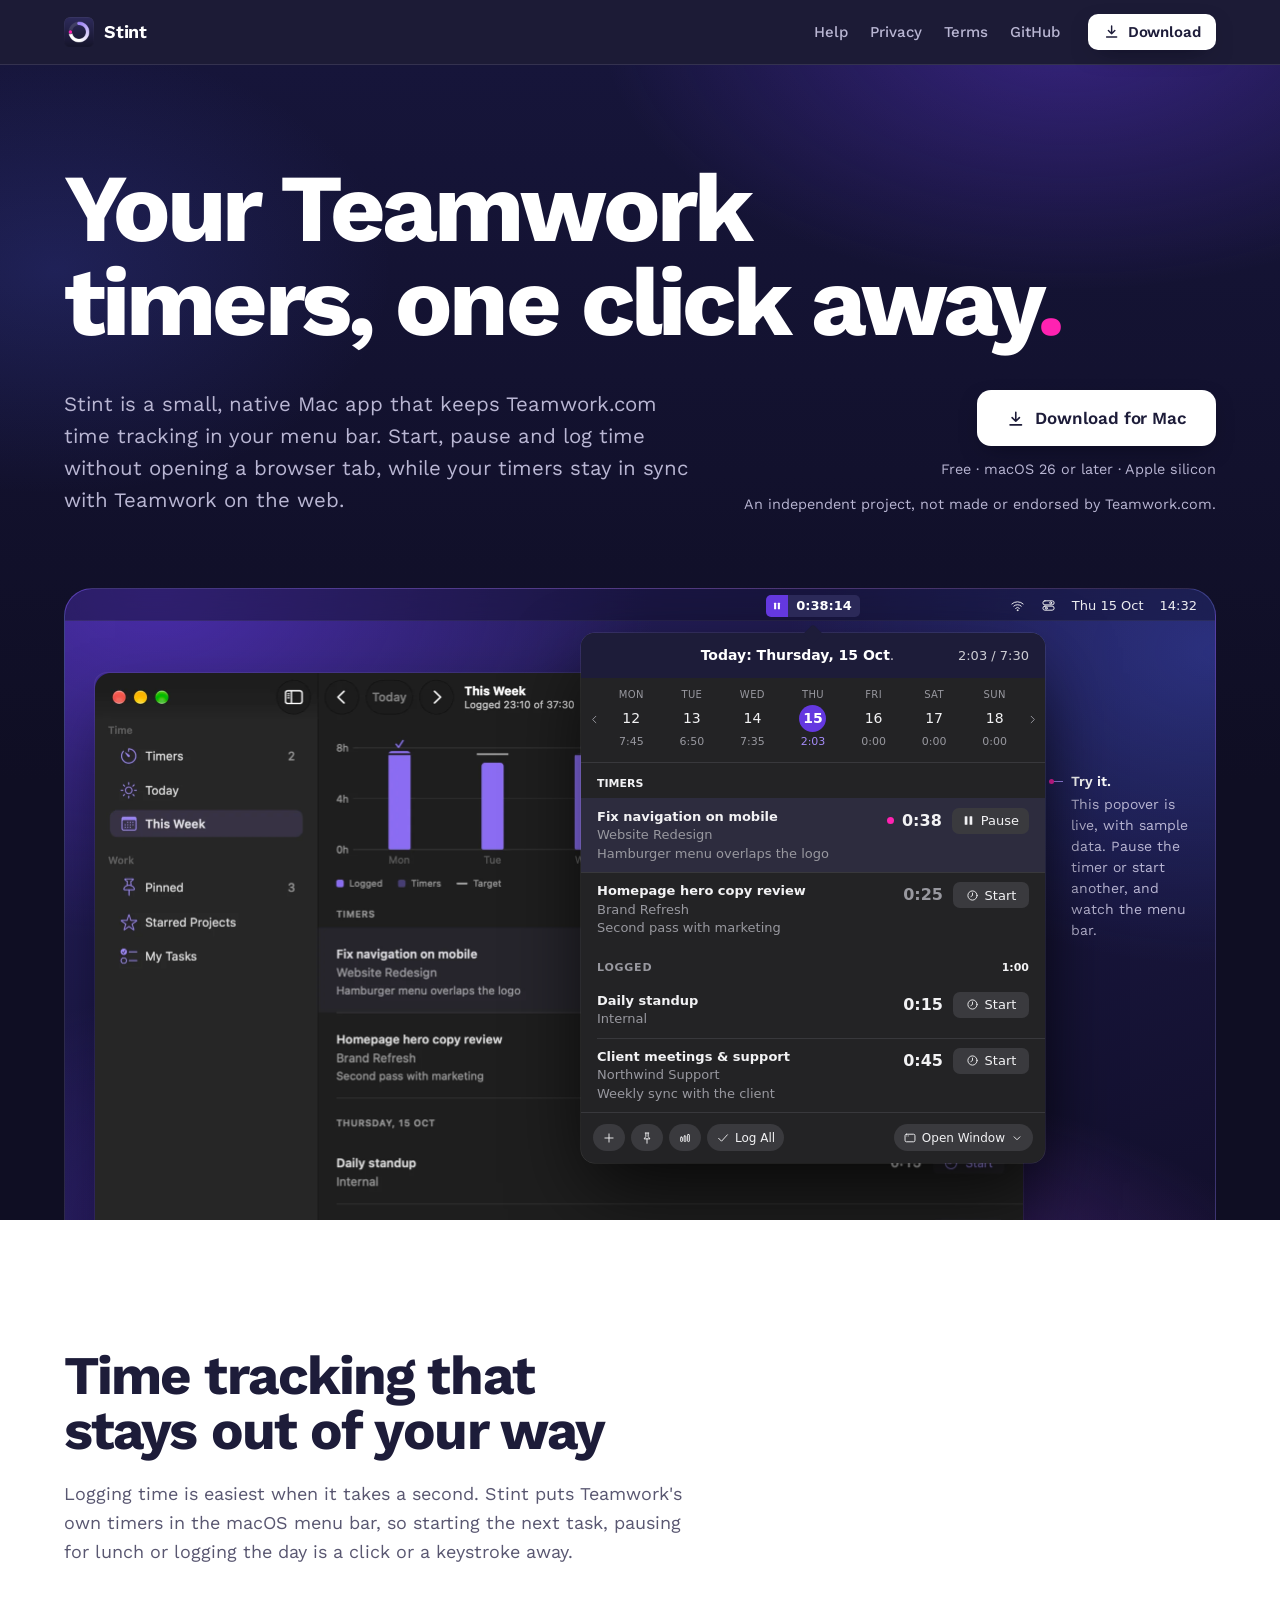
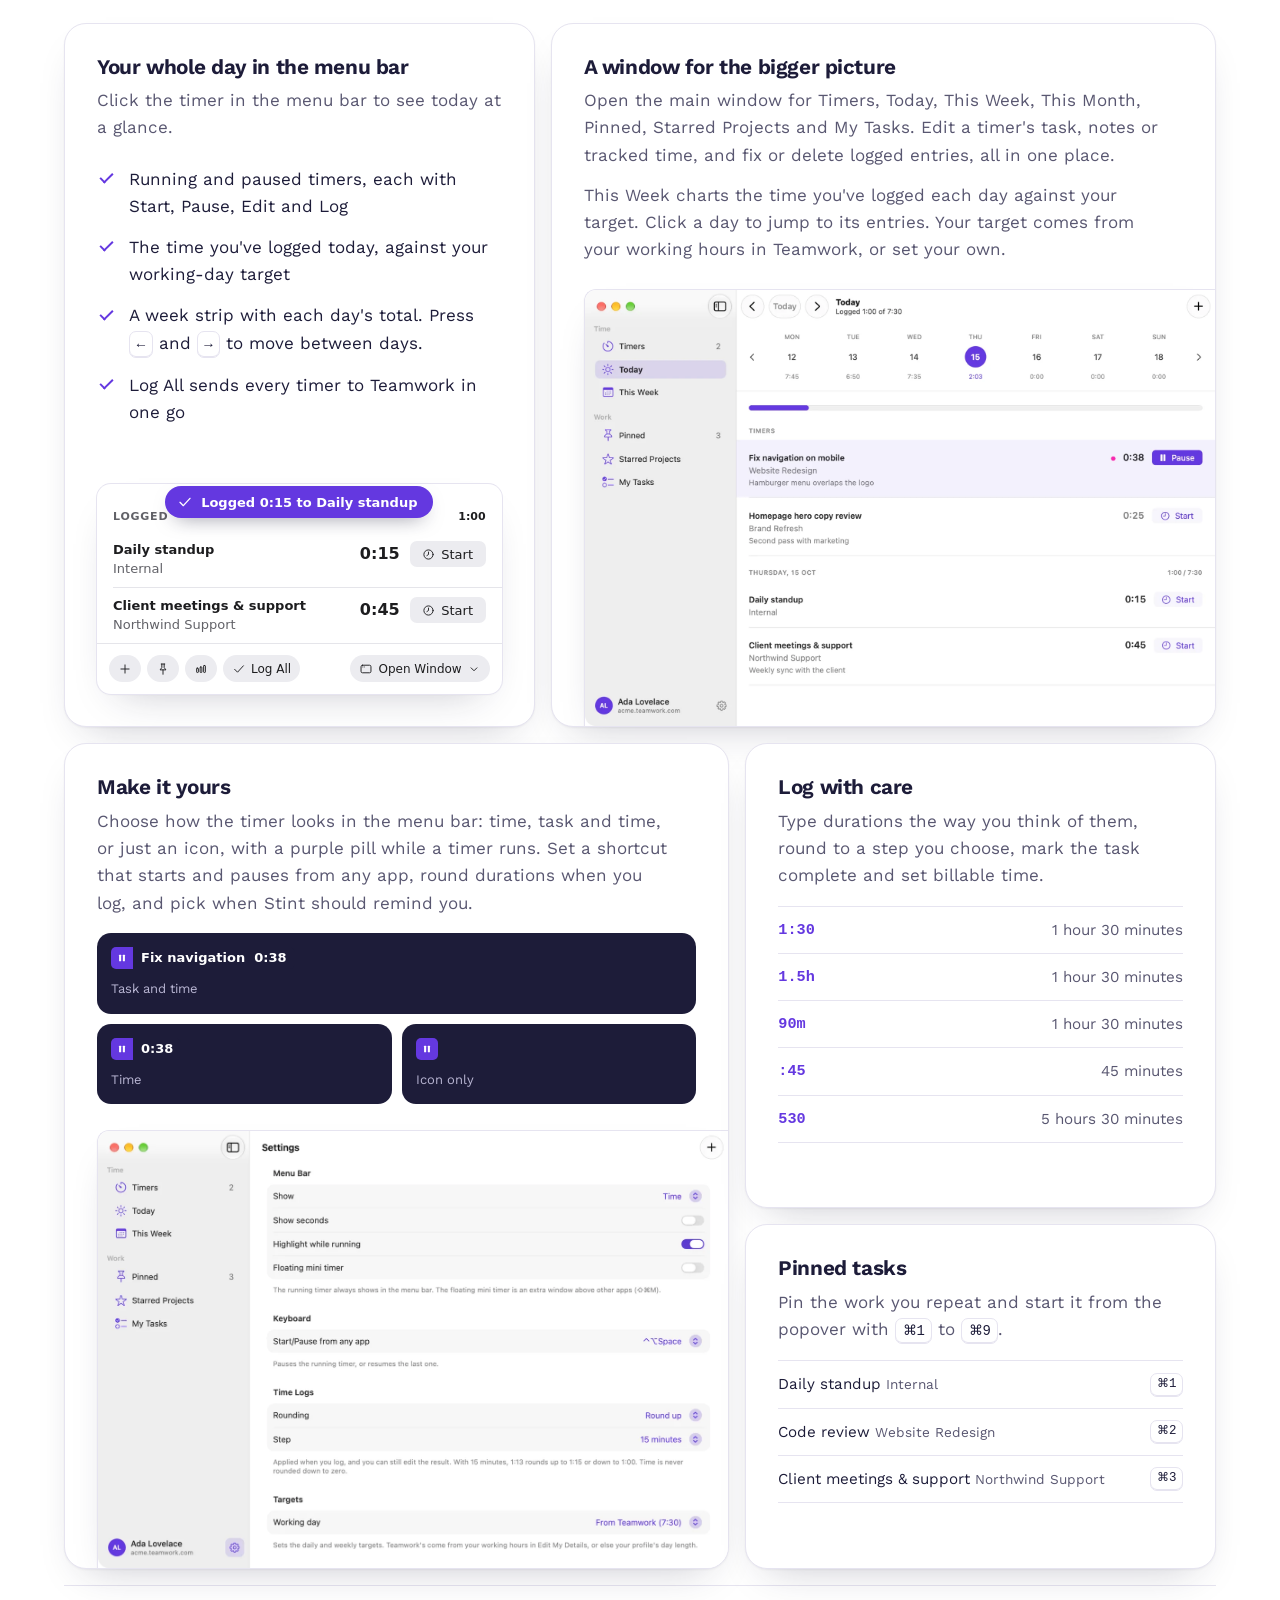
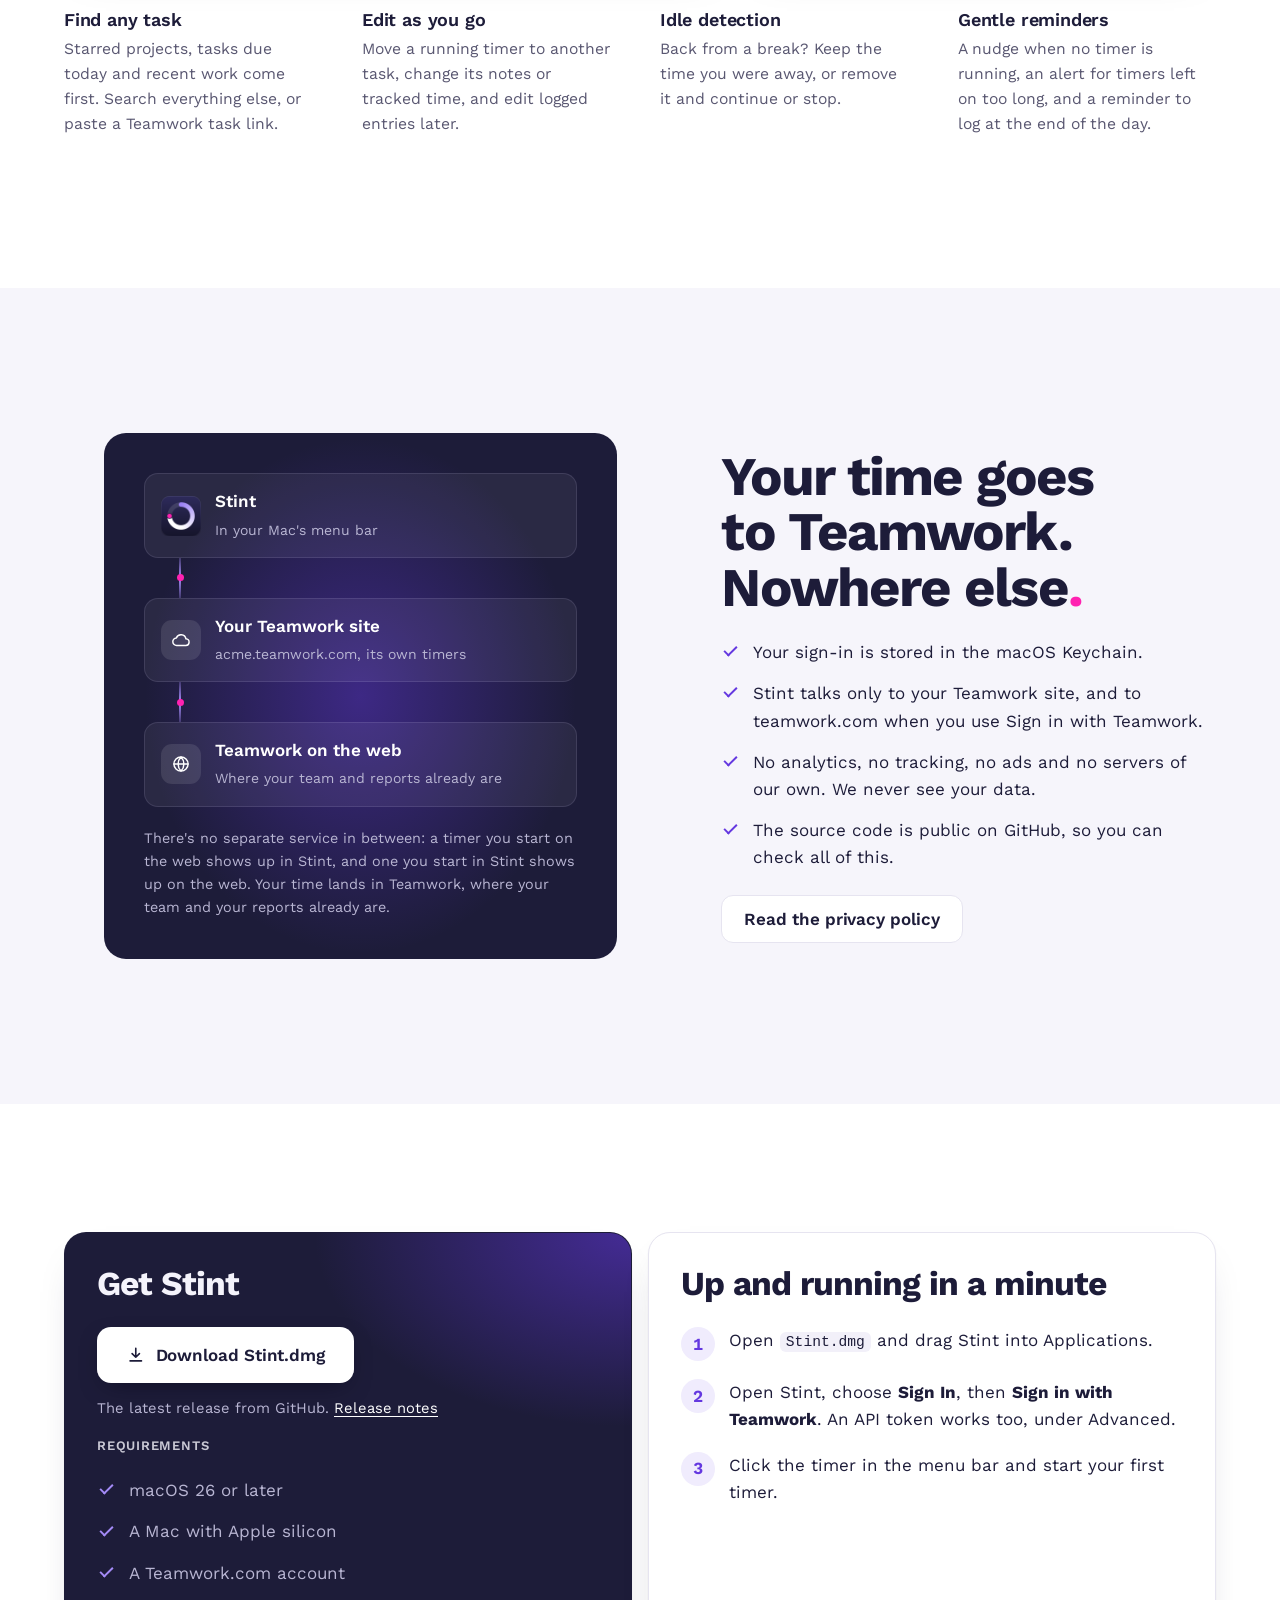
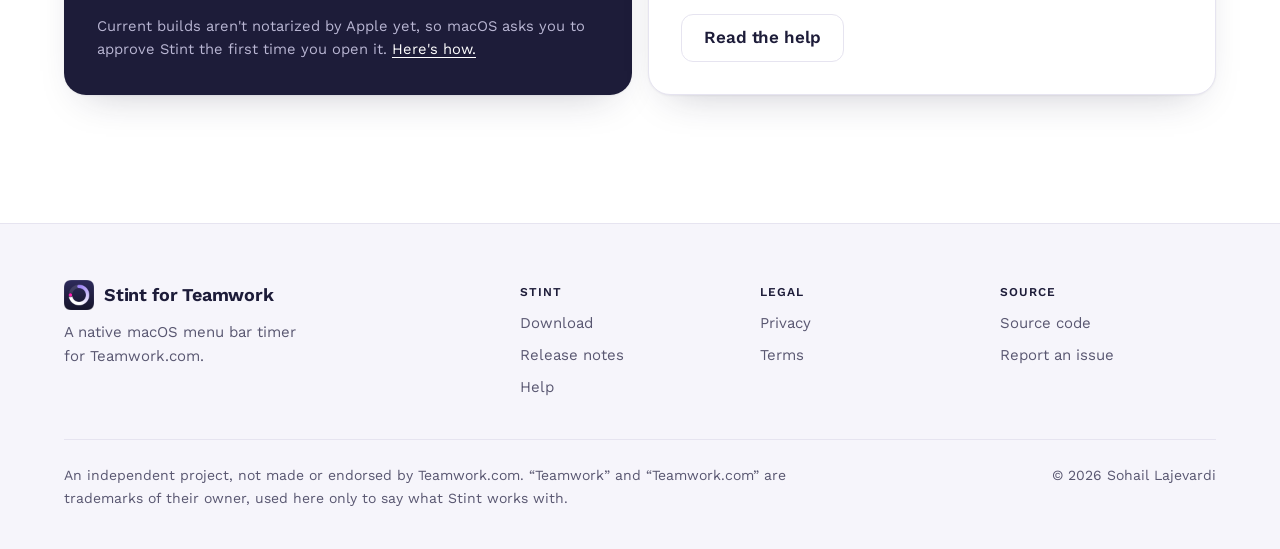
==== commit 8b4f18de: "Privacy and terms pages cover updates from GitHub; the updater keeps no cache" ====
--- a/docs/index.html
+++ b/docs/index.html
@@ -262,7 +262,7 @@
         <h2>Up and running in a minute</h2>
         <ol class="steps">
           <li><span>Open <code>Stint.dmg</code> and drag Stint into Applications.</span></li>
-          <li><span>Open Stint, choose <strong>Sign In</strong>, and enter your Teamwork site and API token.</span></li>
+          <li><span>Open Stint, choose <strong>Sign In</strong>, then <strong>Sign in with Teamwork</strong>. An API token works too, under Advanced.</span></li>
           <li><span>Click the timer in the menu bar and start your first timer.</span></li>
         </ol>
         <a class="button quiet" href="help/">Read the help</a>
